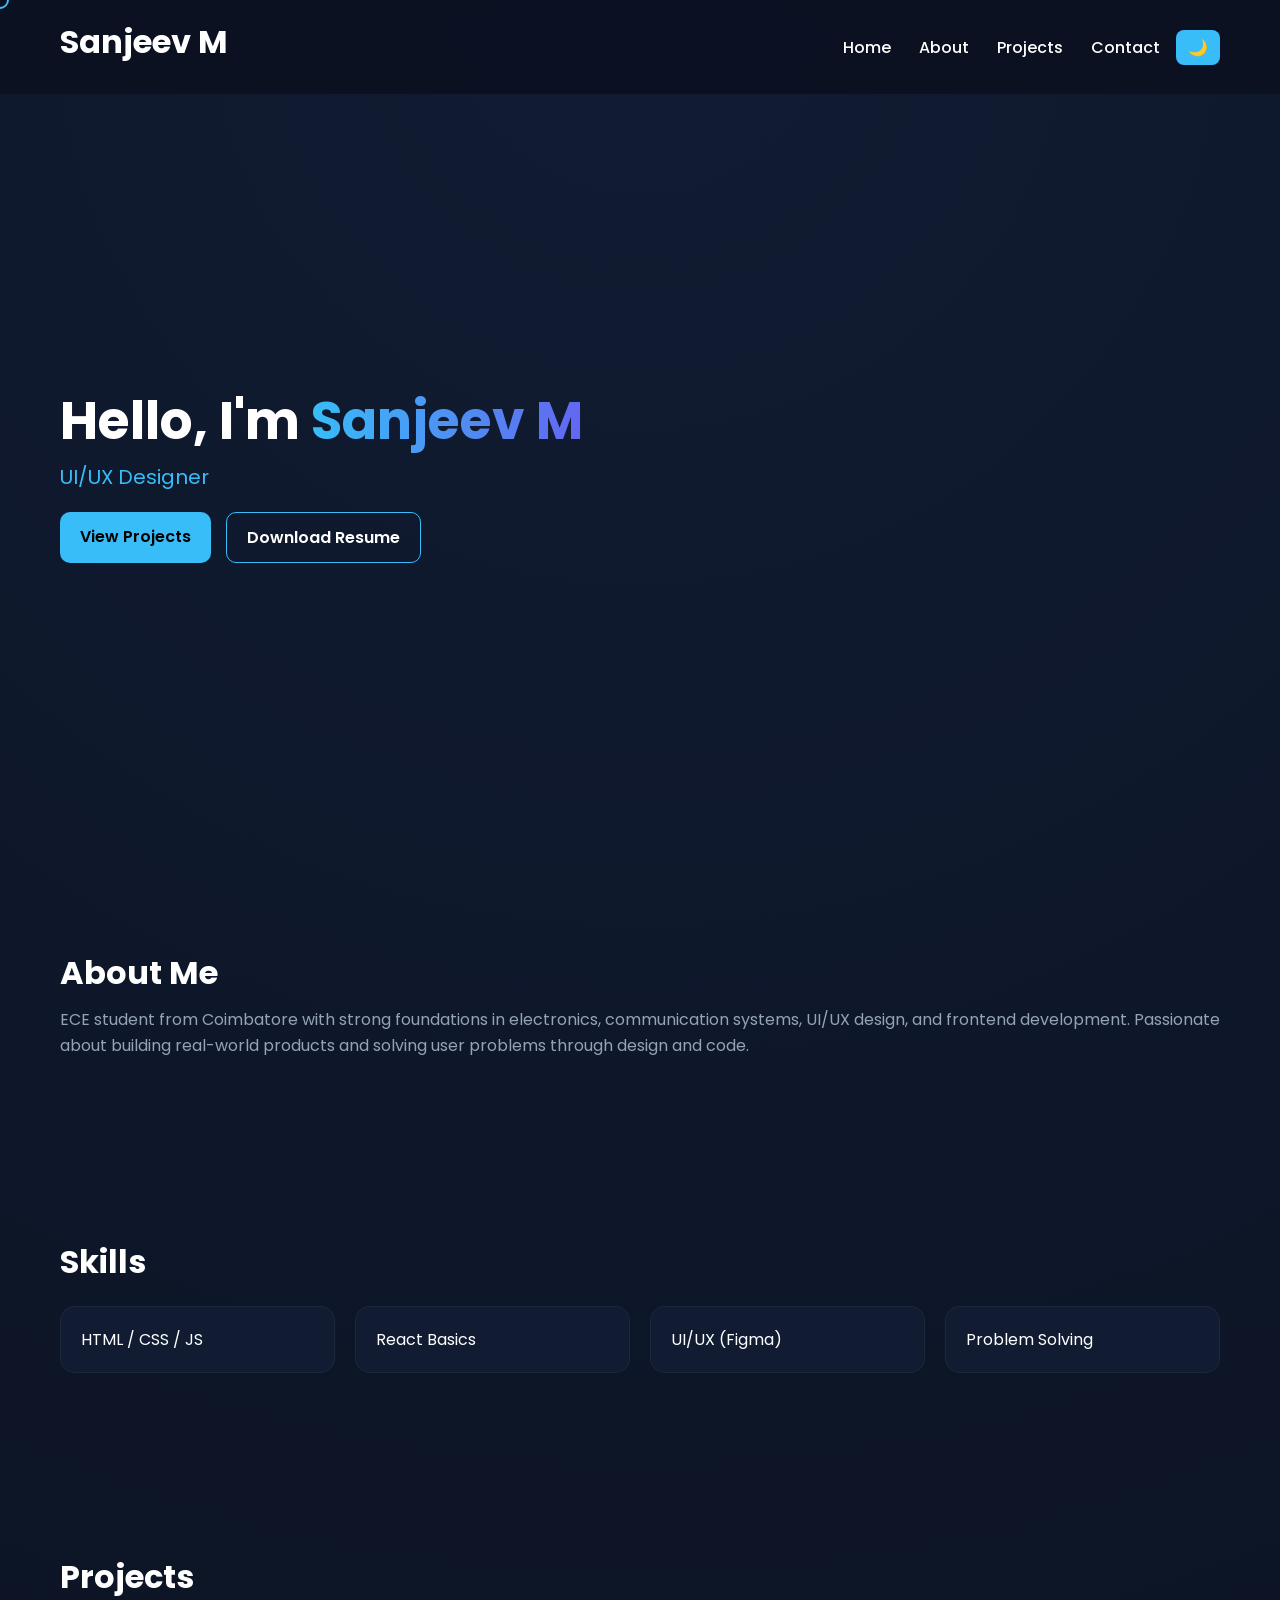
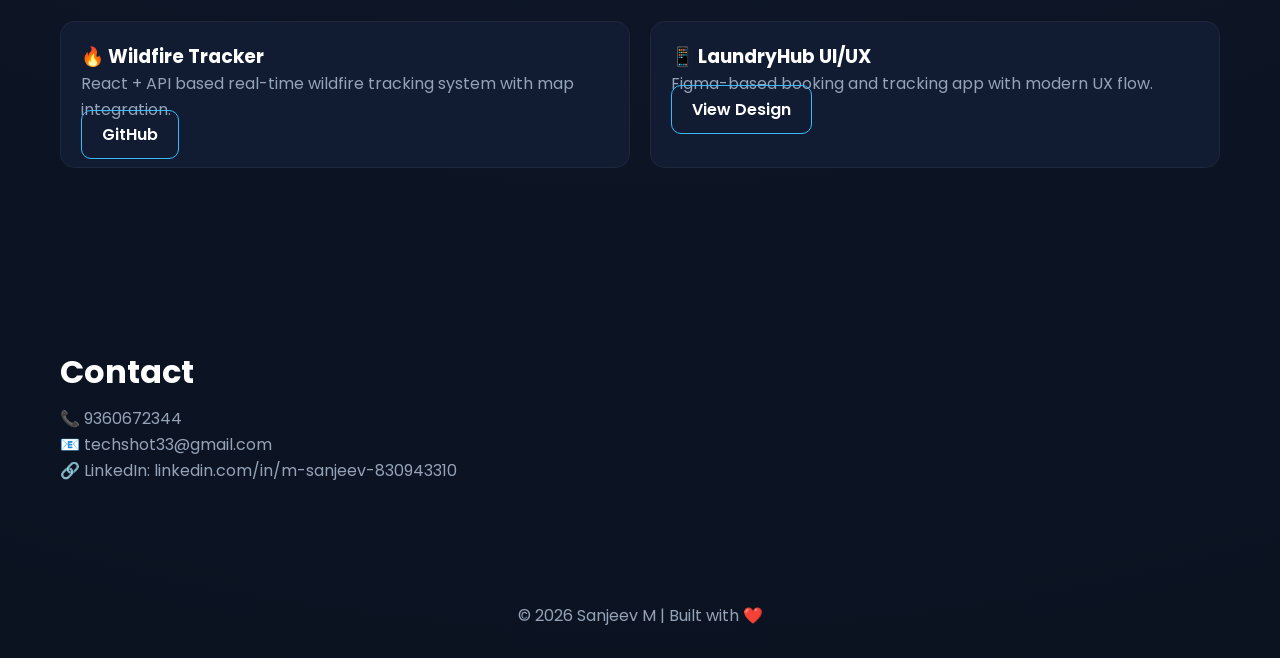
==== index.html @ 5b8e16fe "Update index.html" ====
<!DOCTYPE html>
<html lang="en">
<head>
  <meta charset="UTF-8" />
  <meta name="viewport" content="width=device-width, initial-scale=1.0" />
  <title>Sanjeev M | Portfolio</title>

  <!-- AOS -->
  <link href="https://unpkg.com/aos@2.3.4/dist/aos.css" rel="stylesheet" />
  <link href="https://fonts.googleapis.com/css2?family=Poppins:wght@300;400;600;700&display=swap" rel="stylesheet" />

  <style>
    :root{
      --bg:#0b1220;
      --card:#111c33;
      --text:#ffffff;
      --muted:#94a3b8;
      --accent:#38bdf8;
      --accent2:#6366f1;
    }

    body.light{
      --bg:#f1f5f9;
      --card:#ffffff;
      --text:#0f172a;
      --muted:#475569;
    }

    *{margin:0;padding:0;box-sizing:border-box;font-family:Poppins,sans-serif;}

    body{
      background: radial-gradient(circle at top, #111c33, var(--bg));
      color:var(--text);
      overflow-x:hidden;
      cursor:none;
    }

    /* Cursor */
    .cursor{
      width:18px;
      height:18px;
      border:2px solid var(--accent);
      border-radius:50%;
      position:fixed;
      transform:translate(-50%,-50%);
      pointer-events:none;
      z-index:9999;
      transition:0.08s;
    }

    header{
      display:flex;
      justify-content:space-between;
      align-items:center;
      padding:18px 60px;
      position:sticky;
      top:0;
      background:rgba(10,15,30,0.8);
      backdrop-filter:blur(10px);
      z-index:1000;
    }

    nav a{
      margin:0 12px;
      color:var(--text);
      text-decoration:none;
      font-weight:500;
      position:relative;
    }

    nav a::after{
      content:'';
      position:absolute;
      left:0;bottom:-5px;
      width:0%;height:2px;
      background:var(--accent);
      transition:0.3s;
    }

    nav a:hover::after{width:100%;}

    .toggle{
      padding:6px 12px;
      background:var(--accent);
      border-radius:8px;
      cursor:pointer;
      color:black;
      font-weight:600;
    }

    section{padding:90px 60px;}

    /* HERO */
    .hero{
      min-height:85vh;
      display:flex;
      align-items:center;
      justify-content:space-between;
    }

    .hero h1{
      font-size:52px;
      line-height:1.2;
    }

    .hero span{
      background:linear-gradient(90deg,var(--accent),var(--accent2));
      -webkit-background-clip:text;
      -webkit-text-fill-color:transparent;
    }

    .typing{
      margin-top:10px;
      color:var(--accent);
      font-size:20px;
      height:30px;
    }

    .btn-group{
      margin-top:20px;
      display:flex;
      gap:15px;
      flex-wrap:wrap;
    }

    .btn{
      padding:12px 20px;
      border-radius:10px;
      text-decoration:none;
      font-weight:600;
      transition:0.3s;
    }

    .btn-primary{
      background:var(--accent);
      color:#000;
    }

    .btn-outline{
      border:1px solid var(--accent);
      color:var(--text);
    }

    .btn:hover{transform:scale(1.05);}

    /* CARDS */
    .grid{
      display:grid;
      grid-template-columns:repeat(auto-fit,minmax(250px,1fr));
      gap:20px;
      margin-top:20px;
    }

    .card{
      background:var(--card);
      padding:20px;
      border-radius:15px;
      transition:0.3s;
      border:1px solid rgba(255,255,255,0.05);
    }

    .card:hover{
      transform:translateY(-10px);
      border-color:var(--accent);
    }

    h2{font-size:32px;margin-bottom:10px;}
    p{color:var(--muted);line-height:1.6;}

    footer{
      text-align:center;
      padding:30px;
      color:var(--muted);
    }
  </style>
</head>

<body>

<div class="cursor"></div>

<header>
  <h2>Sanjeev M</h2>
  <nav>
    <a href="#home">Home</a>
    <a href="#about">About</a>
    <a href="#projects">Projects</a>
    <a href="#contact">Contact</a>
    <span class="toggle" onclick="toggleMode()">🌙</span>
  </nav>
</header>

<!-- HERO -->
<section id="home" class="hero" data-aos="fade-up">
  <div>
    <h1>Hello, I'm <span>Sanjeev M</span></h1>
    <div class="typing"></div>

    <div class="btn-group">
      <a href="#projects" class="btn btn-primary">View Projects</a>
      <a href="resume.pdf" class="btn btn-outline" download>Download Resume</a>
    </div>
  </div>
</section>

<!-- ABOUT -->
<section id="about" data-aos="fade-up">
  <h2>About Me</h2>
  <p>
    ECE student from Coimbatore with strong foundations in electronics, communication systems,
    UI/UX design, and frontend development. Passionate about building real-world products and
    solving user problems through design and code.
  </p>
</section>

<!-- SKILLS -->
<section data-aos="fade-up">
  <h2>Skills</h2>
  <div class="grid">
    <div class="card">HTML / CSS / JS</div>
    <div class="card">React Basics</div>
    <div class="card">UI/UX (Figma)</div>
    <div class="card">Problem Solving</div>
  </div>
</section>

<!-- PROJECTS -->
<section id="projects" data-aos="fade-up">
  <h2>Projects</h2>
  <div class="grid">

    <div class="card">
      <h3>🔥 Wildfire Tracker</h3>
      <p>React + API based real-time wildfire tracking system with map integration.</p>
      <a href="#" class="btn btn-outline">GitHub</a>
    </div>

    <div class="card">
      <h3>📱 LaundryHub UI/UX</h3>
      <p>Figma-based booking and tracking app with modern UX flow.</p>
      <a href="#" class="btn btn-outline">View Design</a>
    </div>

  </div>
</section>

<!-- CONTACT -->
<section id="contact" data-aos="fade-up">
  <h2>Contact</h2>
  <p>📞 9360672344</p>
  <p>📧 techshot33@gmail.com</p>
  <p>🔗 LinkedIn: linkedin.com/in/m-sanjeev-830943310</p>
</section>

<footer>
  © 2026 Sanjeev M | Built with ❤️
</footer>

<!-- SCRIPTS -->
<script src="https://unpkg.com/aos@2.3.4/dist/aos.js"></script>
<script>
AOS.init({duration:1000,once:true});

// Cursor
const cursor=document.querySelector('.cursor');
document.addEventListener('mousemove',e=>{
  cursor.style.left=e.clientX+'px';
  cursor.style.top=e.clientY+'px';
});

// Typing effect
const roles=["UI/UX Designer","Frontend Developer","ECE Student"];
let i=0,j=0,isDeleting=false;
const typingEl=document.querySelector('.typing');

function type(){
  let text=roles[i];
  typingEl.textContent=text.substring(0,j);

  if(!isDeleting){
    j++;
    if(j>text.length){isDeleting=true;setTimeout(type,1000);return;}
  }else{
    j--;
    if(j===0){isDeleting=false;i=(i+1)%roles.length;}
  }
  setTimeout(type,isDeleting?60:100);
}
type();

// Dark mode
function toggleMode(){document.body.classList.toggle('light');}
</script>

</body>
</html>
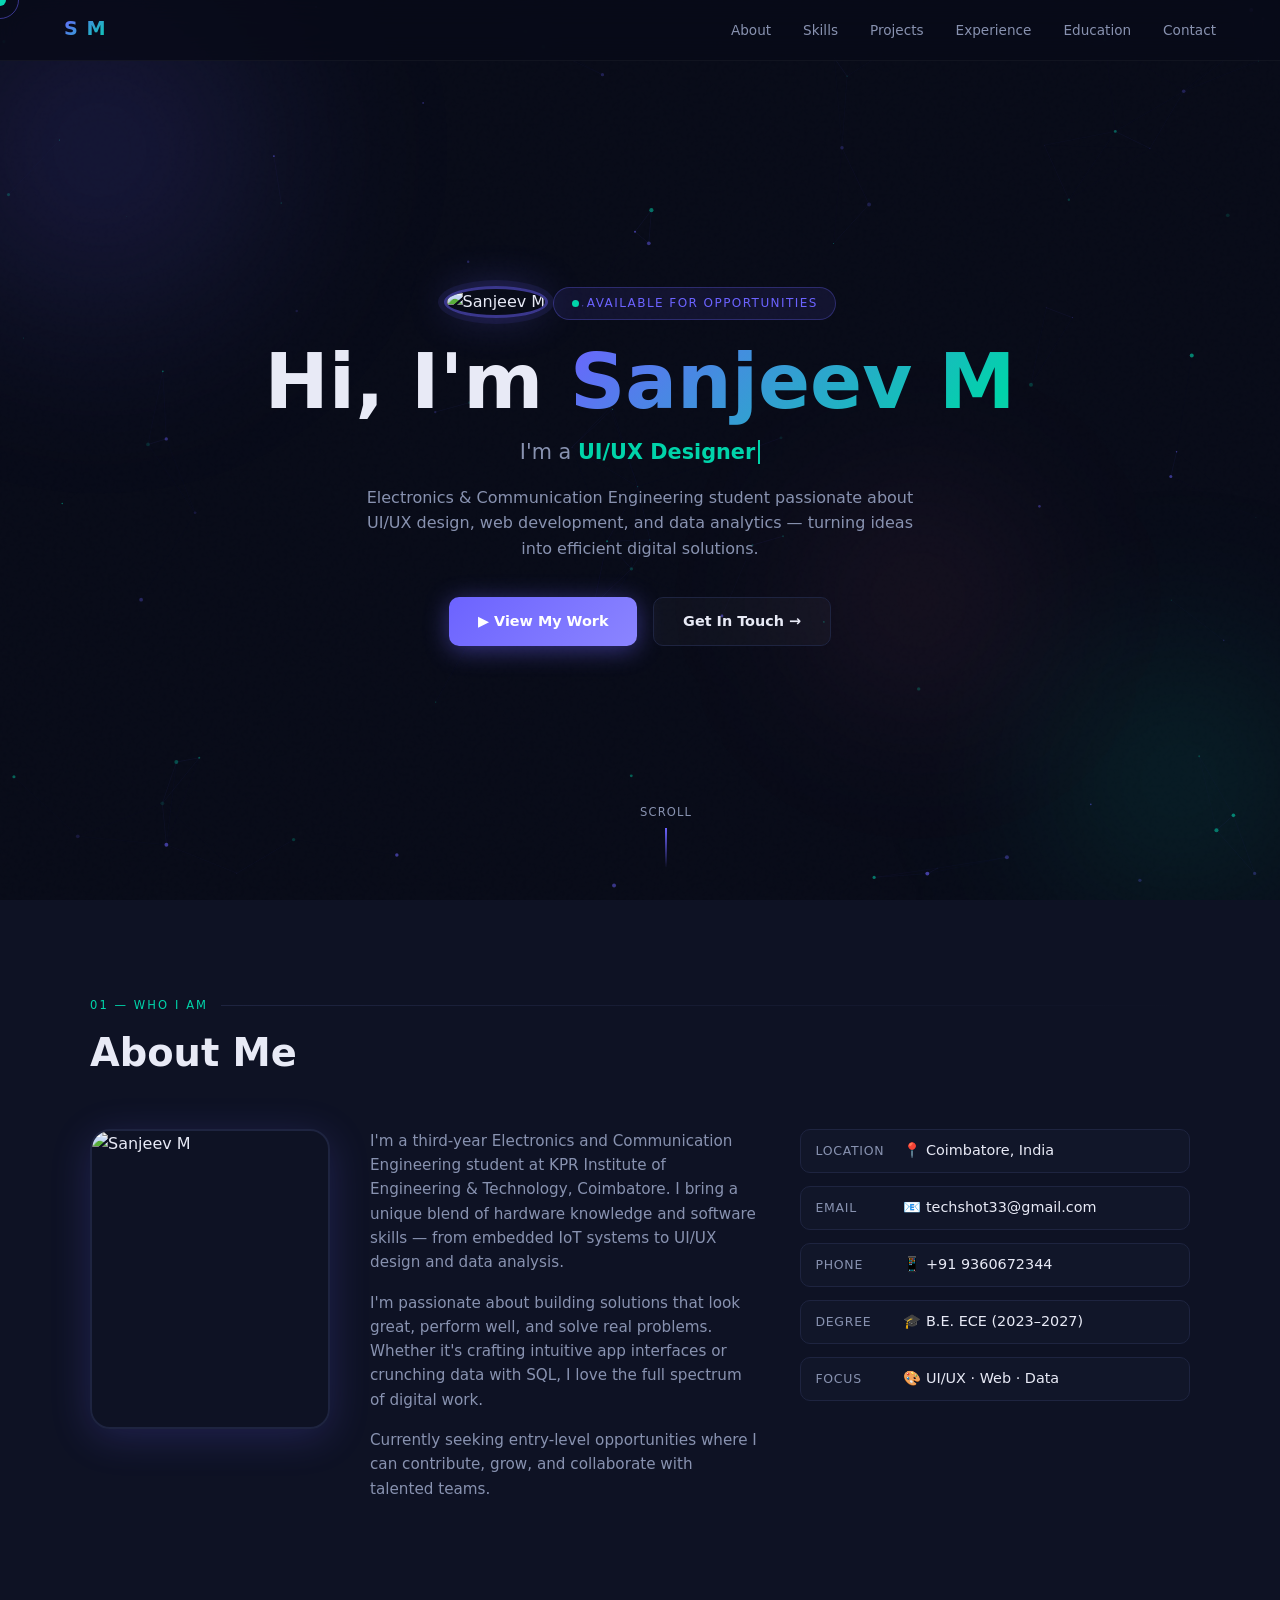
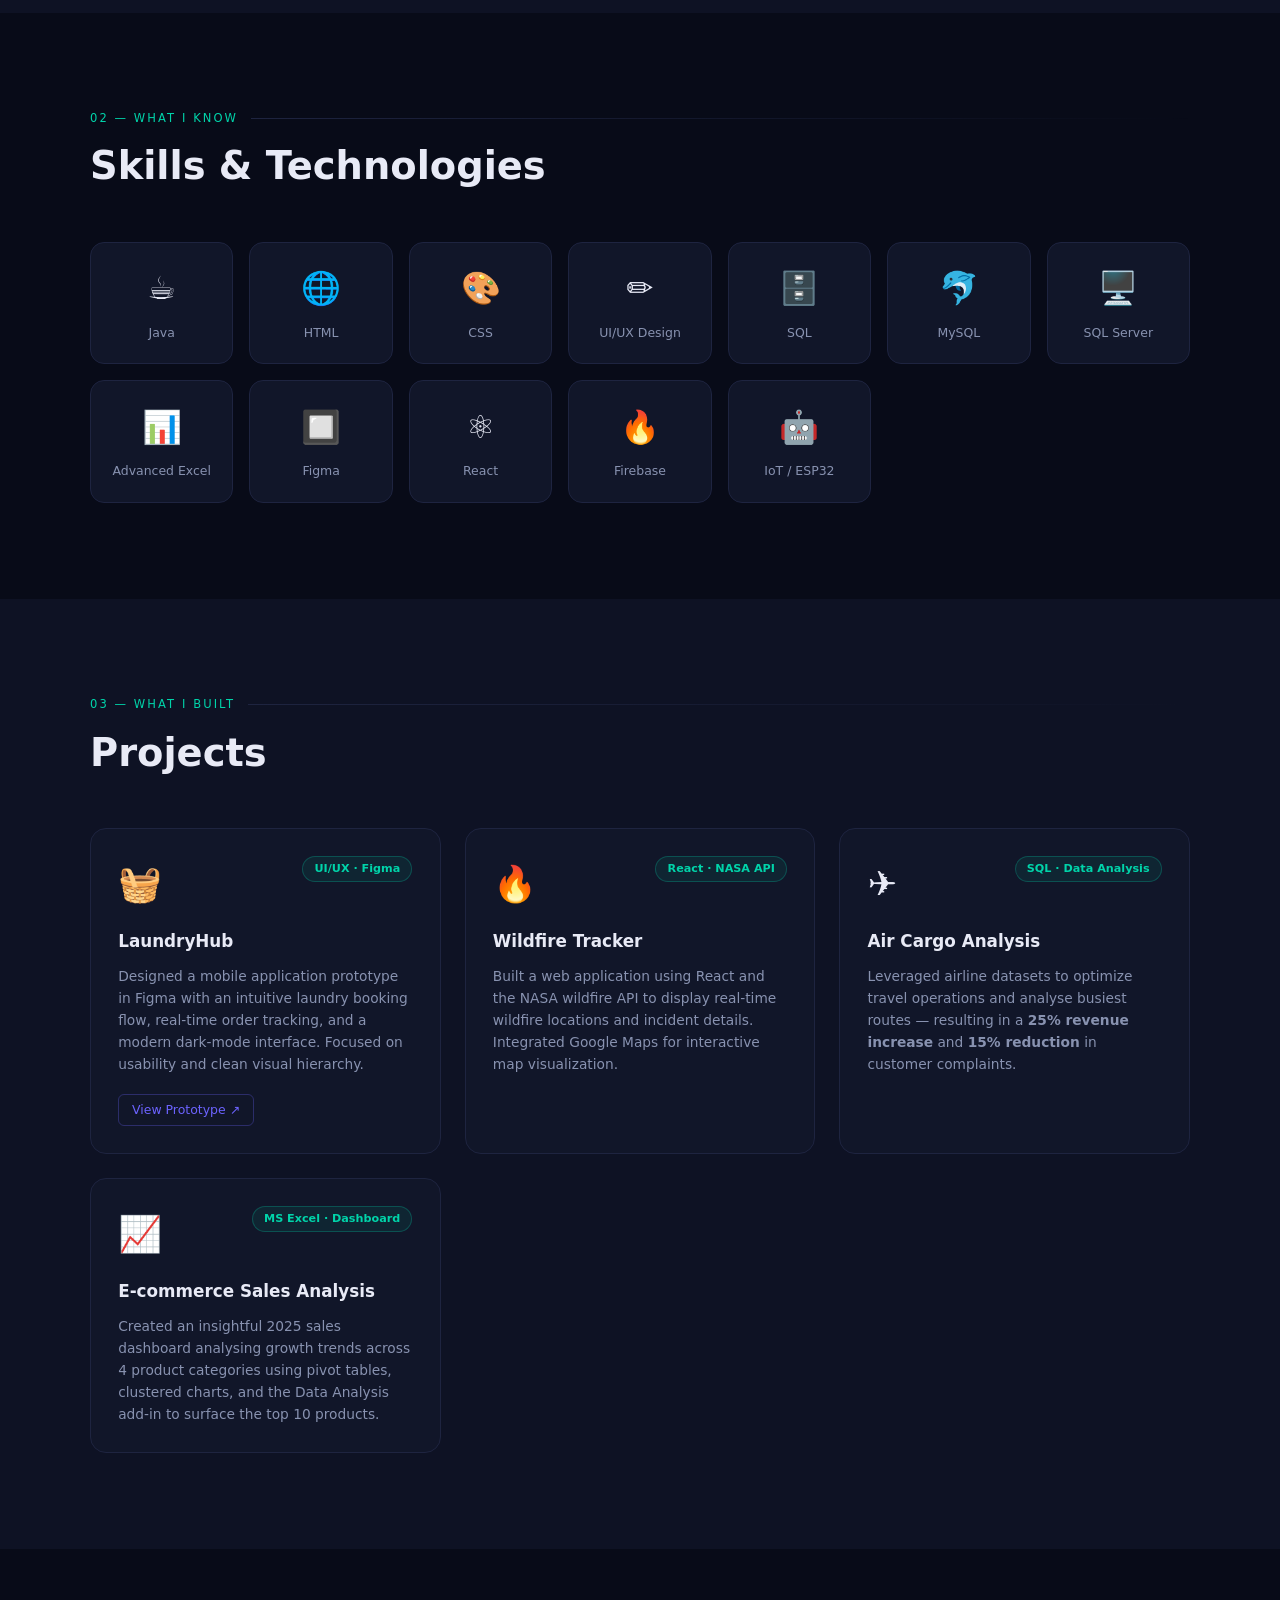
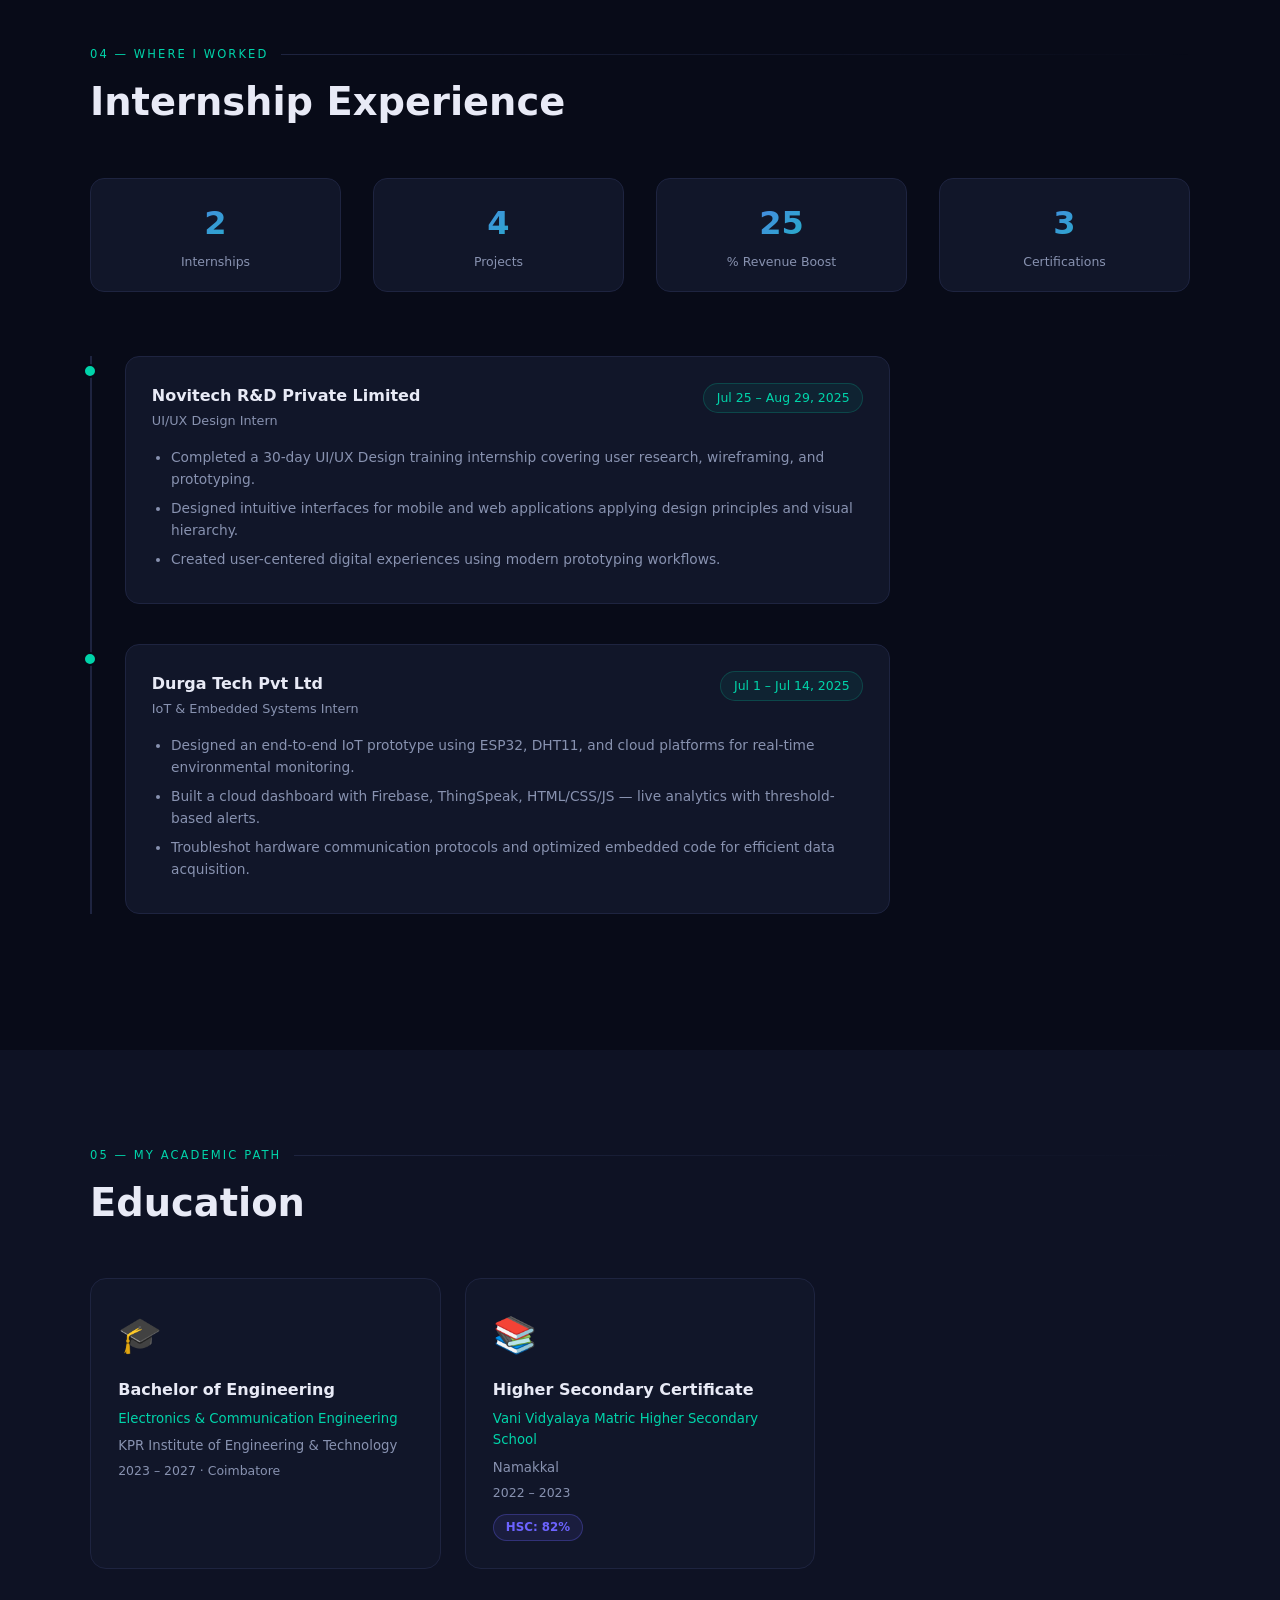
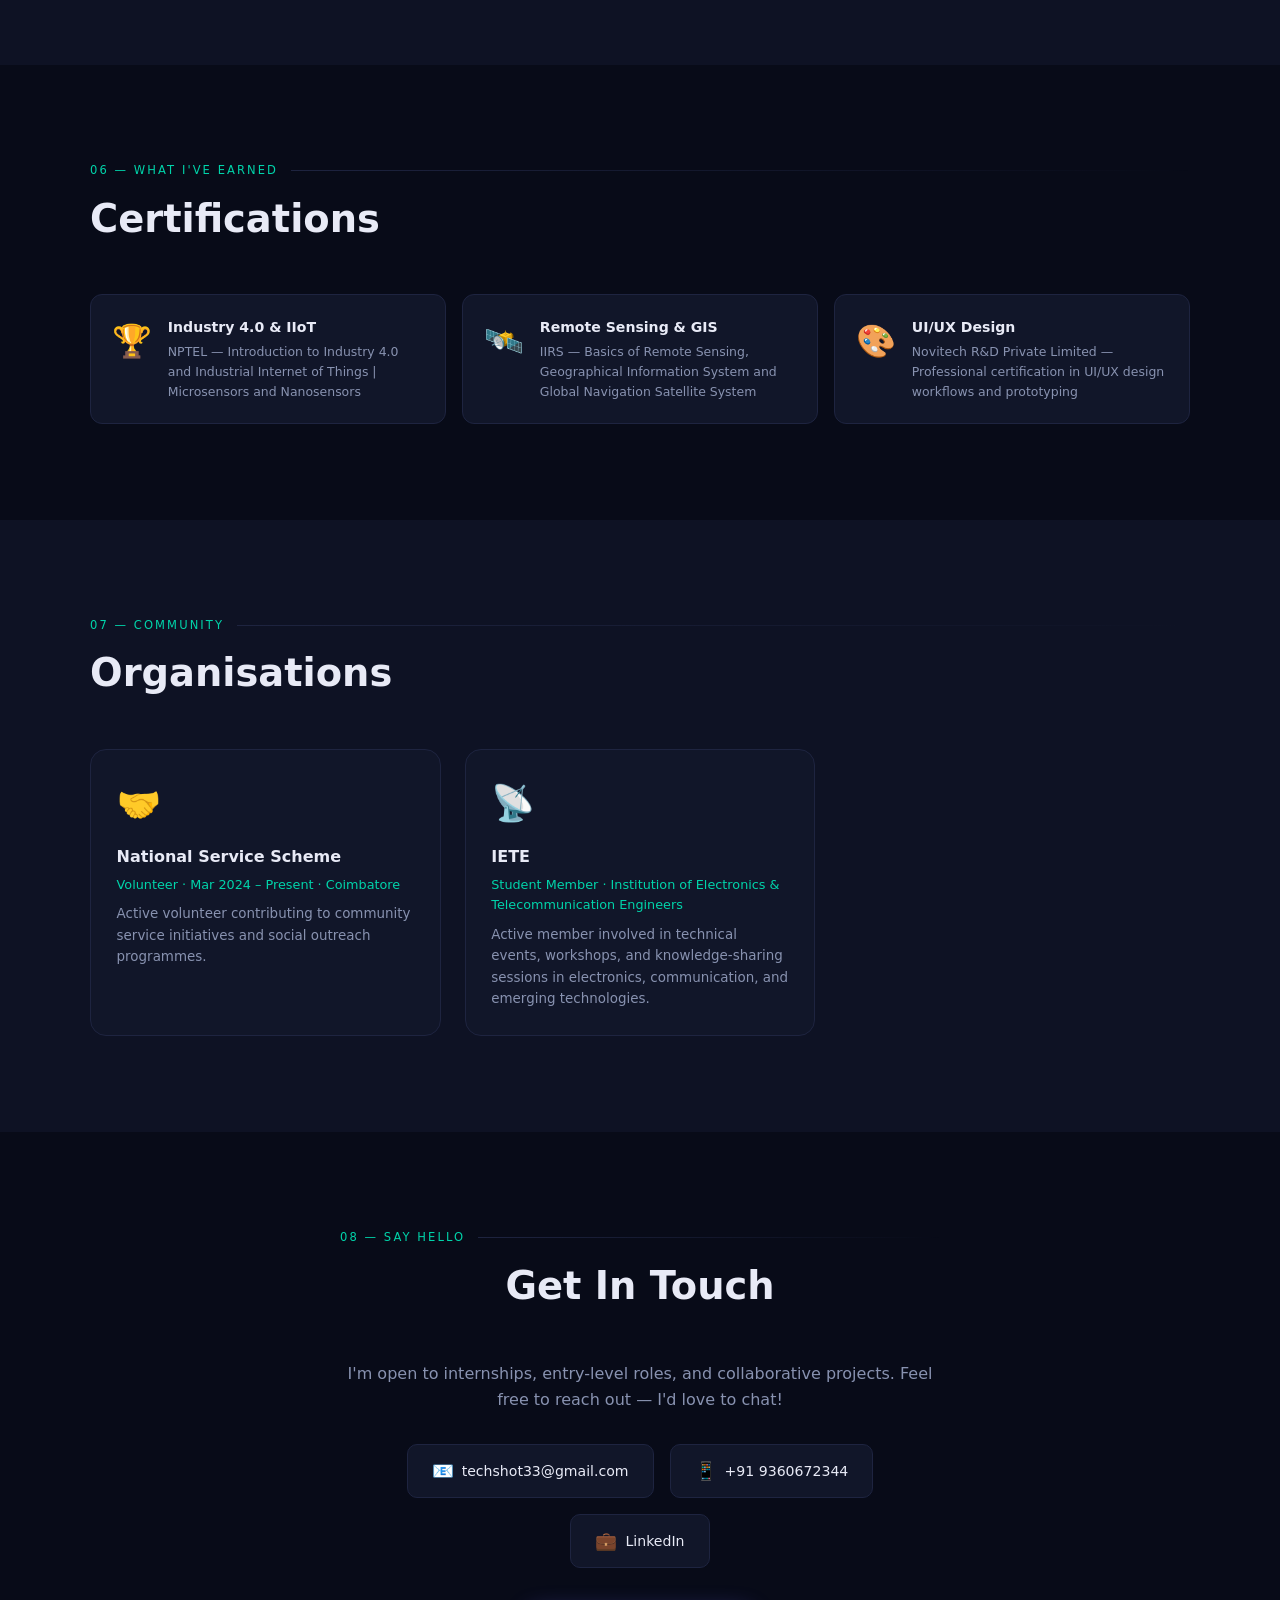
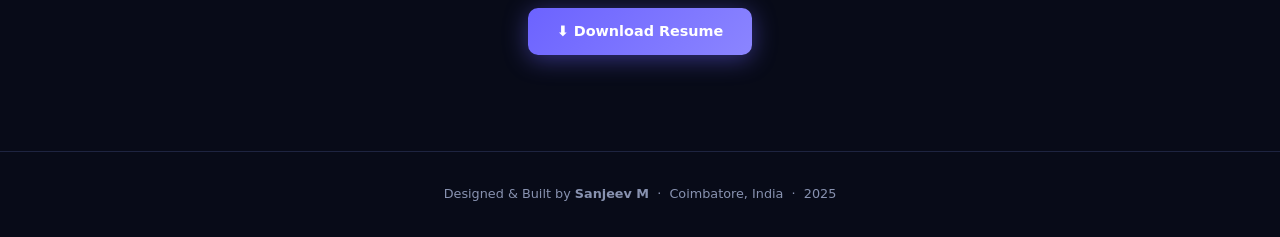
==== commit 3e61484b: "Add files via upload" ====
--- a/index.html
+++ b/index.html
@@ -1,296 +1,595 @@
 <!DOCTYPE html>
 <html lang="en">
 <head>
-  <meta charset="UTF-8" />
-  <meta name="viewport" content="width=device-width, initial-scale=1.0" />
-  <title>Sanjeev M | Portfolio</title>
-
-  <!-- AOS -->
-  <link href="https://unpkg.com/aos@2.3.4/dist/aos.css" rel="stylesheet" />
-  <link href="https://fonts.googleapis.com/css2?family=Poppins:wght@300;400;600;700&display=swap" rel="stylesheet" />
-
-  <style>
-    :root{
-      --bg:#0b1220;
-      --card:#111c33;
-      --text:#ffffff;
-      --muted:#94a3b8;
-      --accent:#38bdf8;
-      --accent2:#6366f1;
+<meta charset="UTF-8"/>
+<meta name="viewport" content="width=device-width,initial-scale=1.0"/>
+<title>Sanjeev M — Portfolio</title>
+<style>
+:root{
+  --bg:#080b18;--surface:#0e1224;--card:#111629;
+  --accent:#6c63ff;--accent2:#00d4aa;--accent3:#ff6b9d;
+  --text:#e8eaf6;--muted:#8892b0;--border:#1e2440;
+}
+*{margin:0;padding:0;box-sizing:border-box;}
+html{scroll-behavior:smooth;}
+body{font-family:'Segoe UI',system-ui,sans-serif;background:var(--bg);color:var(--text);line-height:1.6;overflow-x:hidden;cursor:none;}
+
+/* ── CUSTOM CURSOR ── */
+#cursor{position:fixed;width:12px;height:12px;background:var(--accent2);border-radius:50%;pointer-events:none;z-index:9999;transform:translate(-50%,-50%);transition:transform .1s,width .3s,height .3s,background .3s;mix-blend-mode:screen;}
+#cursor-ring{position:fixed;width:38px;height:38px;border:1.5px solid rgba(108,99,255,.5);border-radius:50%;pointer-events:none;z-index:9998;transform:translate(-50%,-50%);transition:transform .08s,width .3s,height .3s,opacity .3s;}
+body:hover #cursor{opacity:1;}
+
+/* ── NOISE OVERLAY ── */
+body::before{content:'';position:fixed;inset:0;background-image:url("data:image/svg+xml,%3Csvg viewBox='0 0 256 256' xmlns='http://www.w3.org/2000/svg'%3E%3Cfilter id='n'%3E%3CfeTurbulence type='fractalNoise' baseFrequency='.9' numOctaves='4' stitchTiles='stitch'/%3E%3C/filter%3E%3Crect width='100%25' height='100%25' filter='url(%23n)' opacity='.04'/%3E%3C/svg%3E");pointer-events:none;z-index:0;opacity:.4;}
+
+/* ── NAV ── */
+nav{position:fixed;top:0;left:0;right:0;z-index:200;display:flex;align-items:center;justify-content:space-between;padding:.9rem 5%;background:rgba(8,11,24,.8);backdrop-filter:blur(16px);border-bottom:1px solid rgba(255,255,255,.04);}
+nav .logo{font-size:1.2rem;font-weight:800;background:linear-gradient(135deg,var(--accent),var(--accent2));-webkit-background-clip:text;-webkit-text-fill-color:transparent;letter-spacing:.05em;}
+nav ul{list-style:none;display:flex;gap:2rem;}
+nav ul li{position:relative;}
+nav ul a{color:var(--muted);text-decoration:none;font-size:.85rem;transition:color .25s;padding:.2rem 0;}
+nav ul a::after{content:'';position:absolute;bottom:-2px;left:0;width:0;height:1.5px;background:linear-gradient(90deg,var(--accent),var(--accent2));transition:width .3s ease;border-radius:2px;}
+nav ul a:hover{color:var(--text);}
+nav ul a:hover::after{width:100%;}
+
+/* ── HERO ── */
+#hero{position:relative;min-height:100vh;display:flex;align-items:center;justify-content:center;text-align:center;padding:6rem 5% 4rem;overflow:hidden;}
+#particles-canvas{position:absolute;inset:0;z-index:0;}
+.hero-blob{position:absolute;border-radius:50%;filter:blur(80px);animation:blobFloat 8s ease-in-out infinite;pointer-events:none;}
+.blob1{width:500px;height:500px;background:radial-gradient(circle,rgba(108,99,255,.2),transparent 70%);top:-100px;left:-150px;animation-delay:0s;}
+.blob2{width:400px;height:400px;background:radial-gradient(circle,rgba(0,212,170,.15),transparent 70%);bottom:-80px;right:-100px;animation-delay:-4s;}
+.blob3{width:300px;height:300px;background:radial-gradient(circle,rgba(255,107,157,.12),transparent 70%);top:50%;left:60%;animation-delay:-2s;}
+@keyframes blobFloat{0%,100%{transform:translate(0,0) scale(1);}33%{transform:translate(30px,-20px) scale(1.05);}66%{transform:translate(-20px,15px) scale(.95);}  }
+.hero-content{position:relative;z-index:1;}
+.hero-tag{display:inline-flex;align-items:center;gap:.5rem;background:rgba(108,99,255,.1);border:1px solid rgba(108,99,255,.3);color:var(--accent);padding:.35rem 1.1rem;border-radius:20px;font-size:.75rem;letter-spacing:.12em;text-transform:uppercase;margin-bottom:1.4rem;animation:fadeDown .8s ease both;}
+.hero-tag .dot{width:7px;height:7px;border-radius:50%;background:var(--accent2);animation:pulse 2s infinite;}
+@keyframes pulse{0%,100%{opacity:1;transform:scale(1);}50%{opacity:.5;transform:scale(1.4);}}
+#hero h1{font-size:clamp(2.6rem,6vw,5rem);font-weight:900;line-height:1.05;margin-bottom:.8rem;animation:fadeUp .9s .2s ease both;}
+.grad-text{background:linear-gradient(135deg,var(--accent),var(--accent2) 50%,var(--accent3));-webkit-background-clip:text;-webkit-text-fill-color:transparent;background-size:200%;animation:shimmer 4s linear infinite;}
+@keyframes shimmer{0%{background-position:0% 50%;}100%{background-position:200% 50%;}}
+.typewriter-wrap{font-size:clamp(1rem,2vw,1.3rem);color:var(--muted);margin-bottom:1rem;animation:fadeUp .9s .35s ease both;min-height:2rem;}
+#typewriter{border-right:2px solid var(--accent2);padding-right:3px;color:var(--accent2);font-weight:600;}
+#hero p{max-width:580px;margin:0 auto 2.2rem;color:var(--muted);font-size:1rem;animation:fadeUp .9s .5s ease both;}
+.hero-btns{display:flex;gap:1rem;justify-content:center;flex-wrap:wrap;animation:fadeUp .9s .65s ease both;}
+.btn{padding:.75rem 1.8rem;border-radius:10px;font-weight:600;font-size:.9rem;cursor:none;text-decoration:none;transition:transform .2s,box-shadow .2s;display:inline-flex;align-items:center;gap:.5rem;}
+.btn:hover{transform:translateY(-3px);}
+.btn-primary{background:linear-gradient(135deg,var(--accent),#8b85ff);color:#fff;box-shadow:0 4px 24px rgba(108,99,255,.45);}
+.btn-primary:hover{box-shadow:0 8px 32px rgba(108,99,255,.6);}
+.btn-outline{border:1px solid var(--border);color:var(--text);background:rgba(255,255,255,.03);}
+.btn-outline:hover{border-color:var(--accent2);color:var(--accent2);}
+.scroll-hint{position:absolute;bottom:2rem;left:50%;transform:translateX(-50%);display:flex;flex-direction:column;align-items:center;gap:.4rem;color:var(--muted);font-size:.72rem;letter-spacing:.1em;animation:fadeUp 1s 1.2s ease both;}
+.scroll-line{width:1.5px;height:40px;background:linear-gradient(to bottom,var(--accent),transparent);animation:scrollDrop 1.5s ease-in-out infinite;}
+@keyframes scrollDrop{0%{transform:scaleY(0);transform-origin:top;}50%{transform:scaleY(1);transform-origin:top;}51%{transform:scaleY(1);transform-origin:bottom;}100%{transform:scaleY(0);transform-origin:bottom;}}
+
+/* ── FADE ANIMS ── */
+@keyframes fadeUp{from{opacity:0;transform:translateY(30px);}to{opacity:1;transform:none;}}
+@keyframes fadeDown{from{opacity:0;transform:translateY(-20px);}to{opacity:1;transform:none;}}
+
+/* ── SECTIONS ── */
+section{padding:6rem 5%;position:relative;}
+.section-label{display:flex;align-items:center;gap:.8rem;color:var(--accent2);font-size:.72rem;letter-spacing:.18em;text-transform:uppercase;margin-bottom:.5rem;}
+.section-label::after{content:'';flex:1;height:1px;background:linear-gradient(90deg,var(--border),transparent);}
+h2.section-title{font-size:clamp(1.7rem,3vw,2.4rem);font-weight:800;margin-bottom:2.8rem;}
+
+/* ── STAGGER REVEAL ── */
+.stagger-parent>*{opacity:0;transform:translateY(28px);transition:opacity .55s ease,transform .55s ease;}
+.stagger-parent.in-view>*{opacity:1;transform:none;}
+.stagger-parent.in-view>*:nth-child(1){transition-delay:.05s;}
+.stagger-parent.in-view>*:nth-child(2){transition-delay:.13s;}
+.stagger-parent.in-view>*:nth-child(3){transition-delay:.21s;}
+.stagger-parent.in-view>*:nth-child(4){transition-delay:.29s;}
+.stagger-parent.in-view>*:nth-child(5){transition-delay:.37s;}
+.stagger-parent.in-view>*:nth-child(6){transition-delay:.45s;}
+.stagger-parent.in-view>*:nth-child(7){transition-delay:.53s;}
+.stagger-parent.in-view>*:nth-child(8){transition-delay:.61s;}
+.stagger-parent.in-view>*:nth-child(9){transition-delay:.69s;}
+.stagger-parent.in-view>*:nth-child(10){transition-delay:.77s;}
+.stagger-parent.in-view>*:nth-child(11){transition-delay:.85s;}
+.stagger-parent.in-view>*:nth-child(12){transition-delay:.93s;}
+.reveal{opacity:0;transform:translateY(30px);transition:opacity .6s ease,transform .6s ease;}
+.reveal.in-view{opacity:1;transform:none;}
+
+/* ── PROFILE IMAGE ── */
+.hero-avatar{width:130px;height:130px;border-radius:50%;object-fit:cover;object-position:center 8%;border:3px solid rgba(108,99,255,.5);box-shadow:0 0 0 6px rgba(108,99,255,.1),0 0 40px rgba(108,99,255,.25);margin-bottom:1.4rem;animation:fadeDown .8s ease both,avatarPulse 4s 2s ease-in-out infinite;}
+@keyframes avatarPulse{0%,100%{box-shadow:0 0 0 6px rgba(108,99,255,.1),0 0 40px rgba(108,99,255,.25);}50%{box-shadow:0 0 0 10px rgba(108,99,255,.06),0 0 60px rgba(108,99,255,.4);}}
+.about-photo{display:flex;align-items:center;justify-content:center;}
+.about-photo img{width:240px;height:300px;border-radius:20px;object-fit:cover;object-position:center 10%;border:2px solid var(--border);box-shadow:0 8px 40px rgba(108,99,255,.2);transition:transform .4s,box-shadow .4s;}
+.about-photo img:hover{transform:scale(1.03) rotate(1deg);box-shadow:0 16px 56px rgba(108,99,255,.35);}
+
+/* ── ABOUT ── */
+#about{background:var(--surface);}
+.about-grid{display:grid;grid-template-columns:auto 1fr 1fr;gap:2.5rem;align-items:start;max-width:1100px;margin:0 auto;}
+.about-text p{color:var(--muted);margin-bottom:1rem;font-size:.95rem;}
+.about-info{display:flex;flex-direction:column;gap:.8rem;}
+.info-row{display:flex;gap:1rem;align-items:center;padding:.6rem .9rem;border-radius:10px;border:1px solid var(--border);background:var(--card);transition:border-color .25s,transform .25s;}
+.info-row:hover{border-color:var(--accent2);transform:translateX(6px);}
+.info-row .label{color:var(--muted);font-size:.78rem;min-width:72px;text-transform:uppercase;letter-spacing:.06em;}
+.info-row .value{color:var(--text);font-size:.9rem;}
+
+/* ── SKILLS ── */
+.skills-grid{display:grid;grid-template-columns:repeat(auto-fill,minmax(130px,1fr));gap:1rem;max-width:1100px;margin:0 auto;}
+.skill-card{background:var(--card);border:1px solid var(--border);border-radius:14px;padding:1.3rem 1rem;text-align:center;position:relative;overflow:hidden;transition:transform .3s,border-color .3s,box-shadow .3s;}
+.skill-card::before{content:'';position:absolute;inset:0;background:linear-gradient(135deg,rgba(108,99,255,.08),rgba(0,212,170,.06));opacity:0;transition:opacity .3s;}
+.skill-card:hover{border-color:var(--accent);transform:translateY(-6px) scale(1.04);box-shadow:0 12px 30px rgba(108,99,255,.18);}
+.skill-card:hover::before{opacity:1;}
+.skill-icon{font-size:2rem;margin-bottom:.5rem;display:block;}
+.skill-name{font-size:.78rem;color:var(--muted);font-weight:500;}
+
+/* ── PROJECTS ── */
+#projects{background:var(--surface);}
+.projects-grid{display:grid;grid-template-columns:repeat(auto-fill,minmax(290px,1fr));gap:1.5rem;max-width:1100px;margin:0 auto;}
+.project-card{background:var(--card);border:1px solid var(--border);border-radius:16px;padding:1.7rem;display:flex;flex-direction:column;position:relative;overflow:hidden;transform-style:preserve-3d;transition:border-color .3s,box-shadow .3s;}
+.project-card::after{content:'';position:absolute;inset:0;background:linear-gradient(135deg,rgba(108,99,255,.06),transparent 60%);opacity:0;transition:opacity .3s;pointer-events:none;}
+.project-card:hover{border-color:rgba(108,99,255,.6);box-shadow:0 16px 48px rgba(108,99,255,.18);}
+.project-card:hover::after{opacity:1;}
+.project-glow{position:absolute;width:180px;height:180px;border-radius:50%;background:radial-gradient(circle,rgba(108,99,255,.25),transparent 70%);pointer-events:none;transform:translate(-50%,-50%);opacity:0;transition:opacity .3s;z-index:0;}
+.project-card:hover .project-glow{opacity:1;}
+.project-header{display:flex;justify-content:space-between;align-items:flex-start;margin-bottom:1rem;position:relative;z-index:1;}
+.project-icon{font-size:2.2rem;}
+.project-tag{background:rgba(0,212,170,.08);border:1px solid rgba(0,212,170,.25);color:var(--accent2);padding:.2rem .7rem;border-radius:20px;font-size:.7rem;font-weight:600;}
+.project-card h3{font-size:1.05rem;margin-bottom:.6rem;position:relative;z-index:1;}
+.project-card p{color:var(--muted);font-size:.86rem;flex:1;position:relative;z-index:1;}
+.project-links{margin-top:1.2rem;display:flex;gap:.6rem;position:relative;z-index:1;}
+.project-links a{font-size:.78rem;color:var(--accent);text-decoration:none;border:1px solid rgba(108,99,255,.3);padding:.3rem .8rem;border-radius:6px;transition:background .2s,color .2s;}
+.project-links a:hover{background:rgba(108,99,255,.15);color:#fff;}
+
+/* ── EXPERIENCE ── */
+.timeline{position:relative;padding-left:2.2rem;max-width:800px;}
+.timeline-track{position:absolute;left:0;top:0;bottom:0;width:2px;background:var(--border);overflow:hidden;}
+.timeline-fill{position:absolute;top:0;left:0;width:100%;background:linear-gradient(to bottom,var(--accent),var(--accent2));height:0%;transition:height .8s ease;}
+.timeline-item{position:relative;margin-bottom:2.5rem;}
+.timeline-dot{position:absolute;left:-2.65rem;top:.5rem;width:14px;height:14px;border-radius:50%;background:var(--accent2);border:2.5px solid var(--bg);box-shadow:0 0 0 0 rgba(0,212,170,.5);transition:box-shadow .3s;}
+.timeline-item:hover .timeline-dot{box-shadow:0 0 0 6px rgba(0,212,170,.15);}
+.exp-card{background:var(--card);border:1px solid var(--border);border-radius:14px;padding:1.6rem;transition:border-color .3s,transform .3s,box-shadow .3s;}
+.exp-card:hover{border-color:rgba(0,212,170,.4);transform:translateX(6px);box-shadow:-4px 0 20px rgba(0,212,170,.08);}
+.exp-header{display:flex;justify-content:space-between;flex-wrap:wrap;gap:.5rem;margin-bottom:.9rem;}
+.exp-company{font-weight:700;font-size:1rem;}
+.exp-role{color:var(--muted);font-size:.8rem;margin-top:.15rem;}
+.exp-date{color:var(--accent2);font-size:.78rem;background:rgba(0,212,170,.07);border:1px solid rgba(0,212,170,.2);padding:.25rem .8rem;border-radius:20px;white-space:nowrap;align-self:flex-start;}
+.exp-card ul{padding-left:1.2rem;}
+.exp-card ul li{color:var(--muted);font-size:.86rem;margin-bottom:.45rem;}
+
+/* ── EDUCATION ── */
+#education{background:var(--surface);}
+.edu-grid{display:grid;grid-template-columns:repeat(auto-fill,minmax(280px,1fr));gap:1.5rem;max-width:1100px;margin:0 auto;}
+.edu-card{background:var(--card);border:1px solid var(--border);border-radius:16px;padding:1.7rem;transition:border-color .3s,transform .3s,box-shadow .3s;position:relative;overflow:hidden;}
+.edu-card::before{content:'';position:absolute;top:0;left:0;right:0;height:2px;background:linear-gradient(90deg,var(--accent),var(--accent2));transform:scaleX(0);transform-origin:left;transition:transform .4s ease;}
+.edu-card:hover::before{transform:scaleX(1);}
+.edu-card:hover{border-color:rgba(108,99,255,.35);transform:translateY(-5px);box-shadow:0 12px 32px rgba(108,99,255,.12);}
+.edu-icon{font-size:2.2rem;margin-bottom:.9rem;}
+.edu-card h3{font-size:1rem;margin-bottom:.3rem;}
+.edu-card .school{color:var(--accent2);font-size:.83rem;margin-bottom:.4rem;}
+.edu-card .year{color:var(--muted);font-size:.78rem;}
+.edu-badge{display:inline-block;margin-top:.7rem;background:rgba(108,99,255,.1);border:1px solid rgba(108,99,255,.3);color:var(--accent);padding:.2rem .75rem;border-radius:20px;font-size:.74rem;font-weight:600;}
+
+/* ── CERTIFICATIONS ── */
+.certs-grid{display:grid;grid-template-columns:repeat(auto-fill,minmax(280px,1fr));gap:1rem;max-width:1100px;margin:0 auto;}
+.cert-card{background:var(--card);border:1px solid var(--border);border-radius:12px;padding:1.3rem;display:flex;gap:1rem;align-items:flex-start;transition:border-color .3s,transform .3s;}
+.cert-card:hover{border-color:var(--accent2);transform:translateY(-4px);}
+.cert-badge-icon{font-size:2rem;flex-shrink:0;}
+.cert-card h4{font-size:.88rem;margin-bottom:.25rem;}
+.cert-card p{color:var(--muted);font-size:.78rem;}
+
+/* ── ORGANISATIONS ── */
+#organisations{background:var(--surface);}
+.org-grid{display:grid;grid-template-columns:repeat(auto-fill,minmax(280px,1fr));gap:1.5rem;max-width:1100px;margin:0 auto;}
+.org-card{background:var(--card);border:1px solid var(--border);border-radius:16px;padding:1.6rem;transition:border-color .3s,transform .3s;position:relative;overflow:hidden;}
+.org-card:hover{border-color:rgba(108,99,255,.4);transform:translateY(-4px);}
+.org-icon{font-size:2.2rem;margin-bottom:.8rem;}
+.org-card h3{font-size:1rem;margin-bottom:.3rem;}
+.org-card .role{color:var(--accent2);font-size:.8rem;margin-bottom:.5rem;}
+.org-card p{color:var(--muted);font-size:.84rem;}
+
+/* ── STATS ── */
+.stats-row{display:flex;gap:2rem;flex-wrap:wrap;max-width:1100px;margin:0 auto 4rem;}
+.stat-box{flex:1;min-width:130px;background:var(--card);border:1px solid var(--border);border-radius:14px;padding:1.2rem;text-align:center;}
+.stat-box .stat-num{font-size:2rem;font-weight:900;background:linear-gradient(135deg,var(--accent),var(--accent2));-webkit-background-clip:text;-webkit-text-fill-color:transparent;}
+.stat-box .stat-label{color:var(--muted);font-size:.78rem;margin-top:.2rem;}
+
+/* ── CONTACT ── */
+#contact{text-align:center;}
+.contact-inner{max-width:600px;margin:0 auto;}
+#contact p{color:var(--muted);margin-bottom:2rem;}
+.contact-links{display:flex;gap:1rem;justify-content:center;flex-wrap:wrap;margin-bottom:2.5rem;}
+.contact-link{display:flex;align-items:center;gap:.5rem;padding:.75rem 1.5rem;border:1px solid var(--border);border-radius:10px;color:var(--text);text-decoration:none;font-size:.88rem;transition:border-color .25s,color .25s,transform .25s,box-shadow .25s;background:var(--card);}
+.contact-link:hover{border-color:var(--accent2);color:var(--accent2);transform:translateY(-3px);box-shadow:0 6px 20px rgba(0,212,170,.12);}
+.contact-link .icon{font-size:1.1rem;}
+
+/* ── FOOTER ── */
+footer{text-align:center;padding:2rem 5%;border-top:1px solid var(--border);color:var(--muted);font-size:.8rem;}
+
+/* ── RESPONSIVE ── */
+@media(max-width:768px){nav ul{display:none;}.about-grid{grid-template-columns:1fr;}.about-photo{justify-content:center;}.about-photo img{width:180px;height:180px;}#cursor,#cursor-ring{display:none;}body{cursor:auto;}.btn{cursor:pointer;}}
+</style>
+</head>
+<body>
+
+<div id="cursor"></div>
+<div id="cursor-ring"></div>
+
+<!-- NAV -->
+<nav>
+  <div class="logo">S M</div>
+  <ul>
+    <li><a href="#about">About</a></li>
+    <li><a href="#skills">Skills</a></li>
+    <li><a href="#projects">Projects</a></li>
+    <li><a href="#experience">Experience</a></li>
+    <li><a href="#education">Education</a></li>
+    <li><a href="#contact">Contact</a></li>
+  </ul>
+</nav>
+
+<!-- HERO -->
+<section id="hero">
+  <canvas id="particles-canvas"></canvas>
+  <div class="hero-blob blob1"></div>
+  <div class="hero-blob blob2"></div>
+  <div class="hero-blob blob3"></div>
+  <div class="hero-content">
+    <img src="WhatsApp Image 2026-04-26 at 7.15.21 PM.jpeg" alt="Sanjeev M" class="hero-avatar"/>
+    <div class="hero-tag"><span class="dot"></span> Available for opportunities</div>
+    <h1>Hi, I'm <span class="grad-text">Sanjeev M</span></h1>
+    <div class="typewriter-wrap">I'm a <span id="typewriter"></span></div>
+    <p>Electronics &amp; Communication Engineering student passionate about UI/UX design, web development, and data analytics — turning ideas into efficient digital solutions.</p>
+    <div class="hero-btns">
+      <a href="#projects" class="btn btn-primary">&#9654; View My Work</a>
+      <a href="#contact" class="btn btn-outline">Get In Touch &rarr;</a>
+    </div>
+  </div>
+  <div class="scroll-hint"><span>SCROLL</span><div class="scroll-line"></div></div>
+</section>
+
+<!-- ABOUT -->
+<section id="about">
+  <div style="max-width:1100px;margin:0 auto;">
+    <div class="section-label">01 &mdash; Who I Am</div>
+    <h2 class="section-title">About Me</h2>
+    <div class="about-grid reveal">
+      <div class="about-photo">
+        <img src="WhatsApp Image 2026-04-26 at 7.15.21 PM.jpeg" alt="Sanjeev M"/>
+      </div>
+      <div class="about-text">
+        <p>I'm a third-year Electronics and Communication Engineering student at KPR Institute of Engineering &amp; Technology, Coimbatore. I bring a unique blend of hardware knowledge and software skills — from embedded IoT systems to UI/UX design and data analysis.</p>
+        <p>I'm passionate about building solutions that look great, perform well, and solve real problems. Whether it's crafting intuitive app interfaces or crunching data with SQL, I love the full spectrum of digital work.</p>
+        <p>Currently seeking entry-level opportunities where I can contribute, grow, and collaborate with talented teams.</p>
+      </div>
+      <div class="about-info stagger-parent">
+        <div class="info-row"><span class="label">Location</span><span class="value">📍 Coimbatore, India</span></div>
+        <div class="info-row"><span class="label">Email</span><span class="value">📧 techshot33@gmail.com</span></div>
+        <div class="info-row"><span class="label">Phone</span><span class="value">📱 +91 9360672344</span></div>
+        <div class="info-row"><span class="label">Degree</span><span class="value">🎓 B.E. ECE (2023–2027)</span></div>
+        <div class="info-row"><span class="label">Focus</span><span class="value">🎨 UI/UX · Web · Data</span></div>
+      </div>
+    </div>
+  </div>
+</section>
+
+<!-- SKILLS -->
+<section id="skills" style="padding:6rem 5%;">
+  <div style="max-width:1100px;margin:0 auto;">
+    <div class="section-label">02 &mdash; What I Know</div>
+    <h2 class="section-title">Skills &amp; Technologies</h2>
+    <div class="skills-grid stagger-parent">
+      <div class="skill-card"><span class="skill-icon">☕</span><div class="skill-name">Java</div></div>
+      <div class="skill-card"><span class="skill-icon">🌐</span><div class="skill-name">HTML</div></div>
+      <div class="skill-card"><span class="skill-icon">🎨</span><div class="skill-name">CSS</div></div>
+      <div class="skill-card"><span class="skill-icon">✏️</span><div class="skill-name">UI/UX Design</div></div>
+      <div class="skill-card"><span class="skill-icon">🗄️</span><div class="skill-name">SQL</div></div>
+      <div class="skill-card"><span class="skill-icon">🐬</span><div class="skill-name">MySQL</div></div>
+      <div class="skill-card"><span class="skill-icon">🖥️</span><div class="skill-name">SQL Server</div></div>
+      <div class="skill-card"><span class="skill-icon">📊</span><div class="skill-name">Advanced Excel</div></div>
+      <div class="skill-card"><span class="skill-icon">🔲</span><div class="skill-name">Figma</div></div>
+      <div class="skill-card"><span class="skill-icon">⚛️</span><div class="skill-name">React</div></div>
+      <div class="skill-card"><span class="skill-icon">🔥</span><div class="skill-name">Firebase</div></div>
+      <div class="skill-card"><span class="skill-icon">🤖</span><div class="skill-name">IoT / ESP32</div></div>
+    </div>
+  </div>
+</section>
+
+<!-- PROJECTS -->
+<section id="projects">
+  <div style="max-width:1100px;margin:0 auto;">
+    <div class="section-label">03 &mdash; What I Built</div>
+    <h2 class="section-title">Projects</h2>
+    <div class="projects-grid stagger-parent">
+
+      <div class="project-card" data-tilt>
+        <div class="project-glow"></div>
+        <div class="project-header">
+          <div class="project-icon">🧺</div>
+          <span class="project-tag">UI/UX · Figma</span>
+        </div>
+        <h3>LaundryHub</h3>
+        <p>Designed a mobile application prototype in Figma with an intuitive laundry booking flow, real-time order tracking, and a modern dark-mode interface. Focused on usability and clean visual hierarchy.</p>
+        <div class="project-links"><a href="#" onclick="return false;">View Prototype ↗</a></div>
+      </div>
+
+      <div class="project-card" data-tilt>
+        <div class="project-glow"></div>
+        <div class="project-header">
+          <div class="project-icon">🔥</div>
+          <span class="project-tag">React · NASA API</span>
+        </div>
+        <h3>Wildfire Tracker</h3>
+        <p>Built a web application using React and the NASA wildfire API to display real-time wildfire locations and incident details. Integrated Google Maps for interactive map visualization.</p>
+      </div>
+
+      <div class="project-card" data-tilt>
+        <div class="project-glow"></div>
+        <div class="project-header">
+          <div class="project-icon">✈️</div>
+          <span class="project-tag">SQL · Data Analysis</span>
+        </div>
+        <h3>Air Cargo Analysis</h3>
+        <p>Leveraged airline datasets to optimize travel operations and analyse busiest routes — resulting in a <strong>25% revenue increase</strong> and <strong>15% reduction</strong> in customer complaints.</p>
+      </div>
+
+      <div class="project-card" data-tilt>
+        <div class="project-glow"></div>
+        <div class="project-header">
+          <div class="project-icon">📈</div>
+          <span class="project-tag">MS Excel · Dashboard</span>
+        </div>
+        <h3>E-commerce Sales Analysis</h3>
+        <p>Created an insightful 2025 sales dashboard analysing growth trends across 4 product categories using pivot tables, clustered charts, and the Data Analysis add-in to surface the top 10 products.</p>
+      </div>
+
+    </div>
+  </div>
+</section>
+
+<!-- EXPERIENCE -->
+<section id="experience">
+  <div style="max-width:1100px;margin:0 auto;">
+    <div class="section-label">04 &mdash; Where I Worked</div>
+    <h2 class="section-title">Internship Experience</h2>
+    <div class="stats-row stagger-parent">
+      <div class="stat-box"><div class="stat-num" data-count="2">0</div><div class="stat-label">Internships</div></div>
+      <div class="stat-box"><div class="stat-num" data-count="4">0</div><div class="stat-label">Projects</div></div>
+      <div class="stat-box"><div class="stat-num" data-count="25">0</div><div class="stat-label">% Revenue Boost</div></div>
+      <div class="stat-box"><div class="stat-num" data-count="3">0</div><div class="stat-label">Certifications</div></div>
+    </div>
+    <div class="timeline reveal">
+      <div class="timeline-track"><div class="timeline-fill" id="timeline-fill"></div></div>
+
+      <div class="timeline-item">
+        <div class="timeline-dot"></div>
+        <div class="exp-card">
+          <div class="exp-header">
+            <div><div class="exp-company">Novitech R&amp;D Private Limited</div><div class="exp-role">UI/UX Design Intern</div></div>
+            <span class="exp-date">Jul 25 – Aug 29, 2025</span>
+          </div>
+          <ul>
+            <li>Completed a 30-day UI/UX Design training internship covering user research, wireframing, and prototyping.</li>
+            <li>Designed intuitive interfaces for mobile and web applications applying design principles and visual hierarchy.</li>
+            <li>Created user-centered digital experiences using modern prototyping workflows.</li>
+          </ul>
+        </div>
+      </div>
+
+      <div class="timeline-item">
+        <div class="timeline-dot"></div>
+        <div class="exp-card">
+          <div class="exp-header">
+            <div><div class="exp-company">Durga Tech Pvt Ltd</div><div class="exp-role">IoT &amp; Embedded Systems Intern</div></div>
+            <span class="exp-date">Jul 1 – Jul 14, 2025</span>
+          </div>
+          <ul>
+            <li>Designed an end-to-end IoT prototype using ESP32, DHT11, and cloud platforms for real-time environmental monitoring.</li>
+            <li>Built a cloud dashboard with Firebase, ThingSpeak, HTML/CSS/JS — live analytics with threshold-based alerts.</li>
+            <li>Troubleshot hardware communication protocols and optimized embedded code for efficient data acquisition.</li>
+          </ul>
+        </div>
+      </div>
+    </div>
+  </div>
+</section>
+
+<!-- EDUCATION -->
+<section id="education">
+  <div style="max-width:1100px;margin:0 auto;">
+    <div class="section-label">05 &mdash; My Academic Path</div>
+    <h2 class="section-title">Education</h2>
+    <div class="edu-grid stagger-parent">
+      <div class="edu-card">
+        <div class="edu-icon">🎓</div>
+        <h3>Bachelor of Engineering</h3>
+        <div class="school">Electronics &amp; Communication Engineering</div>
+        <div style="color:var(--muted);font-size:.83rem;margin-bottom:.3rem;">KPR Institute of Engineering &amp; Technology</div>
+        <div class="year">2023 – 2027 · Coimbatore</div>
+      </div>
+      <div class="edu-card">
+        <div class="edu-icon">📚</div>
+        <h3>Higher Secondary Certificate</h3>
+        <div class="school">Vani Vidyalaya Matric Higher Secondary School</div>
+        <div style="color:var(--muted);font-size:.83rem;margin-bottom:.3rem;">Namakkal</div>
+        <div class="year">2022 – 2023</div>
+        <span class="edu-badge">HSC: 82%</span>
+      </div>
+    </div>
+  </div>
+</section>
+
+<!-- CERTIFICATIONS -->
+<section id="certifications" style="padding:6rem 5%;">
+  <div style="max-width:1100px;margin:0 auto;">
+    <div class="section-label">06 &mdash; What I've Earned</div>
+    <h2 class="section-title">Certifications</h2>
+    <div class="certs-grid stagger-parent">
+      <div class="cert-card">
+        <div class="cert-badge-icon">🏆</div>
+        <div><h4>Industry 4.0 &amp; IIoT</h4><p>NPTEL — Introduction to Industry 4.0 and Industrial Internet of Things | Microsensors and Nanosensors</p></div>
+      </div>
+      <div class="cert-card">
+        <div class="cert-badge-icon">🛰️</div>
+        <div><h4>Remote Sensing &amp; GIS</h4><p>IIRS — Basics of Remote Sensing, Geographical Information System and Global Navigation Satellite System</p></div>
+      </div>
+      <div class="cert-card">
+        <div class="cert-badge-icon">🎨</div>
+        <div><h4>UI/UX Design</h4><p>Novitech R&amp;D Private Limited — Professional certification in UI/UX design workflows and prototyping</p></div>
+      </div>
+    </div>
+  </div>
+</section>
+
+<!-- ORGANISATIONS -->
+<section id="organisations">
+  <div style="max-width:1100px;margin:0 auto;">
+    <div class="section-label">07 &mdash; Community</div>
+    <h2 class="section-title">Organisations</h2>
+    <div class="org-grid stagger-parent">
+      <div class="org-card">
+        <div class="org-icon">🤝</div>
+        <h3>National Service Scheme</h3>
+        <div class="role">Volunteer · Mar 2024 – Present · Coimbatore</div>
+        <p>Active volunteer contributing to community service initiatives and social outreach programmes.</p>
+      </div>
+      <div class="org-card">
+        <div class="org-icon">📡</div>
+        <h3>IETE</h3>
+        <div class="role">Student Member · Institution of Electronics &amp; Telecommunication Engineers</div>
+        <p>Active member involved in technical events, workshops, and knowledge-sharing sessions in electronics, communication, and emerging technologies.</p>
+      </div>
+    </div>
+  </div>
+</section>
+
+<!-- CONTACT -->
+<section id="contact">
+  <div class="contact-inner reveal">
+    <div class="section-label" style="justify-content:center;">08 &mdash; Say Hello</div>
+    <h2 class="section-title">Get In Touch</h2>
+    <p>I'm open to internships, entry-level roles, and collaborative projects. Feel free to reach out — I'd love to chat!</p>
+    <div class="contact-links">
+      <a href="mailto:techshot33@gmail.com" class="contact-link"><span class="icon">📧</span> techshot33@gmail.com</a>
+      <a href="tel:+919360672344" class="contact-link"><span class="icon">📱</span> +91 9360672344</a>
+      <a href="https://linkedin.com" target="_blank" class="contact-link"><span class="icon">💼</span> LinkedIn</a>
+    </div>
+    <a href="perfect resume.pdf" download class="btn btn-primary">⬇ Download Resume</a>
+  </div>
+</section>
+
+<footer>
+  <p>Designed &amp; Built by <strong>Sanjeev M</strong> &nbsp;·&nbsp; Coimbatore, India &nbsp;·&nbsp; 2025</p>
+</footer>
+
+<script>
+/* ── CUSTOM CURSOR ── */
+const cur = document.getElementById('cursor');
+const ring = document.getElementById('cursor-ring');
+let mx=0,my=0,rx=0,ry=0;
+document.addEventListener('mousemove',e=>{mx=e.clientX;my=e.clientY;cur.style.left=mx+'px';cur.style.top=my+'px';});
+(function animRing(){rx+=(mx-rx)*.12;ry+=(my-ry)*.12;ring.style.left=rx+'px';ring.style.top=ry+'px';requestAnimationFrame(animRing);})();
+document.querySelectorAll('a,button,.skill-card,.project-card,.exp-card,.edu-card,.cert-card,.org-card,.info-row').forEach(el=>{
+  el.addEventListener('mouseenter',()=>{cur.style.width='20px';cur.style.height='20px';cur.style.background='var(--accent)';ring.style.width='54px';ring.style.height='54px';ring.style.opacity='.4';});
+  el.addEventListener('mouseleave',()=>{cur.style.width='12px';cur.style.height='12px';cur.style.background='var(--accent2)';ring.style.width='38px';ring.style.height='38px';ring.style.opacity='1';});
+});
+
+/* ── PARTICLES ── */
+const canvas=document.getElementById('particles-canvas');
+const ctx=canvas.getContext('2d');
+let W,H,particles=[];
+function resize(){W=canvas.width=window.innerWidth;H=canvas.height=window.innerHeight;}
+resize();window.addEventListener('resize',()=>{resize();init();});
+function Particle(){
+  this.x=Math.random()*W;this.y=Math.random()*H;
+  this.r=Math.random()*1.8+.3;
+  this.vx=(Math.random()-.5)*.35;this.vy=(Math.random()-.5)*.35;
+  this.alpha=Math.random()*.5+.1;
+  this.color=Math.random()>.5?'108,99,255':'0,212,170';
+}
+Particle.prototype.update=function(){
+  this.x+=this.vx;this.y+=this.vy;
+  if(this.x<0)this.x=W;if(this.x>W)this.x=0;
+  if(this.y<0)this.y=H;if(this.y>H)this.y=0;
+};
+function init(){particles=[];const n=Math.min(120,Math.floor(W*H/12000));for(let i=0;i<n;i++)particles.push(new Particle());}
+init();
+function draw(){
+  ctx.clearRect(0,0,W,H);
+  particles.forEach(p=>{
+    p.update();
+    ctx.beginPath();ctx.arc(p.x,p.y,p.r,0,Math.PI*2);
+    ctx.fillStyle=`rgba(${p.color},${p.alpha})`;ctx.fill();
+  });
+  // connect nearby
+  for(let i=0;i<particles.length;i++){
+    for(let j=i+1;j<particles.length;j++){
+      const dx=particles[i].x-particles[j].x,dy=particles[i].y-particles[j].y;
+      const d=Math.sqrt(dx*dx+dy*dy);
+      if(d<120){
+        ctx.beginPath();ctx.moveTo(particles[i].x,particles[i].y);ctx.lineTo(particles[j].x,particles[j].y);
+        ctx.strokeStyle=`rgba(108,99,255,${(1-d/120)*.15})`;ctx.lineWidth=.5;ctx.stroke();
+      }
     }
-
-    body.light{
-      --bg:#f1f5f9;
-      --card:#ffffff;
-      --text:#0f172a;
-      --muted:#475569;
+  }
+  requestAnimationFrame(draw);
+}
+draw();
+
+/* ── TYPEWRITER ── */
+const roles=['UI/UX Designer','Web Developer','Data Analyst','ECE Student','Problem Solver'];
+let ri=0,ci=0,deleting=false,tw=document.getElementById('typewriter');
+function type(){
+  const word=roles[ri];
+  tw.textContent=deleting?word.slice(0,ci--):word.slice(0,ci++);
+  if(!deleting&&ci>word.length){setTimeout(()=>{deleting=true;},1400);setTimeout(type,100);return;}
+  if(deleting&&ci<0){deleting=false;ri=(ri+1)%roles.length;ci=0;setTimeout(type,400);return;}
+  setTimeout(type,deleting?55:95);
+}
+setTimeout(type,1000);
+
+/* ── INTERSECTION OBSERVER ── */
+const io=new IntersectionObserver(entries=>{
+  entries.forEach(e=>{
+    if(e.isIntersecting){e.target.classList.add('in-view');io.unobserve(e.target);}
+  });
+},{threshold:.1});
+document.querySelectorAll('.stagger-parent,.reveal').forEach(el=>io.observe(el));
+
+/* ── COUNTER ANIMATION ── */
+const cio=new IntersectionObserver(entries=>{
+  entries.forEach(e=>{
+    if(e.isIntersecting){
+      e.target.querySelectorAll('[data-count]').forEach(el=>{
+        const target=+el.dataset.count;let cur=0;
+        const step=Math.ceil(target/40);
+        const t=setInterval(()=>{cur=Math.min(cur+step,target);el.textContent=cur+(el.dataset.suffix||'');if(cur>=target)clearInterval(t);},40);
+      });
+      cio.unobserve(e.target);
     }
-
-    *{margin:0;padding:0;box-sizing:border-box;font-family:Poppins,sans-serif;}
-
-    body{
-      background: radial-gradient(circle at top, #111c33, var(--bg));
-      color:var(--text);
-      overflow-x:hidden;
-      cursor:none;
-    }
-
-    /* Cursor */
-    .cursor{
-      width:18px;
-      height:18px;
-      border:2px solid var(--accent);
-      border-radius:50%;
-      position:fixed;
-      transform:translate(-50%,-50%);
-      pointer-events:none;
-      z-index:9999;
-      transition:0.08s;
-    }
-
-    header{
-      display:flex;
-      justify-content:space-between;
-      align-items:center;
-      padding:18px 60px;
-      position:sticky;
-      top:0;
-      background:rgba(10,15,30,0.8);
-      backdrop-filter:blur(10px);
-      z-index:1000;
-    }
-
-    nav a{
-      margin:0 12px;
-      color:var(--text);
-      text-decoration:none;
-      font-weight:500;
-      position:relative;
-    }
-
-    nav a::after{
-      content:'';
-      position:absolute;
-      left:0;bottom:-5px;
-      width:0%;height:2px;
-      background:var(--accent);
-      transition:0.3s;
-    }
-
-    nav a:hover::after{width:100%;}
-
-    .toggle{
-      padding:6px 12px;
-      background:var(--accent);
-      border-radius:8px;
-      cursor:pointer;
-      color:black;
-      font-weight:600;
-    }
-
-    section{padding:90px 60px;}
-
-    /* HERO */
-    .hero{
-      min-height:85vh;
-      display:flex;
-      align-items:center;
-      justify-content:space-between;
-    }
-
-    .hero h1{
-      font-size:52px;
-      line-height:1.2;
-    }
-
-    .hero span{
-      background:linear-gradient(90deg,var(--accent),var(--accent2));
-      -webkit-background-clip:text;
-      -webkit-text-fill-color:transparent;
-    }
-
-    .typing{
-      margin-top:10px;
-      color:var(--accent);
-      font-size:20px;
-      height:30px;
-    }
-
-    .btn-group{
-      margin-top:20px;
-      display:flex;
-      gap:15px;
-      flex-wrap:wrap;
-    }
-
-    .btn{
-      padding:12px 20px;
-      border-radius:10px;
-      text-decoration:none;
-      font-weight:600;
-      transition:0.3s;
-    }
-
-    .btn-primary{
-      background:var(--accent);
-      color:#000;
-    }
-
-    .btn-outline{
-      border:1px solid var(--accent);
-      color:var(--text);
-    }
-
-    .btn:hover{transform:scale(1.05);}
-
-    /* CARDS */
-    .grid{
-      display:grid;
-      grid-template-columns:repeat(auto-fit,minmax(250px,1fr));
-      gap:20px;
-      margin-top:20px;
-    }
-
-    .card{
-      background:var(--card);
-      padding:20px;
-      border-radius:15px;
-      transition:0.3s;
-      border:1px solid rgba(255,255,255,0.05);
-    }
-
-    .card:hover{
-      transform:translateY(-10px);
-      border-color:var(--accent);
-    }
-
-    h2{font-size:32px;margin-bottom:10px;}
-    p{color:var(--muted);line-height:1.6;}
-
-    footer{
-      text-align:center;
-      padding:30px;
-      color:var(--muted);
-    }
-  </style>
-</head>
-
-<body>
-
-<div class="cursor"></div>
-
-<header>
-  <h2>Sanjeev M</h2>
-  <nav>
-    <a href="#home">Home</a>
-    <a href="#about">About</a>
-    <a href="#projects">Projects</a>
-    <a href="#contact">Contact</a>
-    <span class="toggle" onclick="toggleMode()">🌙</span>
-  </nav>
-</header>
-
-<!-- HERO -->
-<section id="home" class="hero" data-aos="fade-up">
-  <div>
-    <h1>Hello, I'm <span>Sanjeev M</span></h1>
-    <div class="typing"></div>
-
-    <div class="btn-group">
-      <a href="#projects" class="btn btn-primary">View Projects</a>
-      <a href="resume.pdf" class="btn btn-outline" download>Download Resume</a>
-    </div>
-  </div>
-</section>
-
-<!-- ABOUT -->
-<section id="about" data-aos="fade-up">
-  <h2>About Me</h2>
-  <p>
-    ECE student from Coimbatore with strong foundations in electronics, communication systems,
-    UI/UX design, and frontend development. Passionate about building real-world products and
-    solving user problems through design and code.
-  </p>
-</section>
-
-<!-- SKILLS -->
-<section data-aos="fade-up">
-  <h2>Skills</h2>
-  <div class="grid">
-    <div class="card">HTML / CSS / JS</div>
-    <div class="card">React Basics</div>
-    <div class="card">UI/UX (Figma)</div>
-    <div class="card">Problem Solving</div>
-  </div>
-</section>
-
-<!-- PROJECTS -->
-<section id="projects" data-aos="fade-up">
-  <h2>Projects</h2>
-  <div class="grid">
-
-    <div class="card">
-      <h3>🔥 Wildfire Tracker</h3>
-      <p>React + API based real-time wildfire tracking system with map integration.</p>
-      <a href="#" class="btn btn-outline">GitHub</a>
-    </div>
-
-    <div class="card">
-      <h3>📱 LaundryHub UI/UX</h3>
-      <p>Figma-based booking and tracking app with modern UX flow.</p>
-      <a href="#" class="btn btn-outline">View Design</a>
-    </div>
-
-  </div>
-</section>
-
-<!-- CONTACT -->
-<section id="contact" data-aos="fade-up">
-  <h2>Contact</h2>
-  <p>📞 9360672344</p>
-  <p>📧 techshot33@gmail.com</p>
-  <p>🔗 LinkedIn: linkedin.com/in/m-sanjeev-830943310</p>
-</section>
-
-<footer>
-  © 2026 Sanjeev M | Built with ❤️
-</footer>
-
-<!-- SCRIPTS -->
-<script src="https://unpkg.com/aos@2.3.4/dist/aos.js"></script>
-<script>
-AOS.init({duration:1000,once:true});
-
-// Cursor
-const cursor=document.querySelector('.cursor');
-document.addEventListener('mousemove',e=>{
-  cursor.style.left=e.clientX+'px';
-  cursor.style.top=e.clientY+'px';
+  });
+},{threshold:.4});
+document.querySelectorAll('.stats-row').forEach(el=>cio.observe(el));
+
+/* ── TIMELINE FILL ON SCROLL ── */
+const fill=document.getElementById('timeline-fill');
+const tl=document.querySelector('.timeline');
+if(tl&&fill){
+  window.addEventListener('scroll',()=>{
+    const r=tl.getBoundingClientRect();
+    const pct=Math.max(0,Math.min(1,(-r.top+window.innerHeight*.7)/(r.height)));
+    fill.style.height=(pct*100)+'%';
+  });
+}
+
+/* ── PROJECT 3D TILT ── */
+document.querySelectorAll('[data-tilt]').forEach(card=>{
+  const glow=card.querySelector('.project-glow');
+  card.addEventListener('mousemove',e=>{
+    const r=card.getBoundingClientRect();
+    const x=(e.clientX-r.left)/r.width-.5;
+    const y=(e.clientY-r.top)/r.height-.5;
+    card.style.transform=`perspective(600px) rotateY(${x*12}deg) rotateX(${-y*10}deg) translateZ(8px)`;
+    if(glow){glow.style.left=(e.clientX-r.left)+'px';glow.style.top=(e.clientY-r.top)+'px';}
+  });
+  card.addEventListener('mouseleave',()=>{
+    card.style.transform='perspective(600px) rotateY(0) rotateX(0) translateZ(0)';
+    card.style.transition='transform .5s ease,border-color .3s,box-shadow .3s';
+  });
+  card.addEventListener('mouseenter',()=>{card.style.transition='border-color .3s,box-shadow .3s';});
 });
-
-// Typing effect
-const roles=["UI/UX Designer","Frontend Developer","ECE Student"];
-let i=0,j=0,isDeleting=false;
-const typingEl=document.querySelector('.typing');
-
-function type(){
-  let text=roles[i];
-  typingEl.textContent=text.substring(0,j);
-
-  if(!isDeleting){
-    j++;
-    if(j>text.length){isDeleting=true;setTimeout(type,1000);return;}
-  }else{
-    j--;
-    if(j===0){isDeleting=false;i=(i+1)%roles.length;}
-  }
-  setTimeout(type,isDeleting?60:100);
-}
-type();
-
-// Dark mode
-function toggleMode(){document.body.classList.toggle('light');}
 </script>
-
 </body>
 </html>
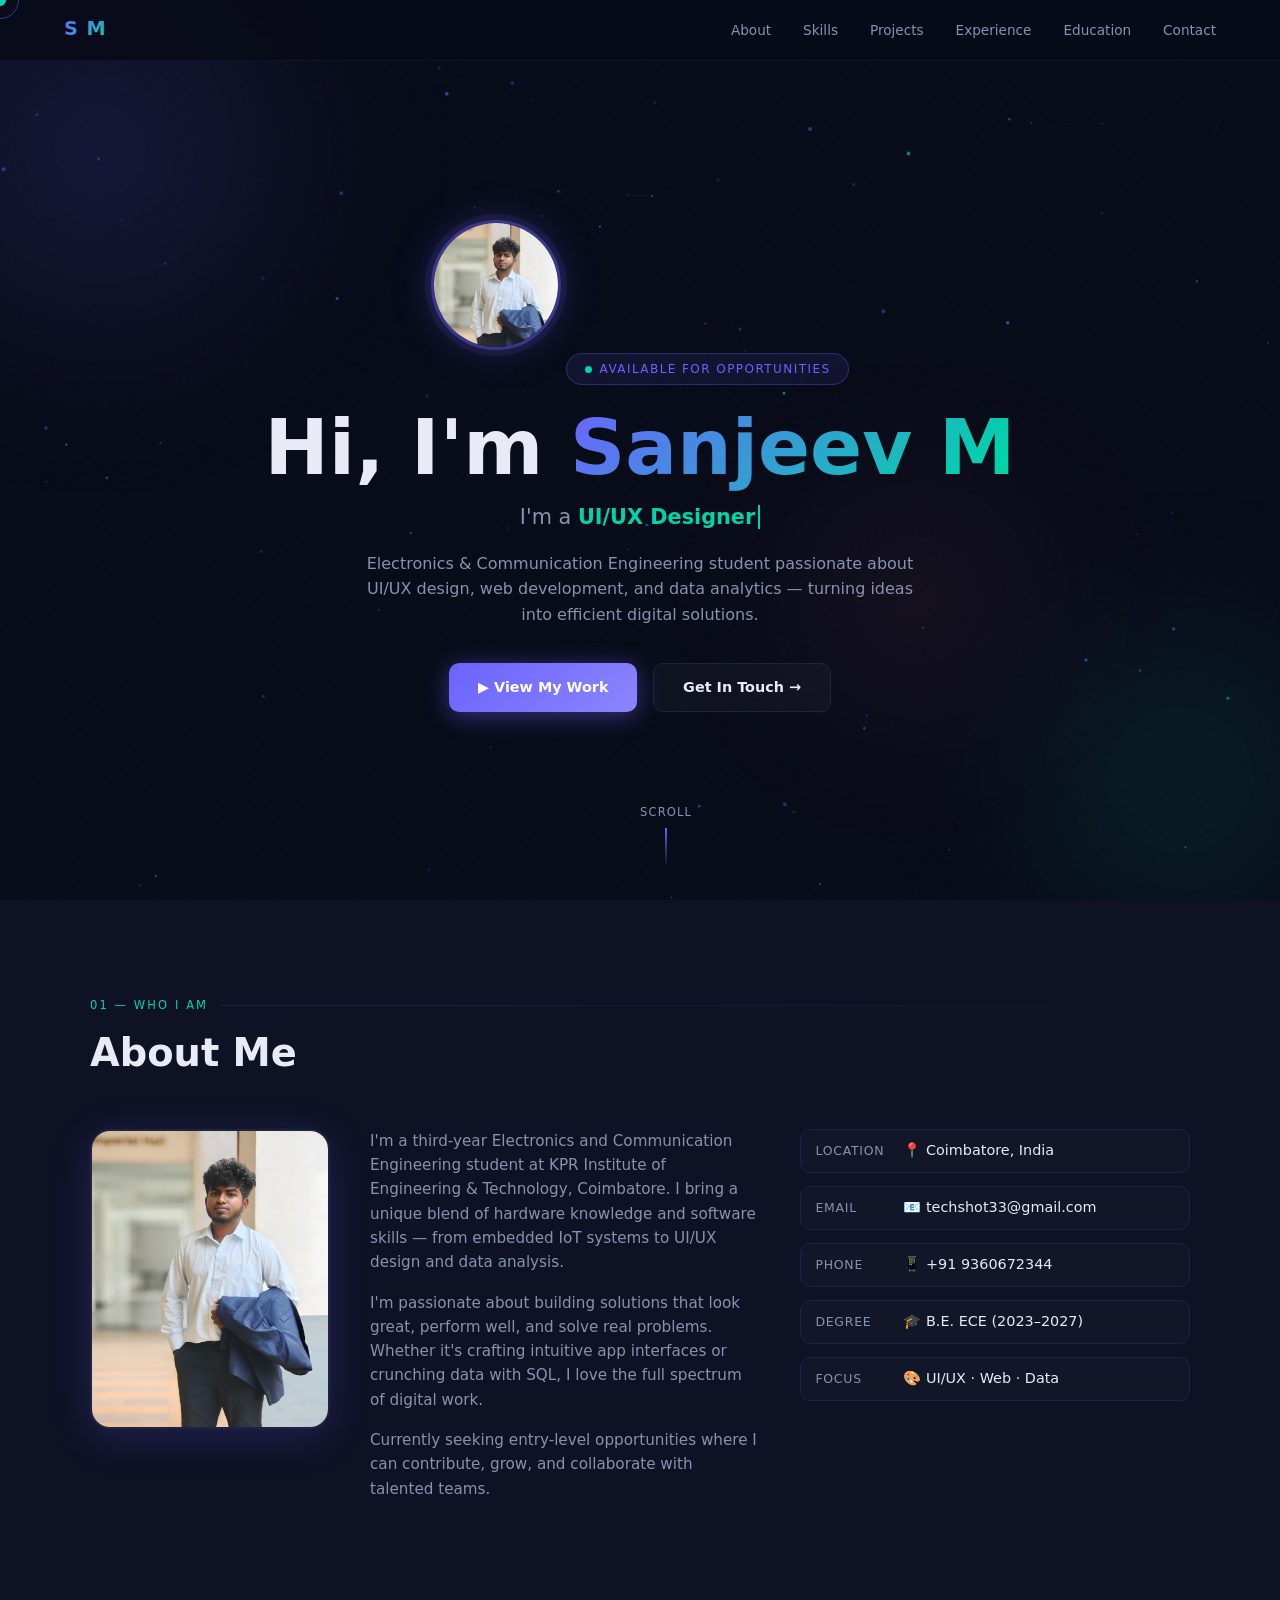
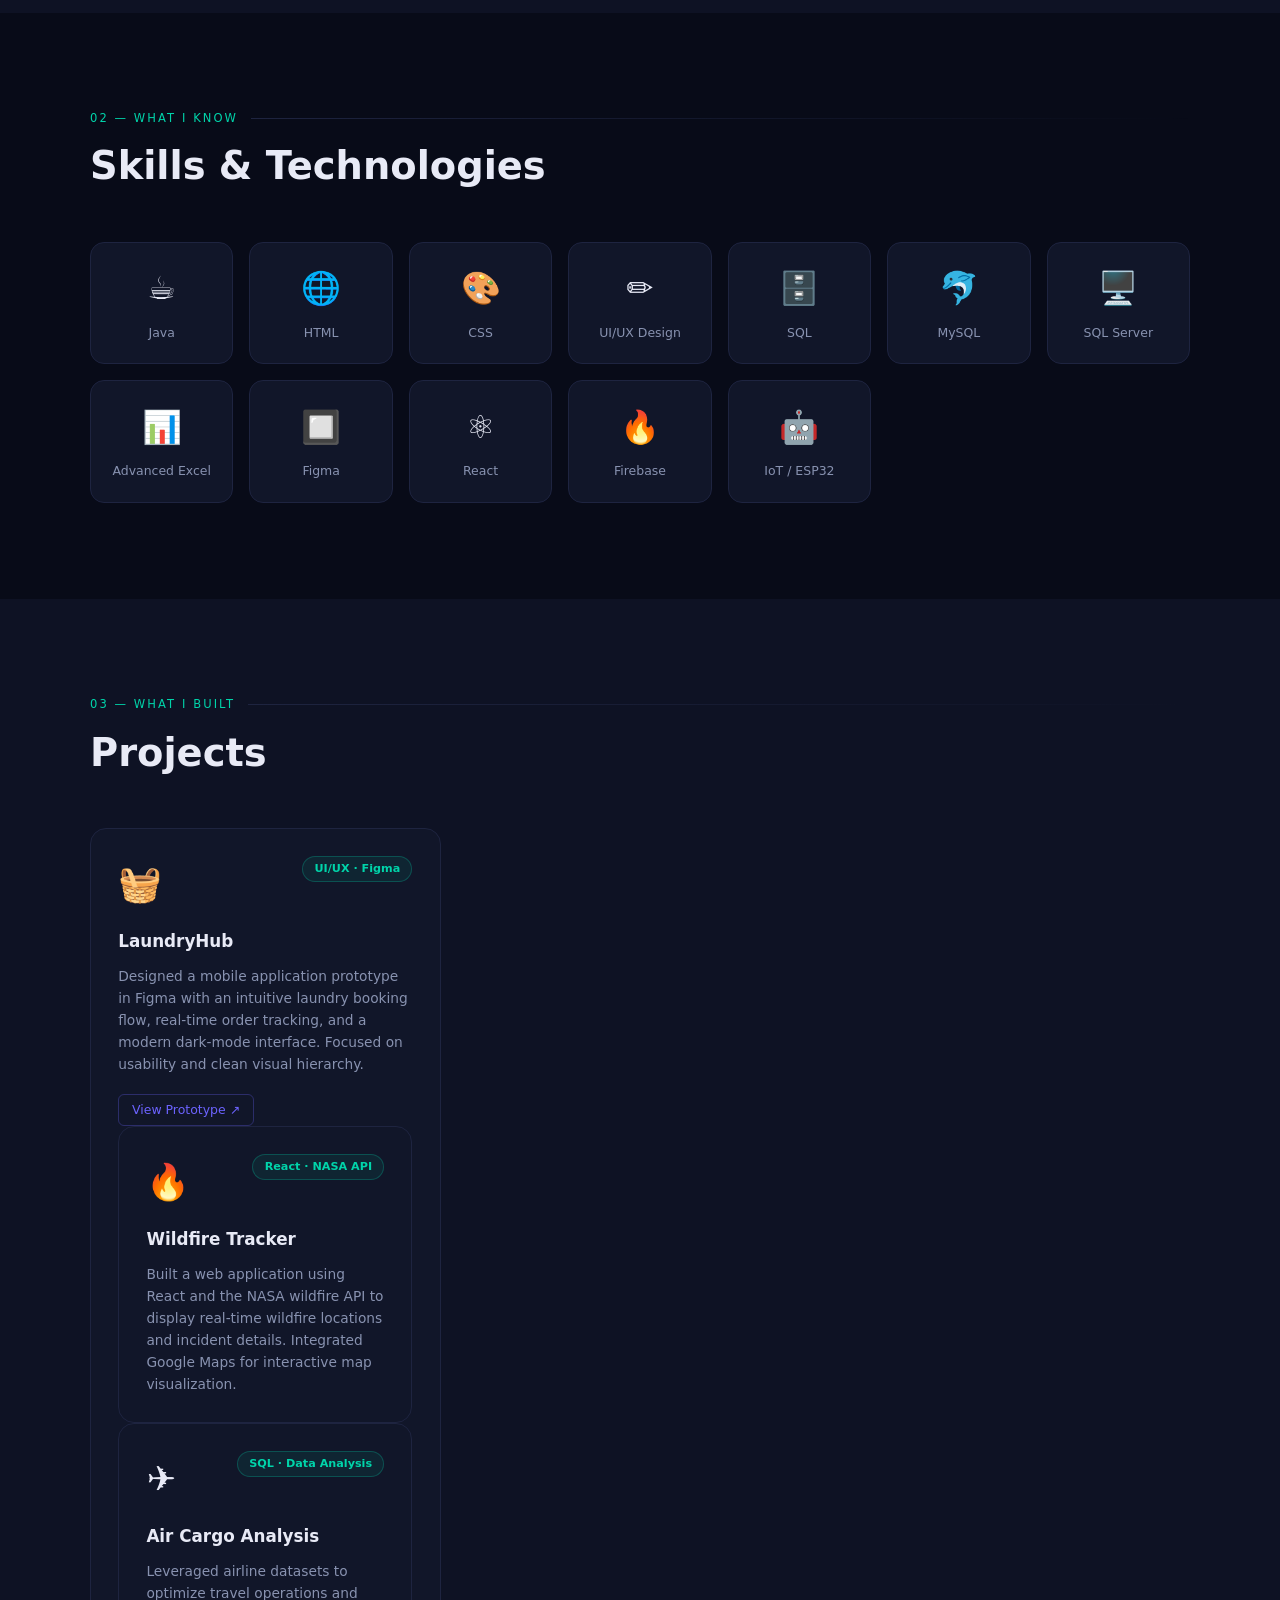
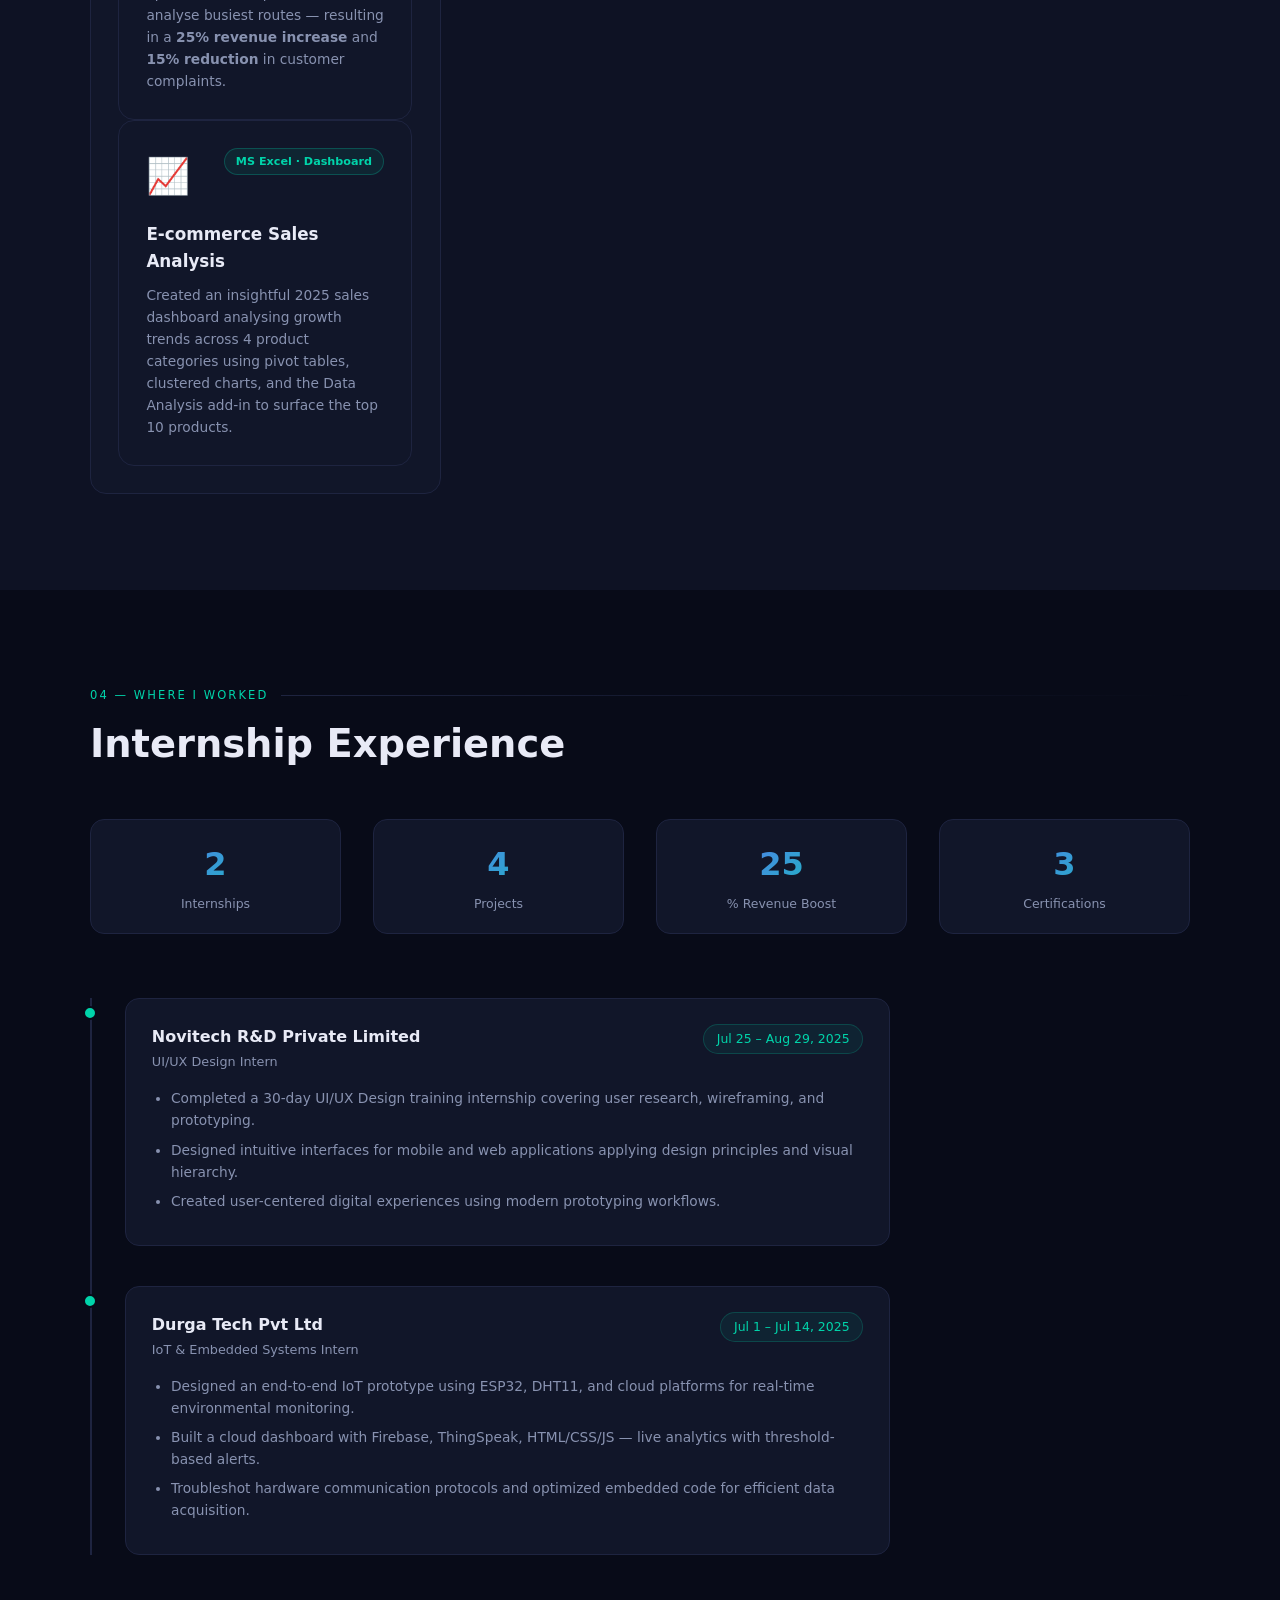
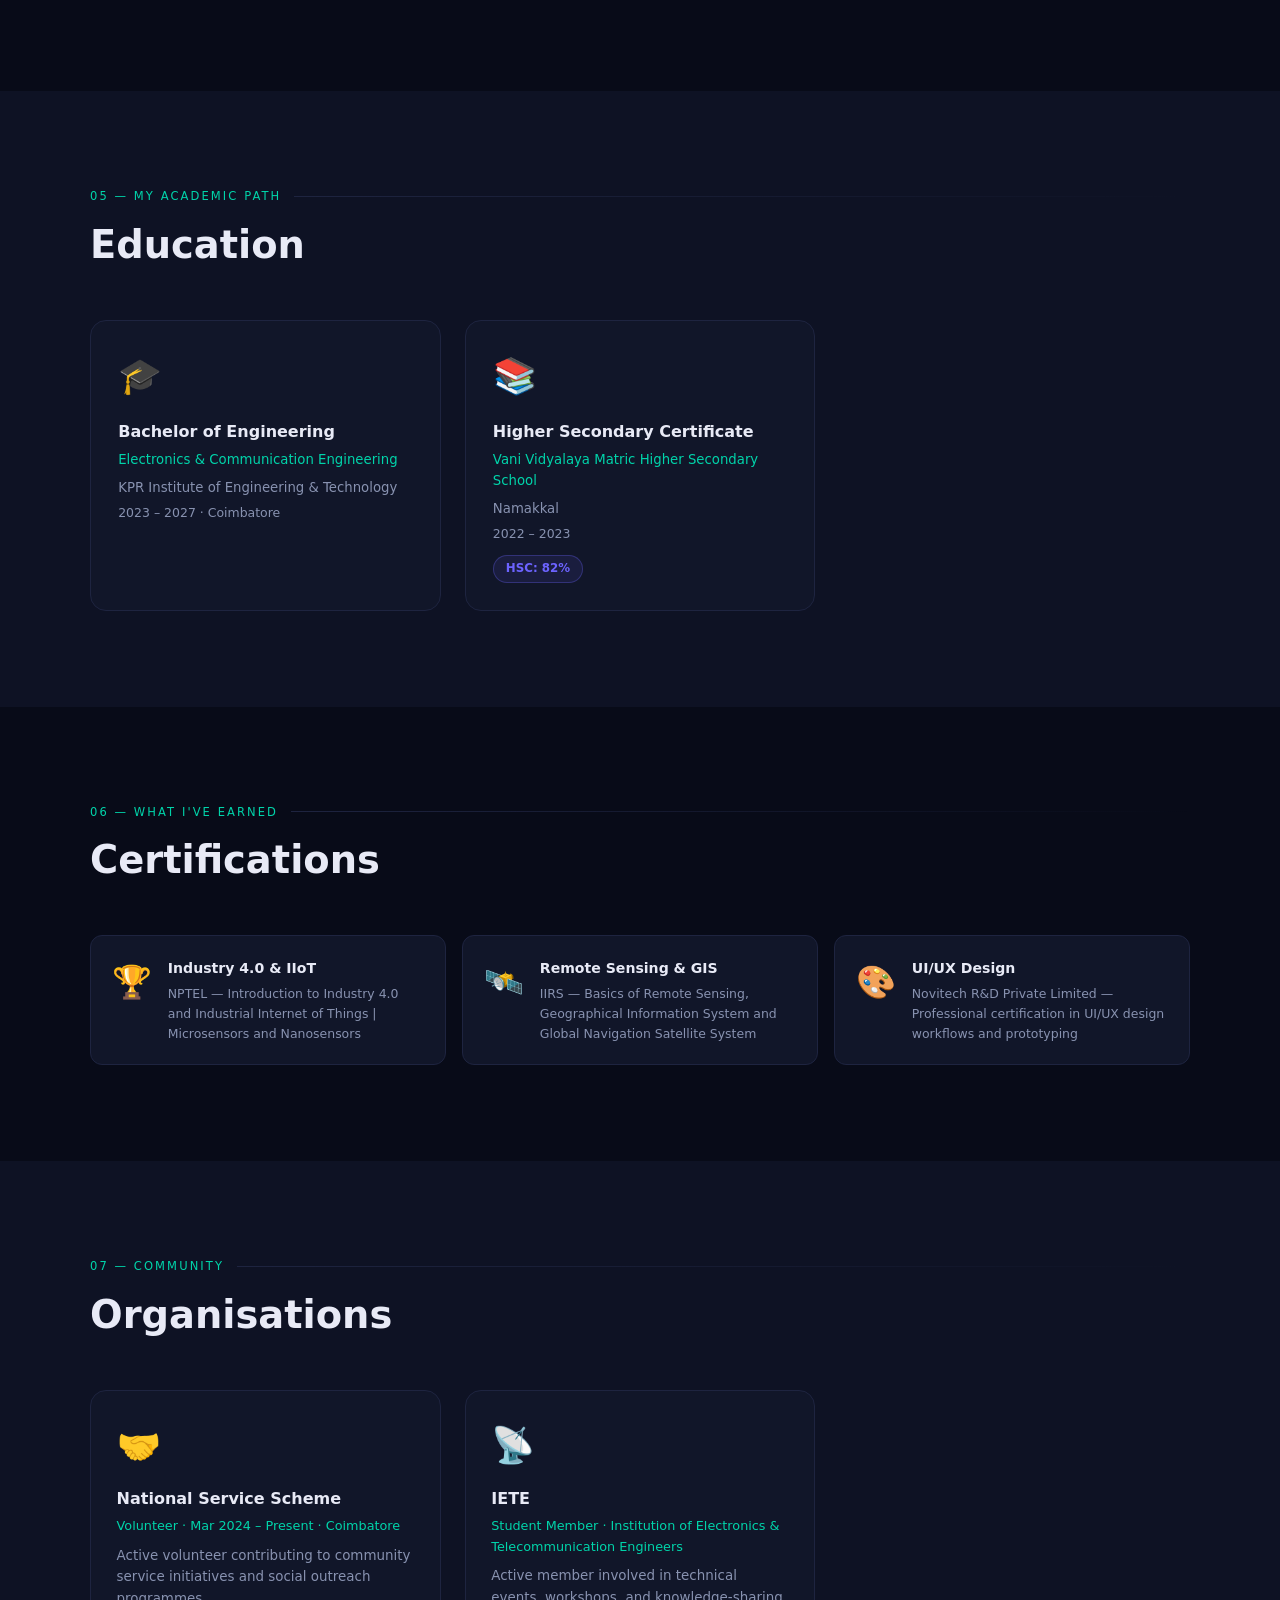
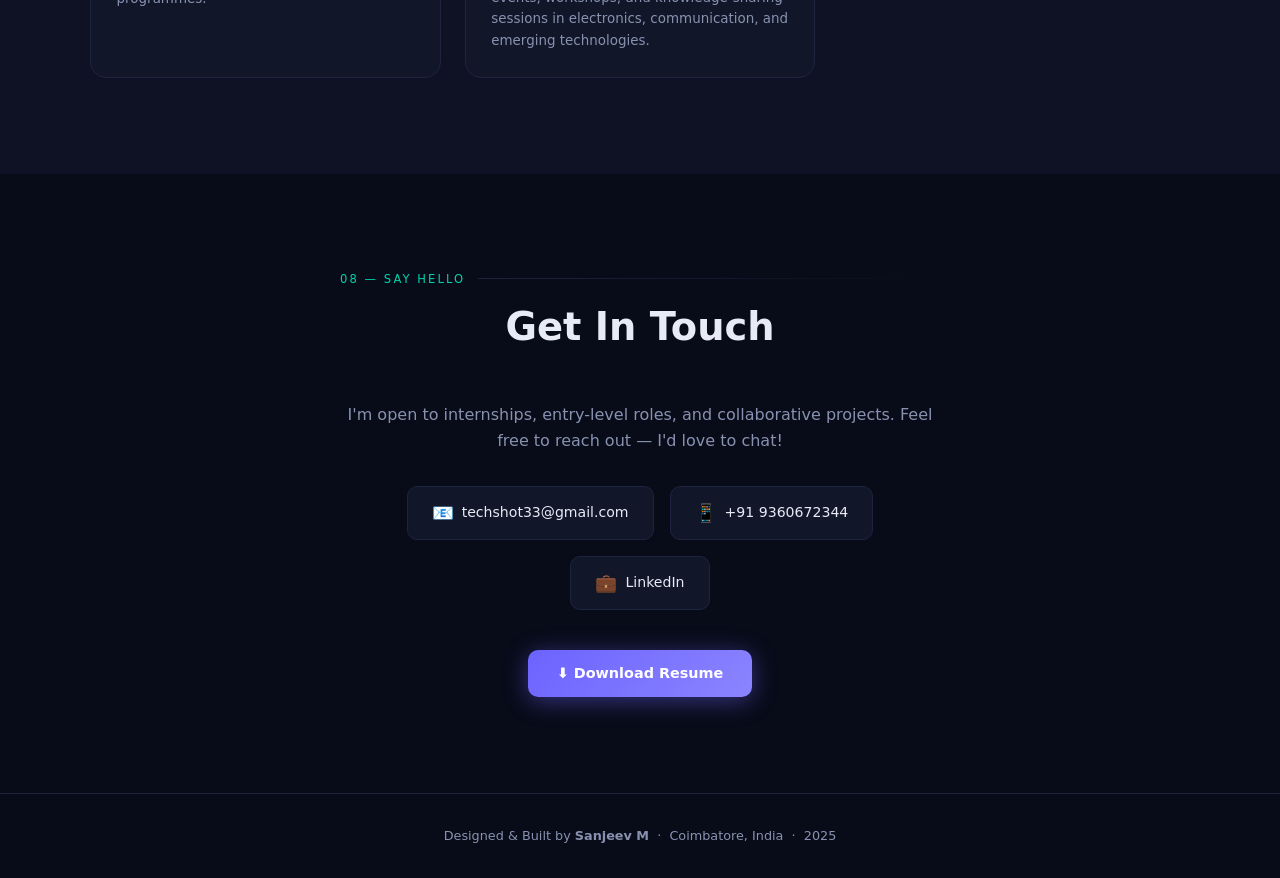
==== commit b7c6d1c8: "Update index.html" ====
--- a/index.html
+++ b/index.html
@@ -301,9 +301,16 @@
           <span class="project-tag">UI/UX · Figma</span>
         </div>
         <h3>LaundryHub</h3>
-        <p>Designed a mobile application prototype in Figma with an intuitive laundry booking flow, real-time order tracking, and a modern dark-mode interface. Focused on usability and clean visual hierarchy.</p>
-        <div class="project-links"><a href="#" onclick="return false;">View Prototype ↗</a></div>
-      </div>
+<p>
+Designed a mobile application prototype in Figma with an intuitive laundry booking flow, real-time order tracking, and a modern dark-mode interface. Focused on usability and clean visual hierarchy.
+</p>
+
+<div class="project-links">
+  <a href="https://www.figma.com/proto/gCxrwAwH9lnuukPD5rLSIJ/Laundryhub"
+     target="_blank">
+     View Prototype ↗
+  </a>
+</div>
 
       <div class="project-card" data-tilt>
         <div class="project-glow"></div>
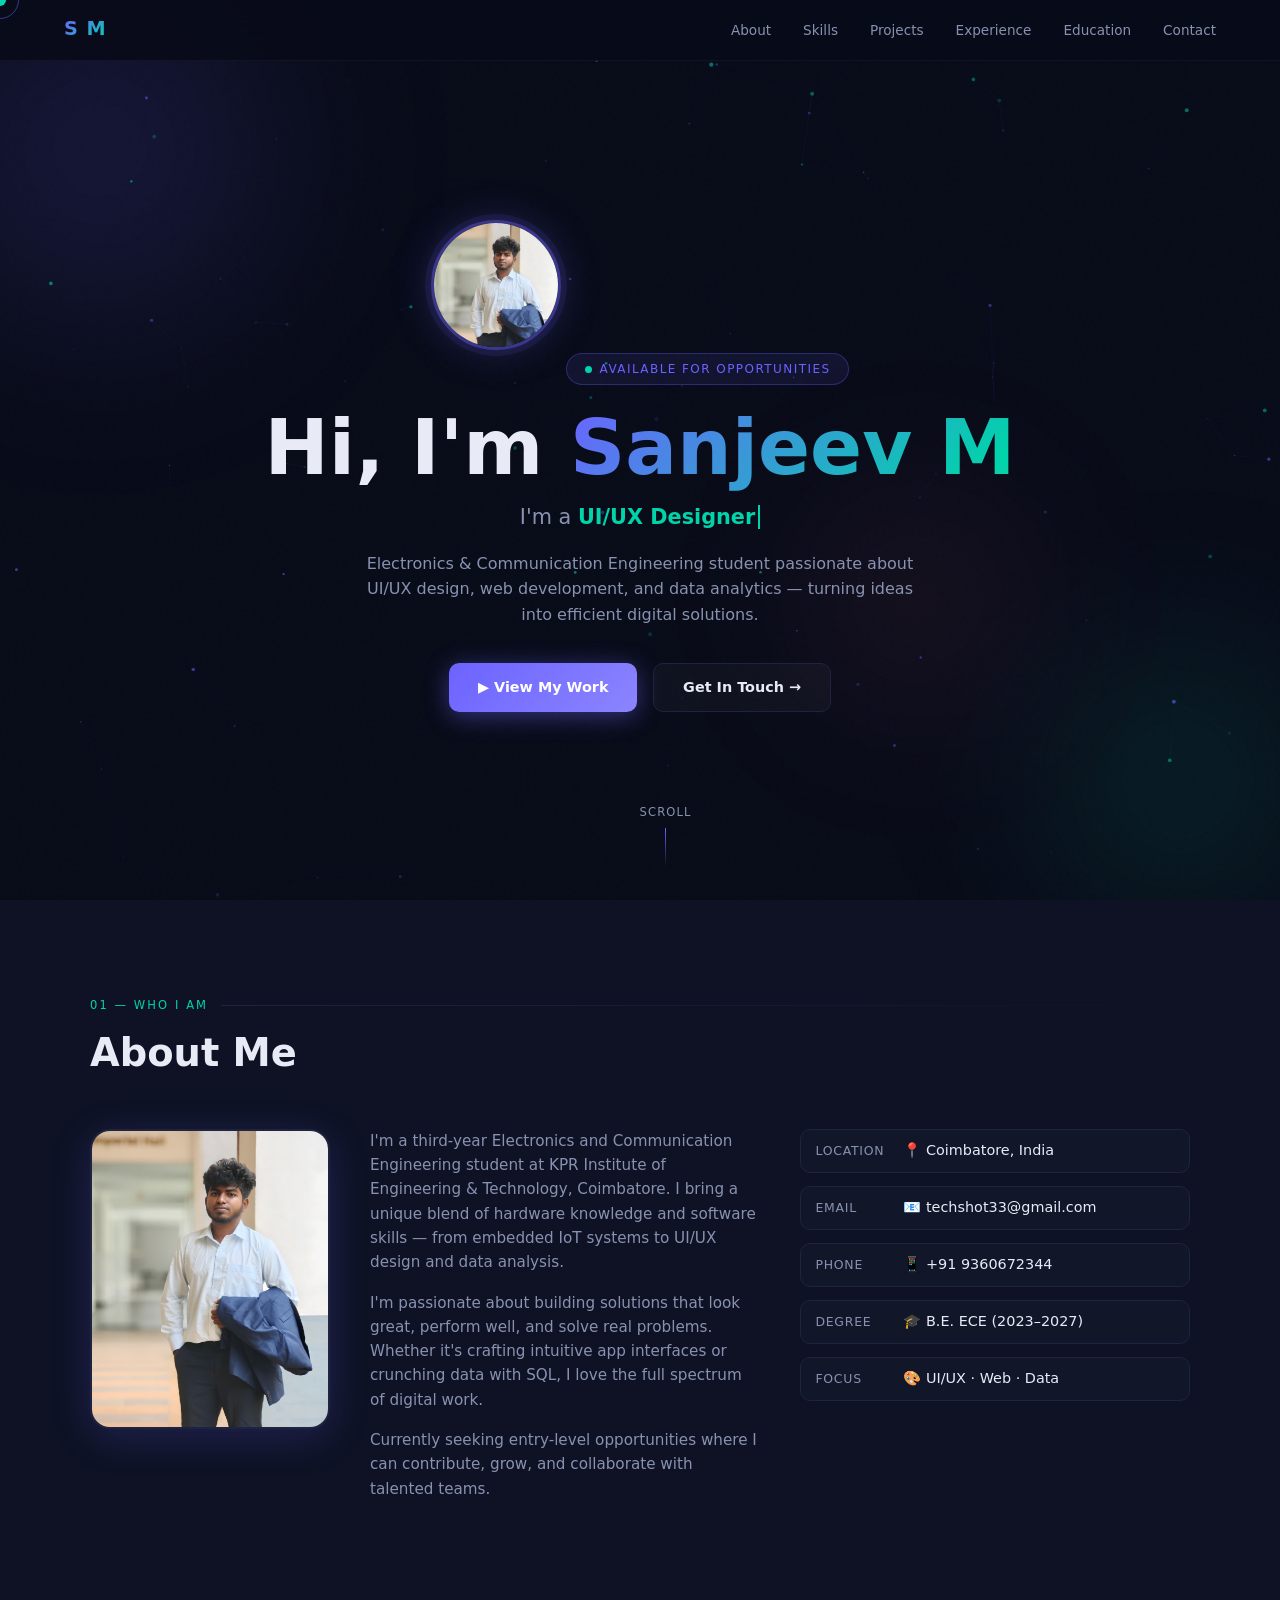
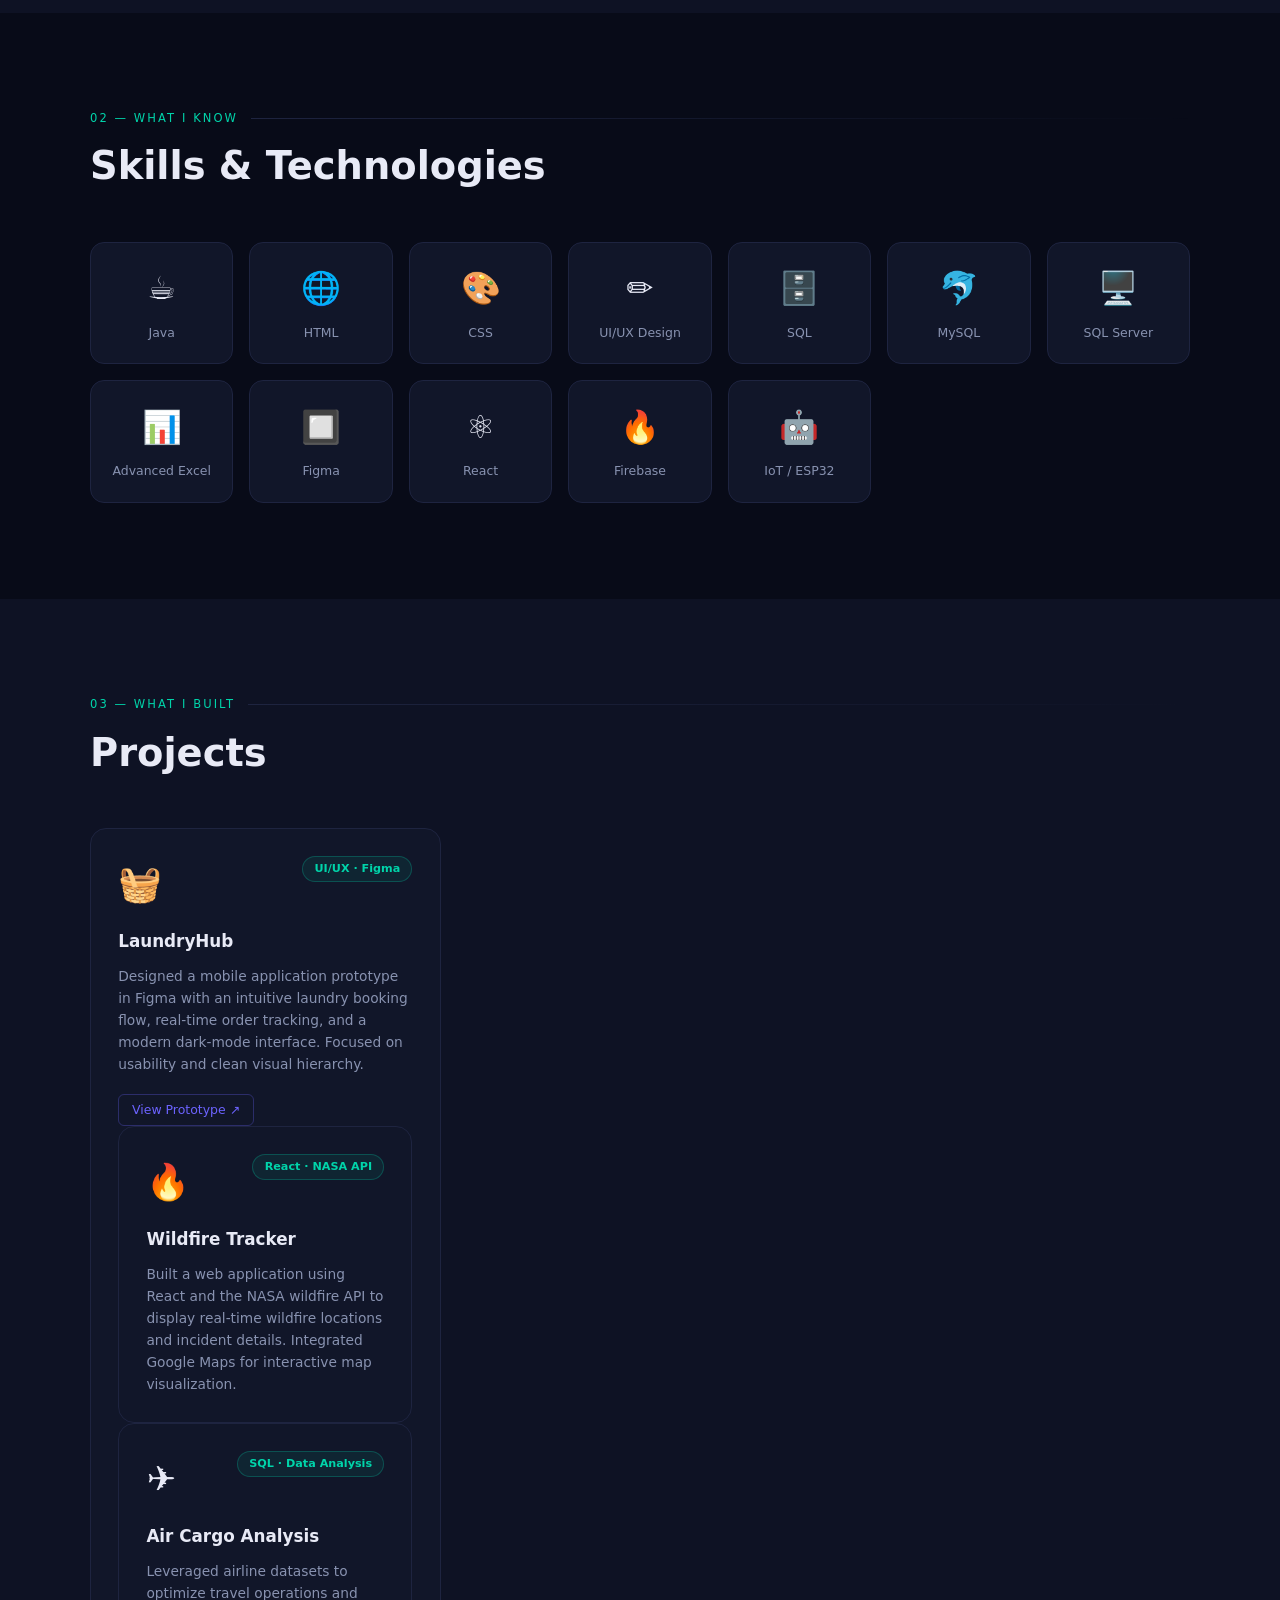
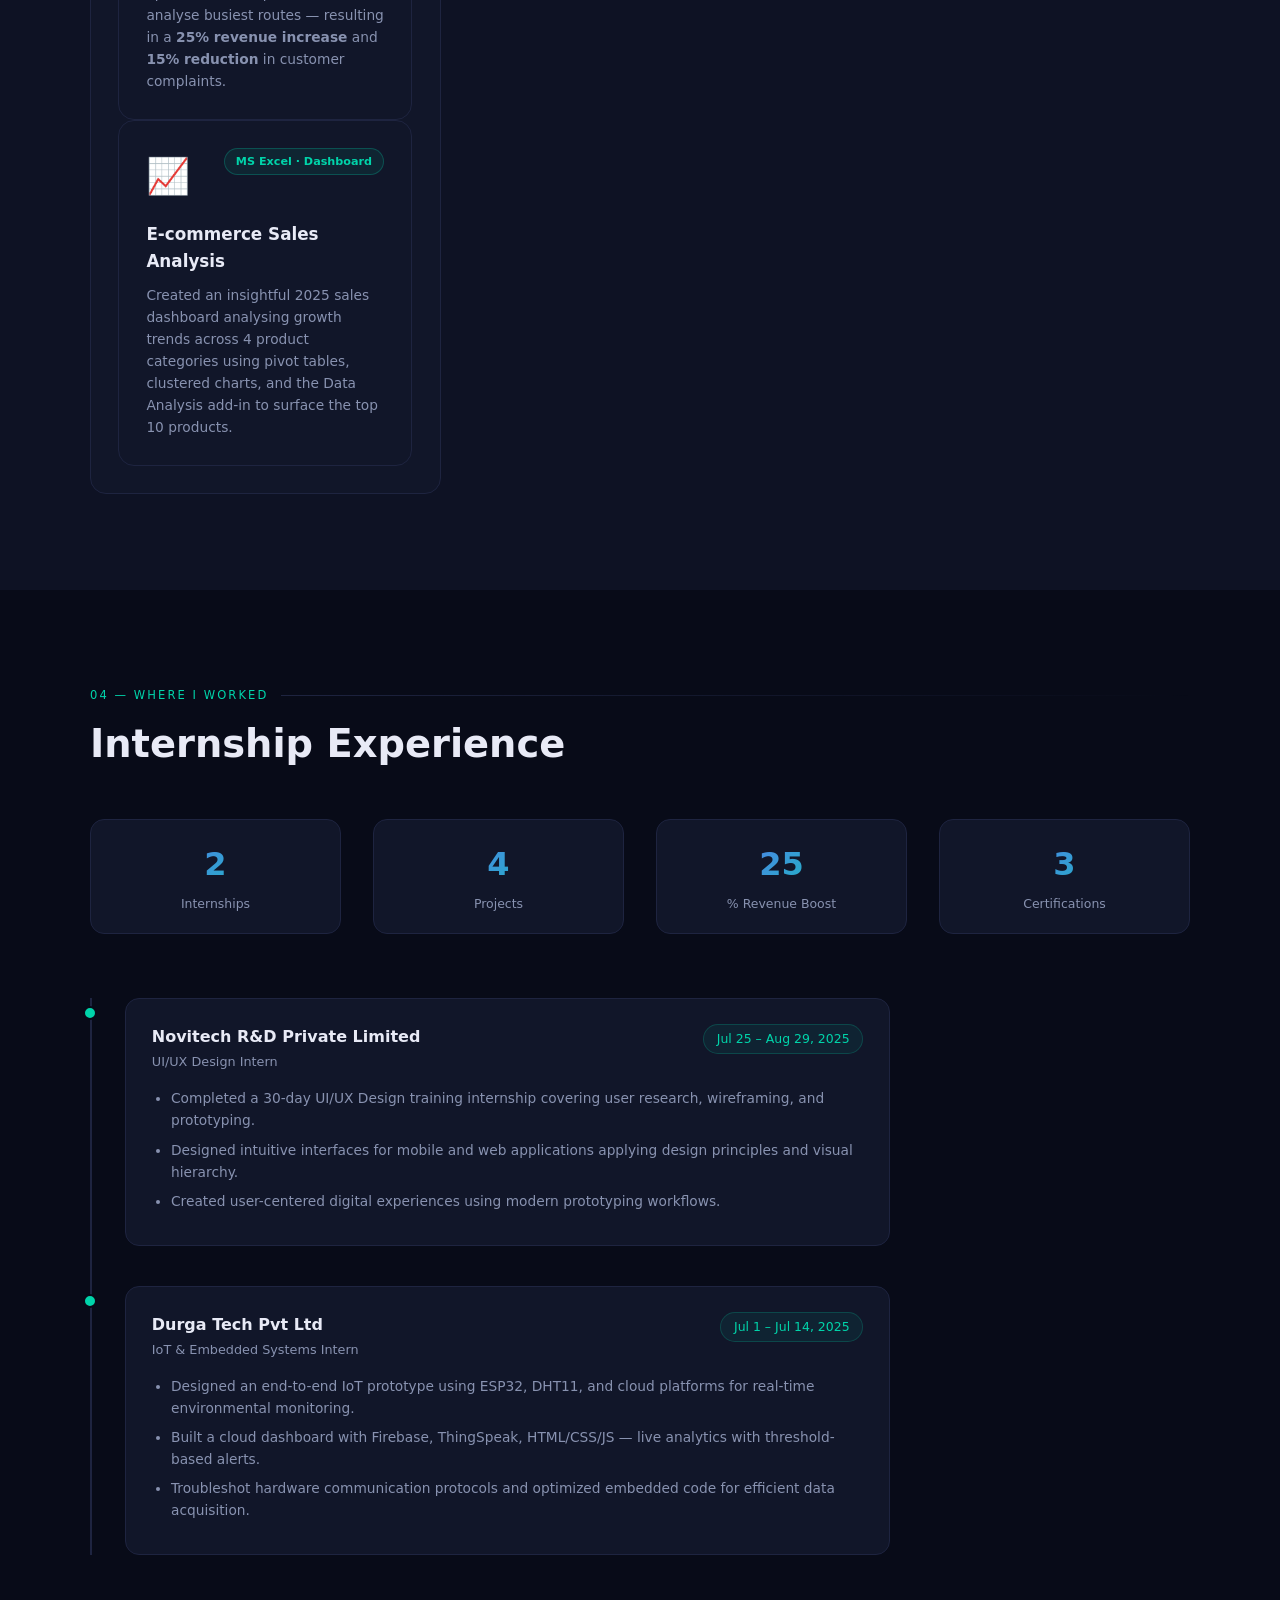
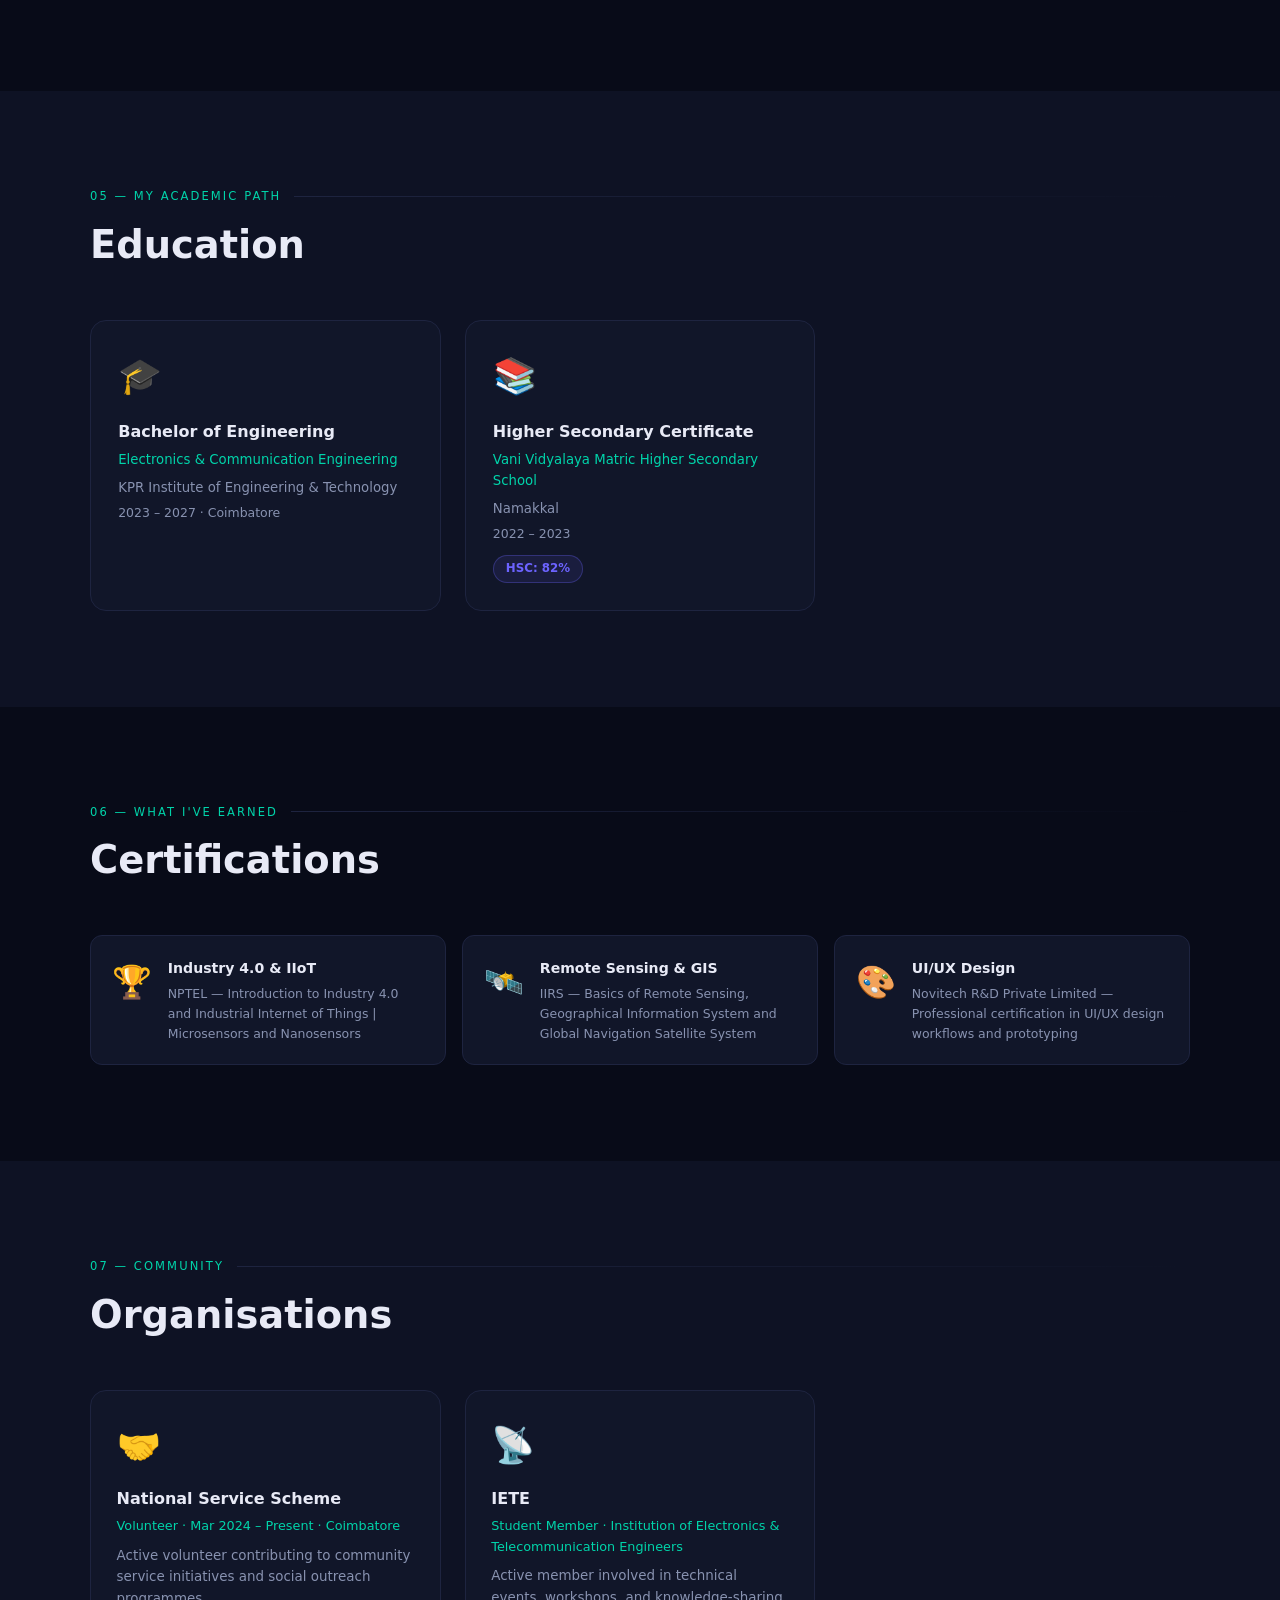
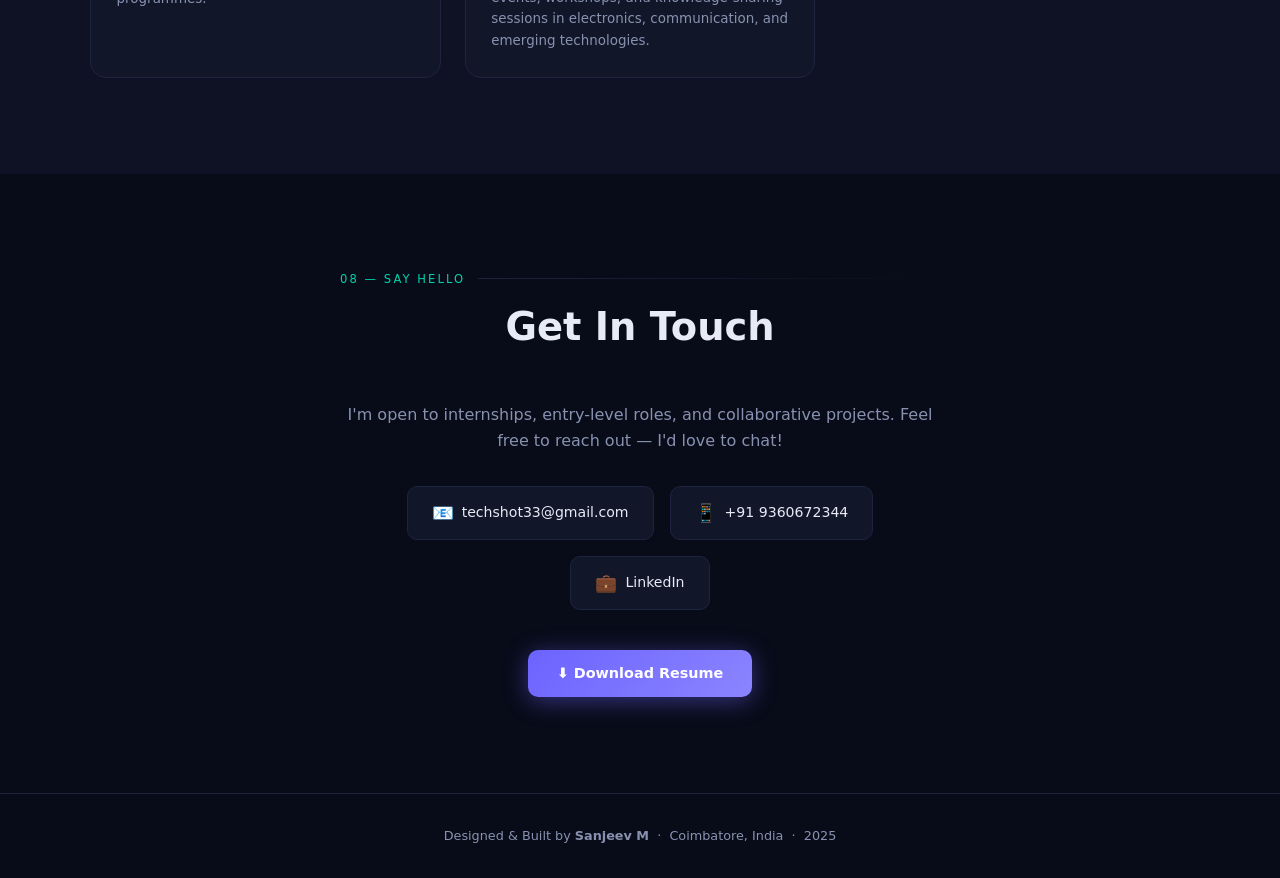
==== commit 7b3295c5: "Update index.html" ====
--- a/index.html
+++ b/index.html
@@ -473,7 +473,7 @@
       <a href="tel:+919360672344" class="contact-link"><span class="icon">📱</span> +91 9360672344</a>
       <a href="https://linkedin.com" target="_blank" class="contact-link"><span class="icon">💼</span> LinkedIn</a>
     </div>
-    <a href="perfect resume.pdf" download class="btn btn-primary">⬇ Download Resume</a>
+    <a href="claud1.pdf" download class="btn btn-primary">⬇ Download Resume</a>
   </div>
 </section>
 
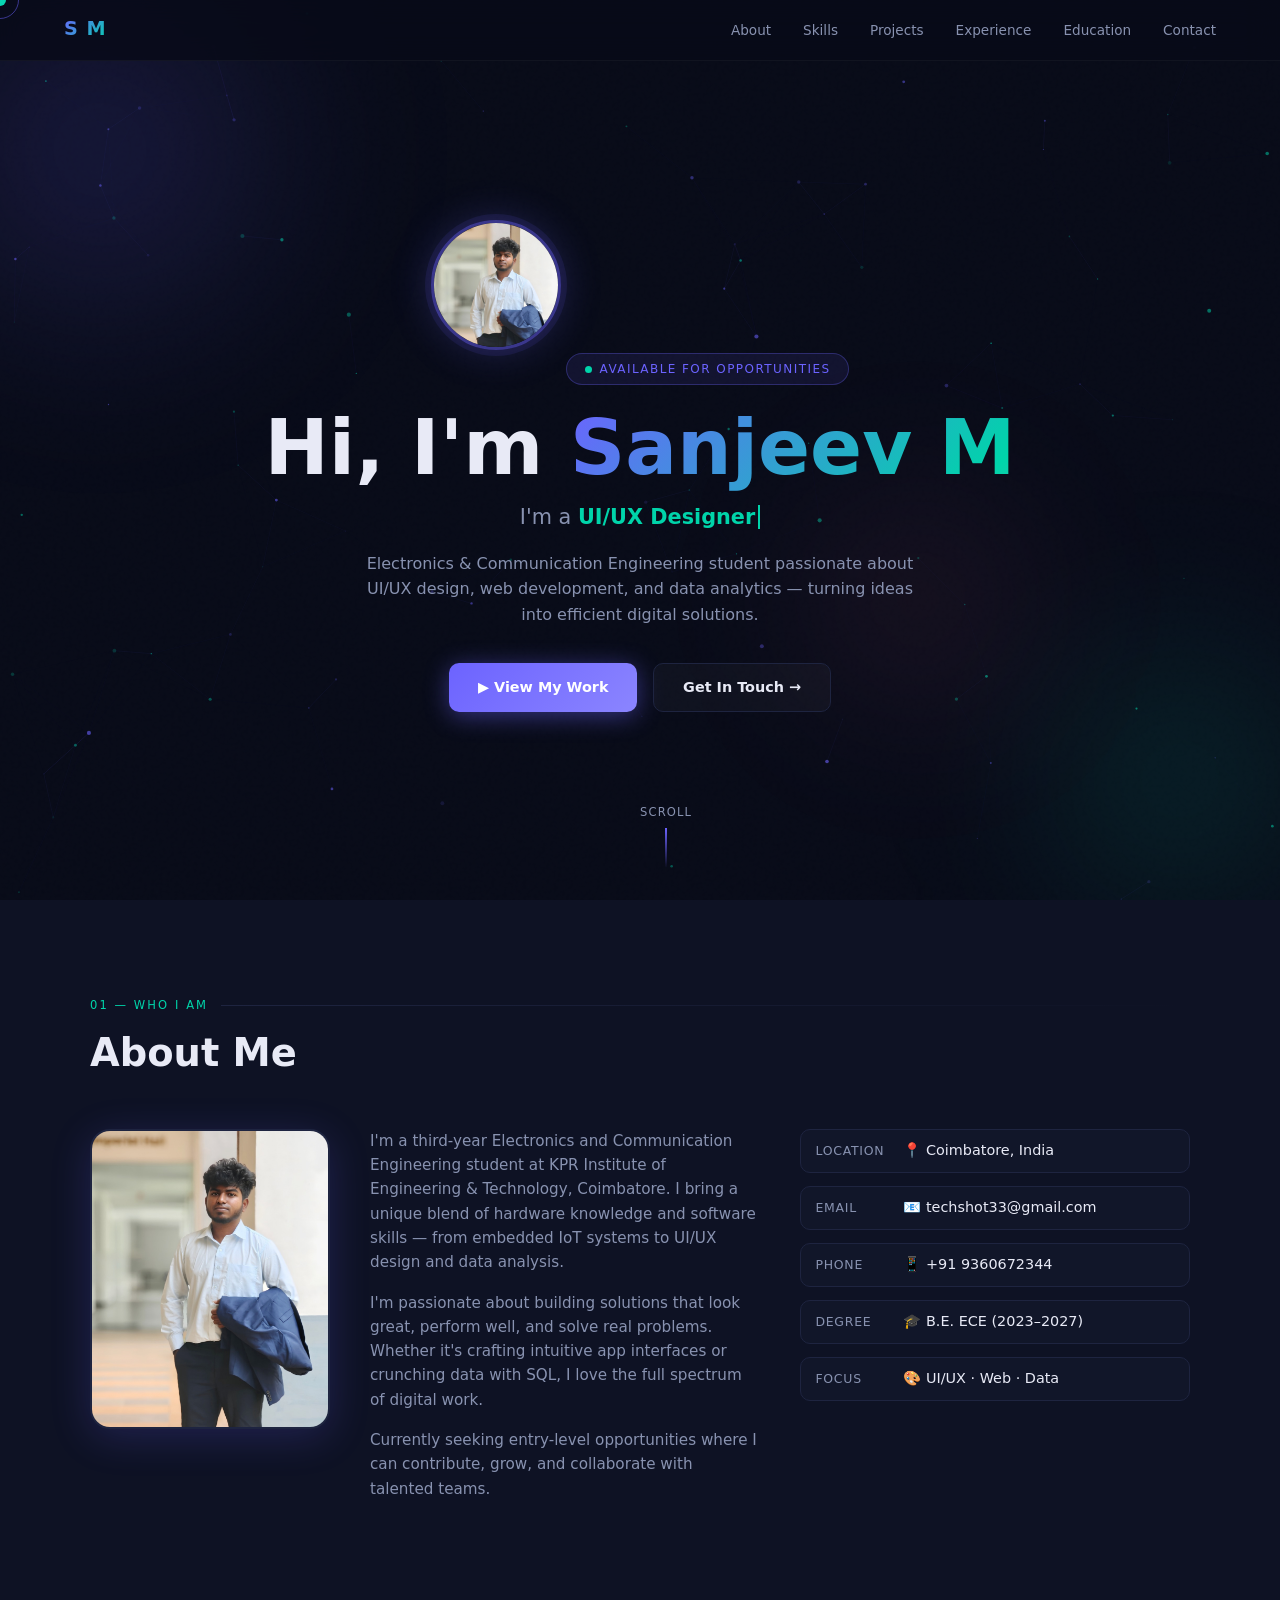
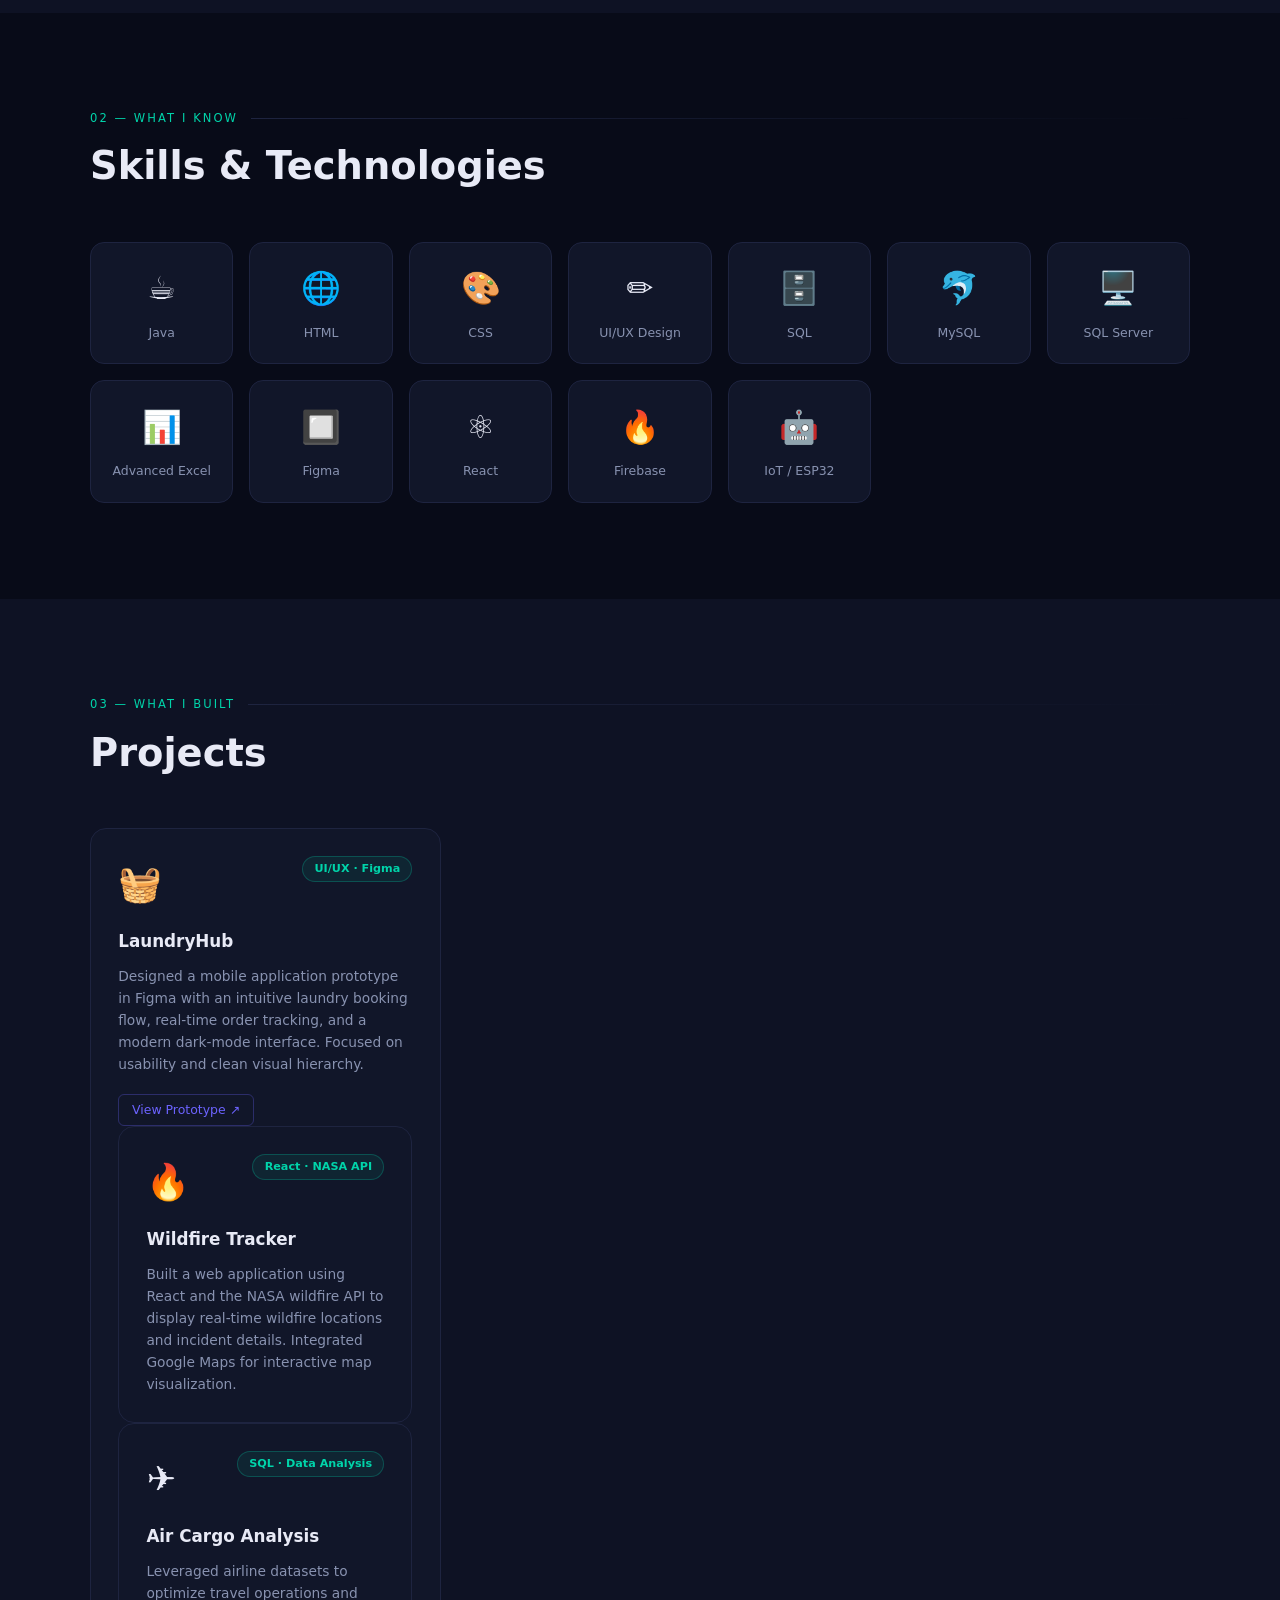
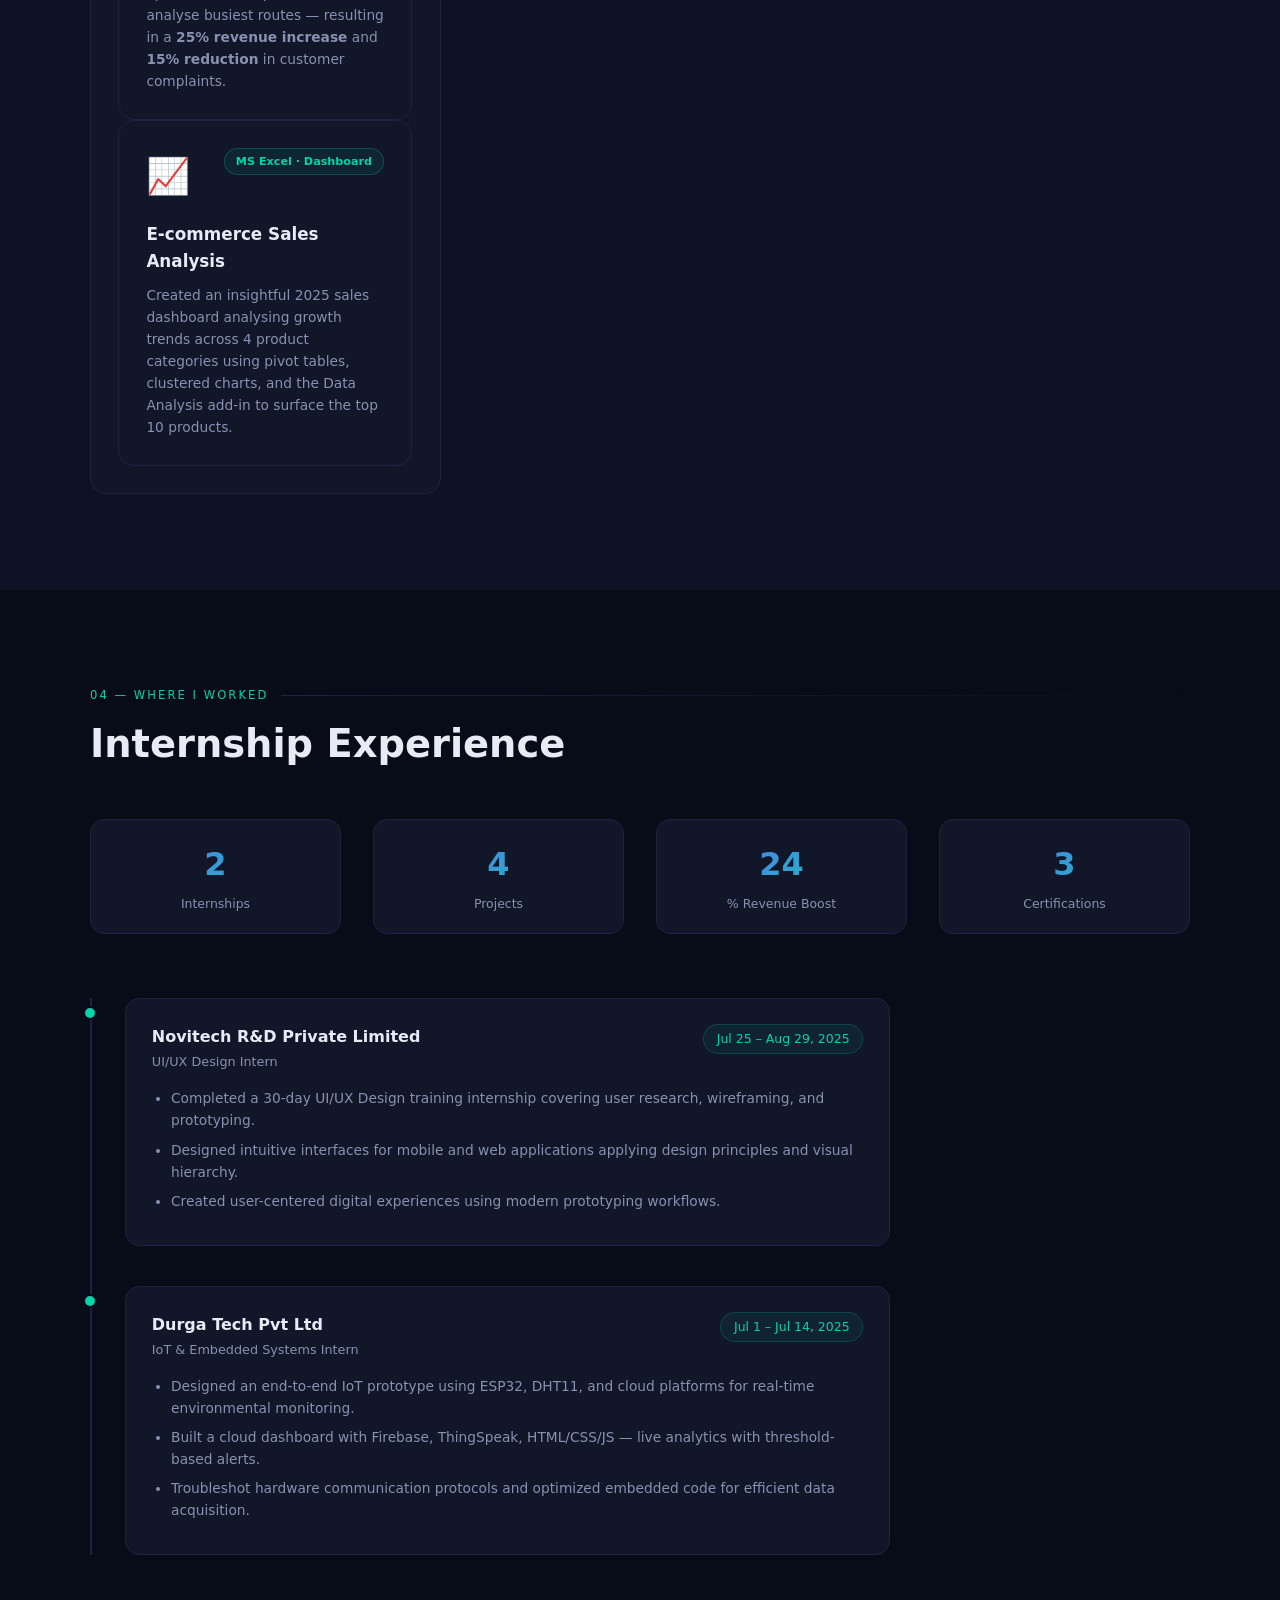
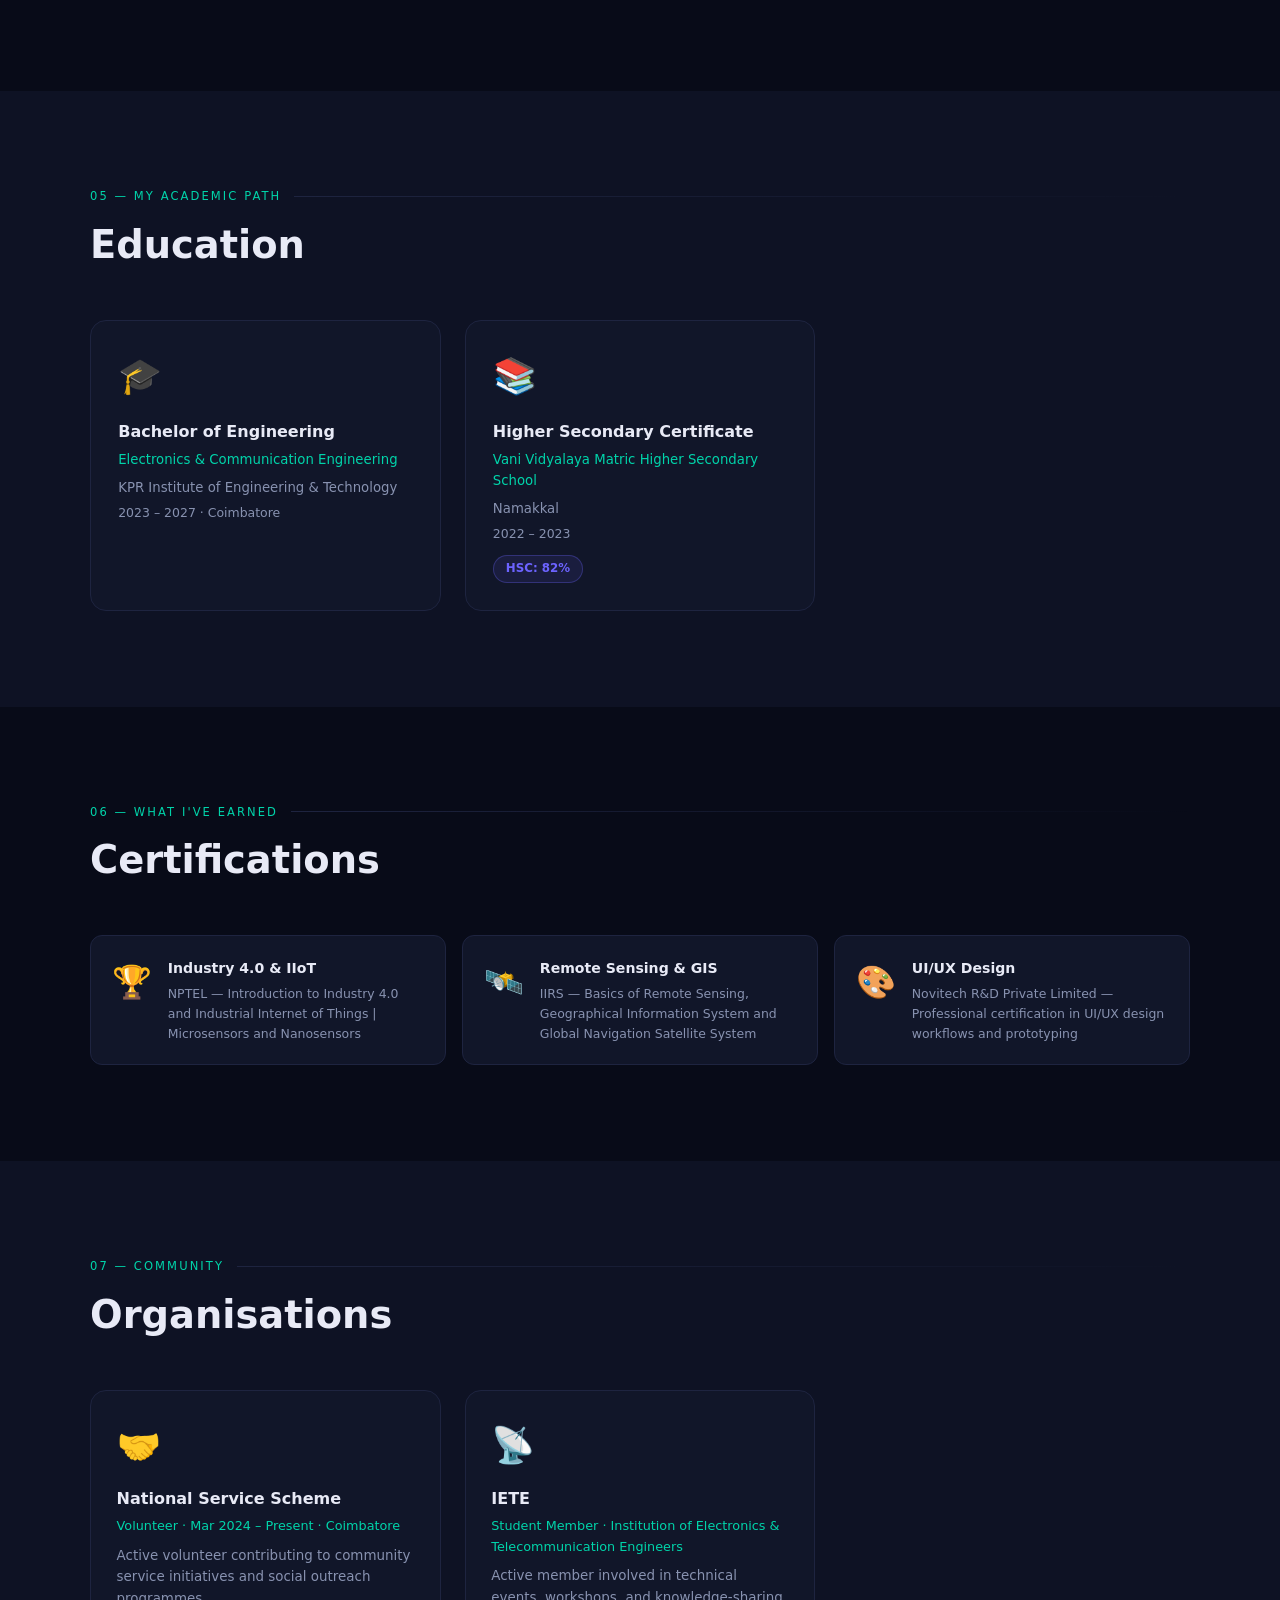
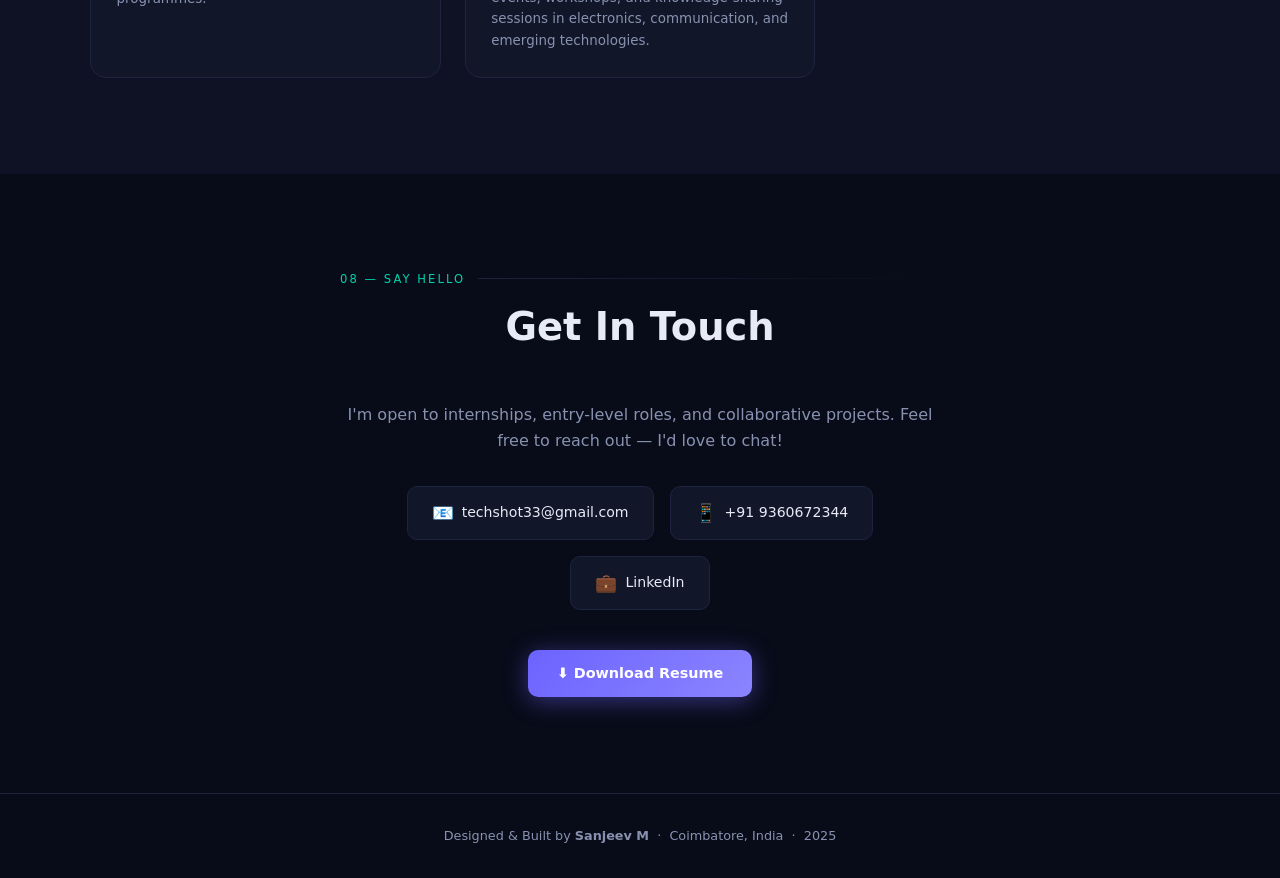
==== commit 141e230d: "Update index.html" ====
--- a/index.html
+++ b/index.html
@@ -473,7 +473,7 @@
       <a href="tel:+919360672344" class="contact-link"><span class="icon">📱</span> +91 9360672344</a>
       <a href="https://linkedin.com" target="_blank" class="contact-link"><span class="icon">💼</span> LinkedIn</a>
     </div>
-    <a href="claud1.pdf" download class="btn btn-primary">⬇ Download Resume</a>
+    <a href="perfect resume.pdf" download class="btn btn-primary">⬇ Download Resume</a>
   </div>
 </section>
 
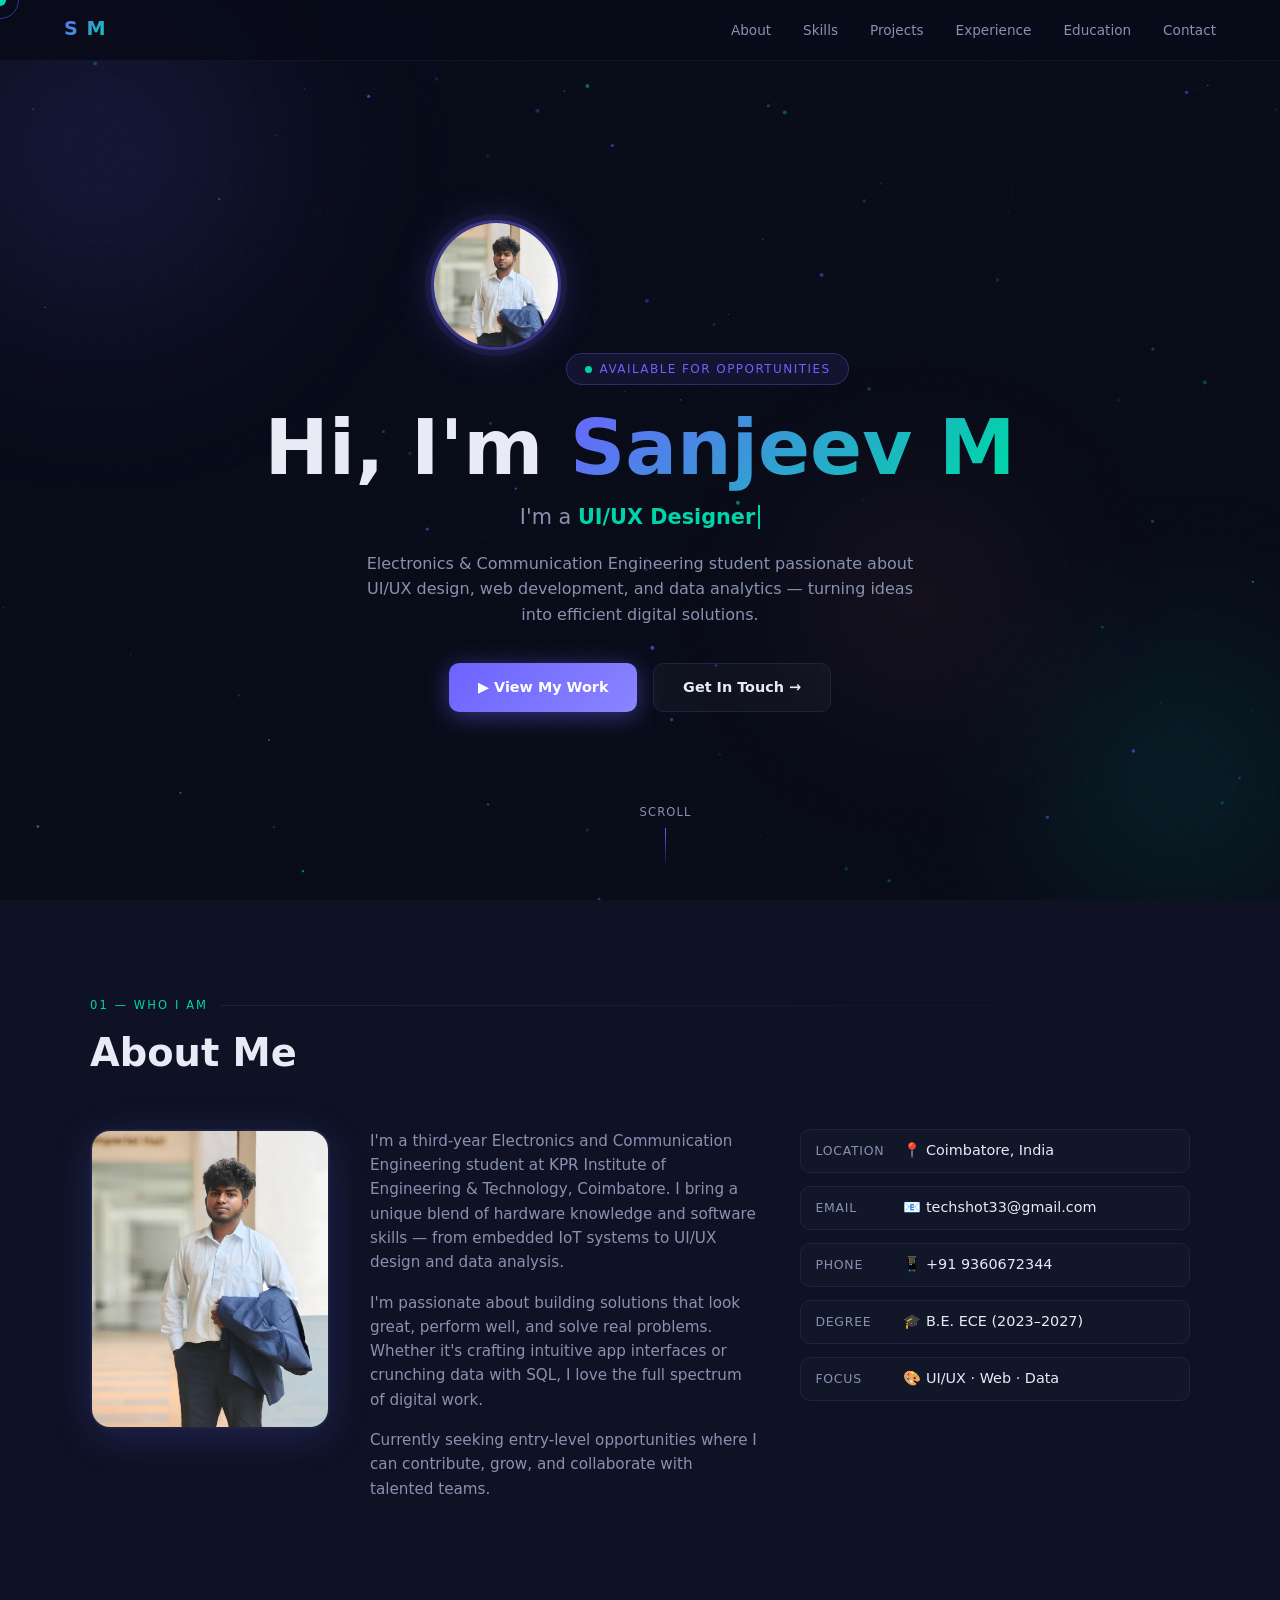
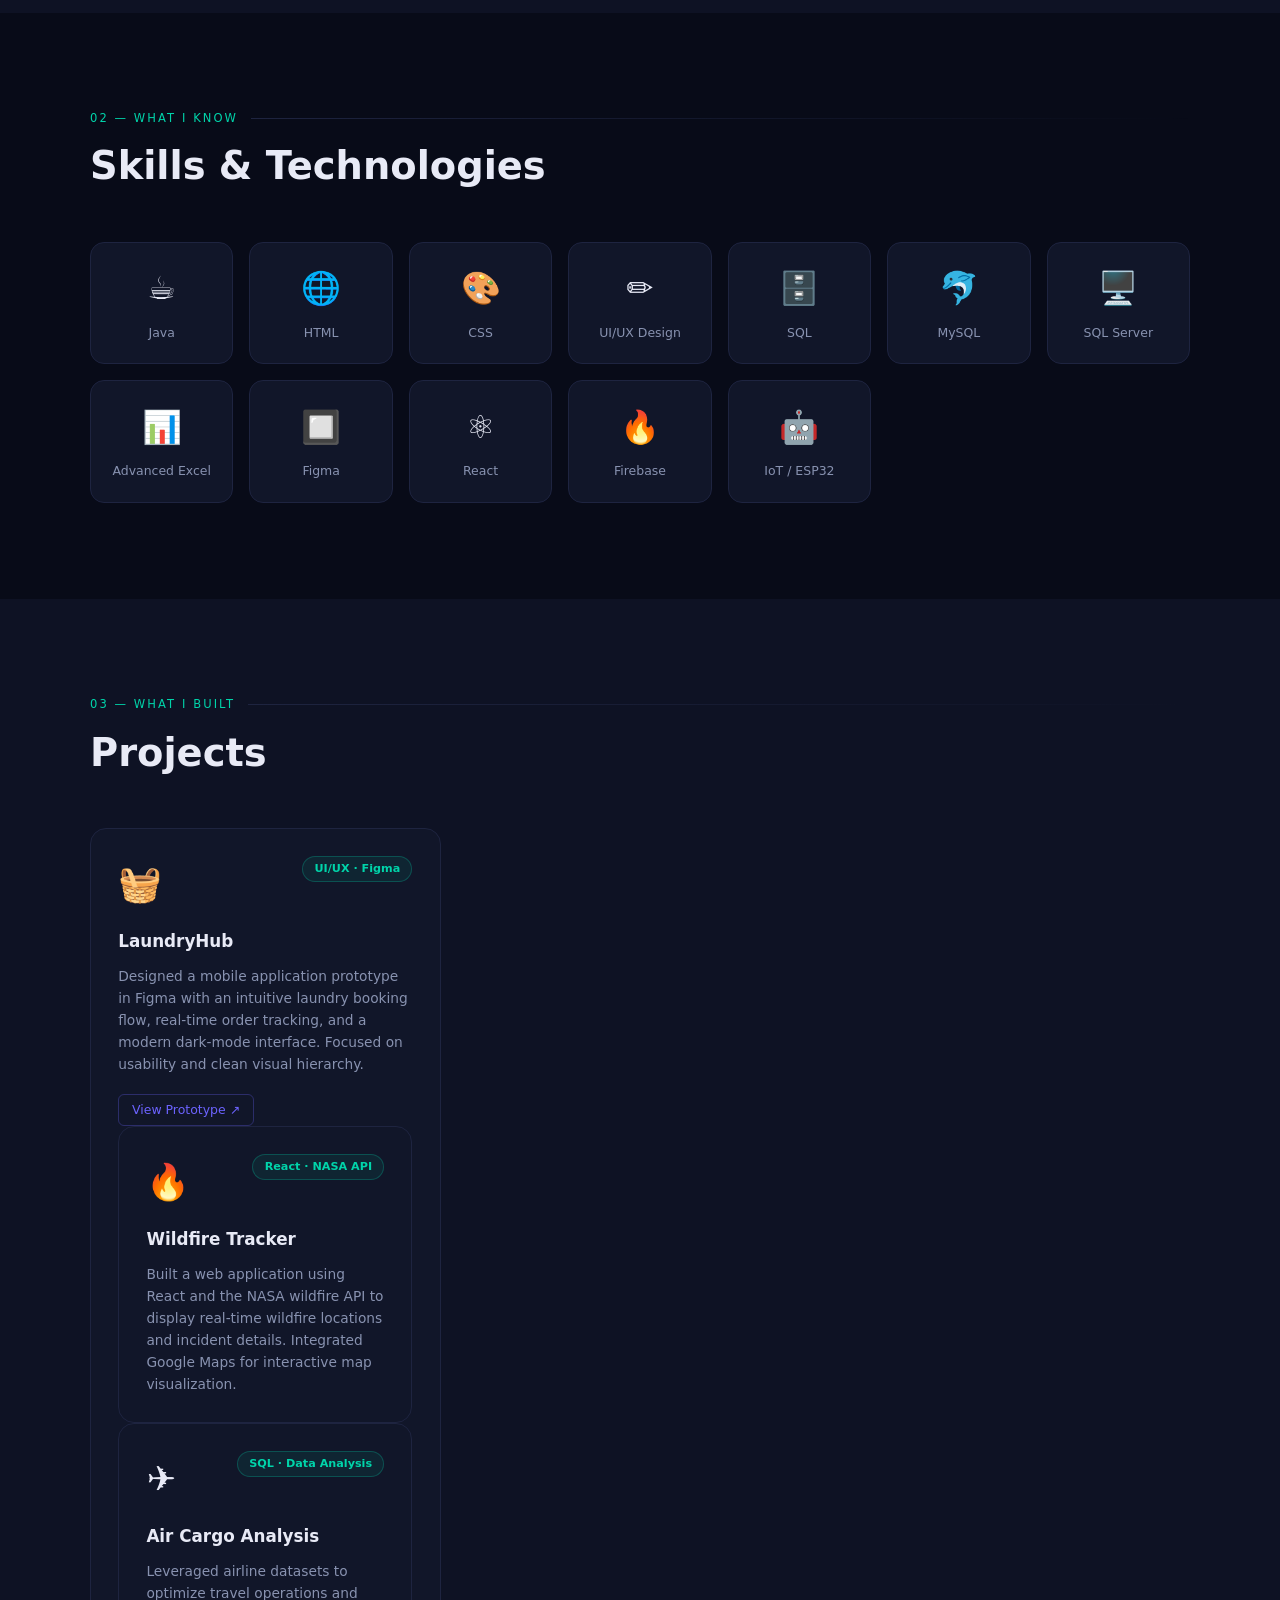
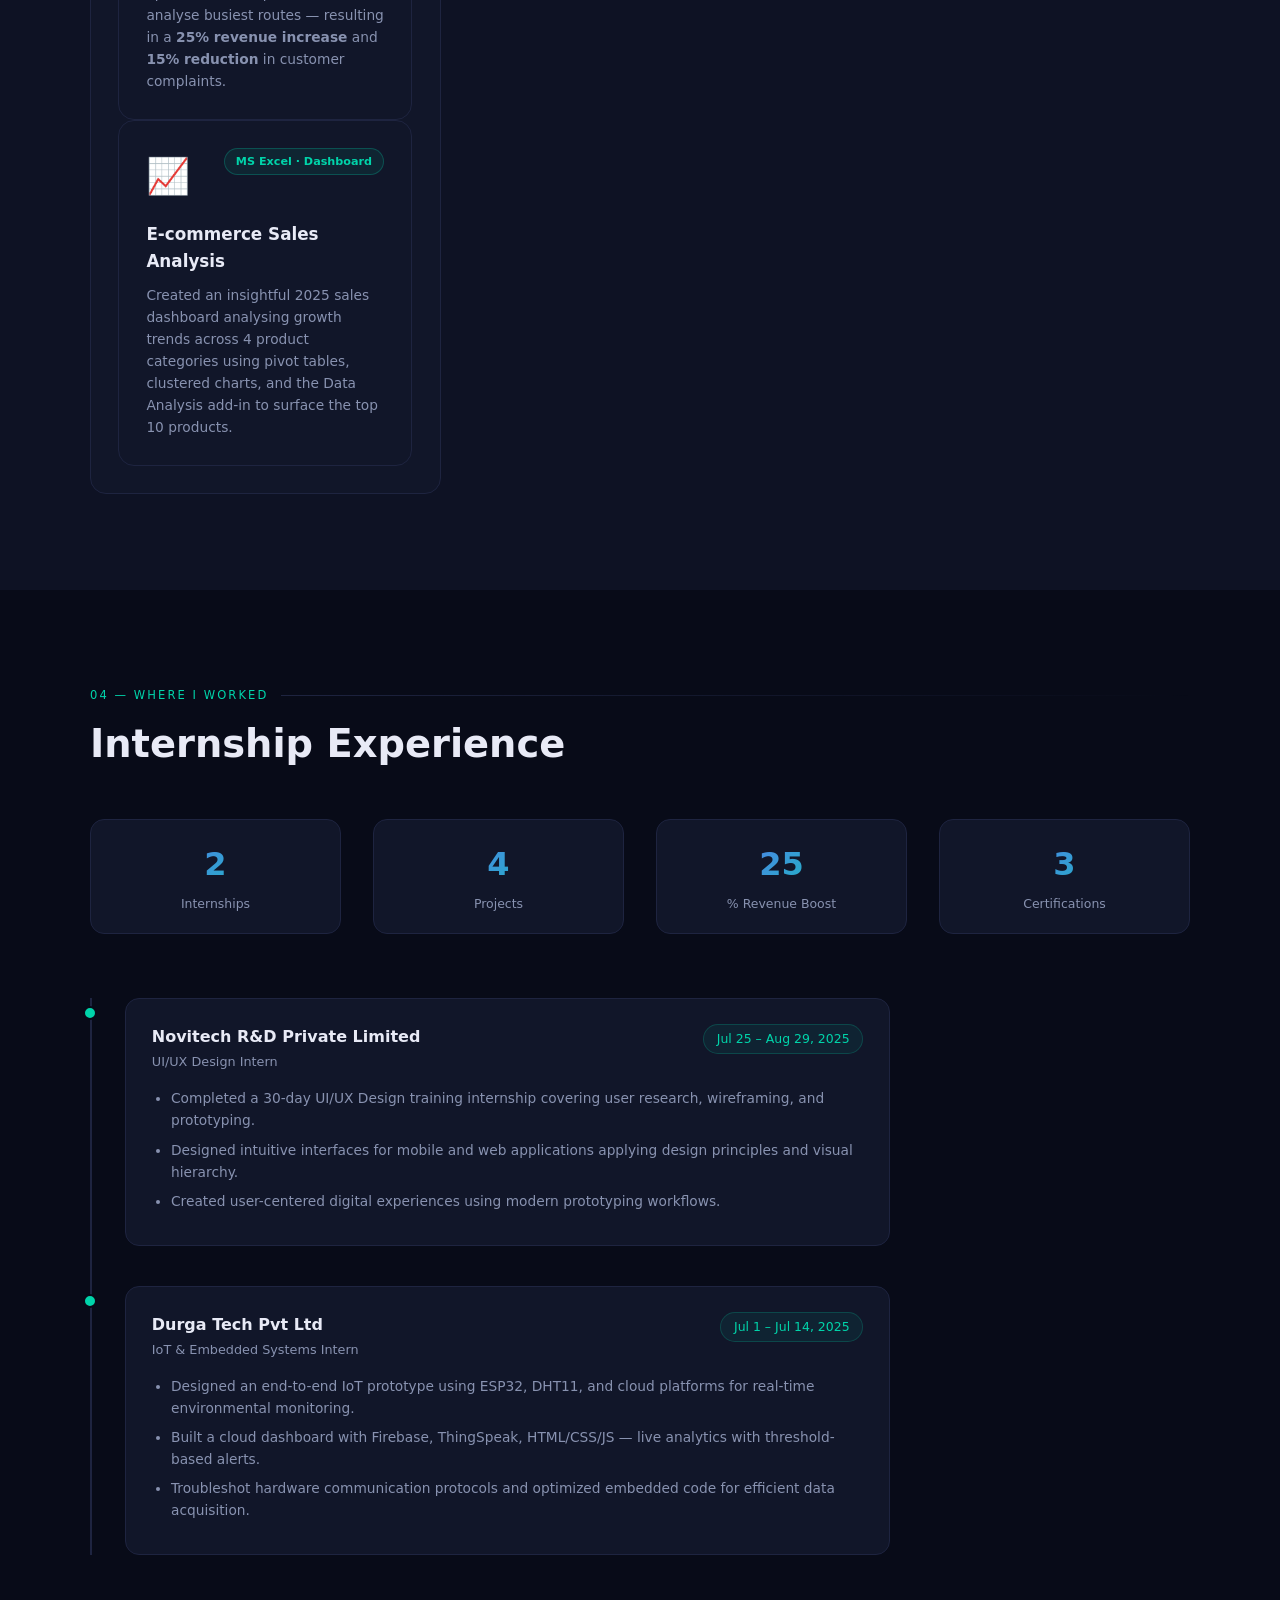
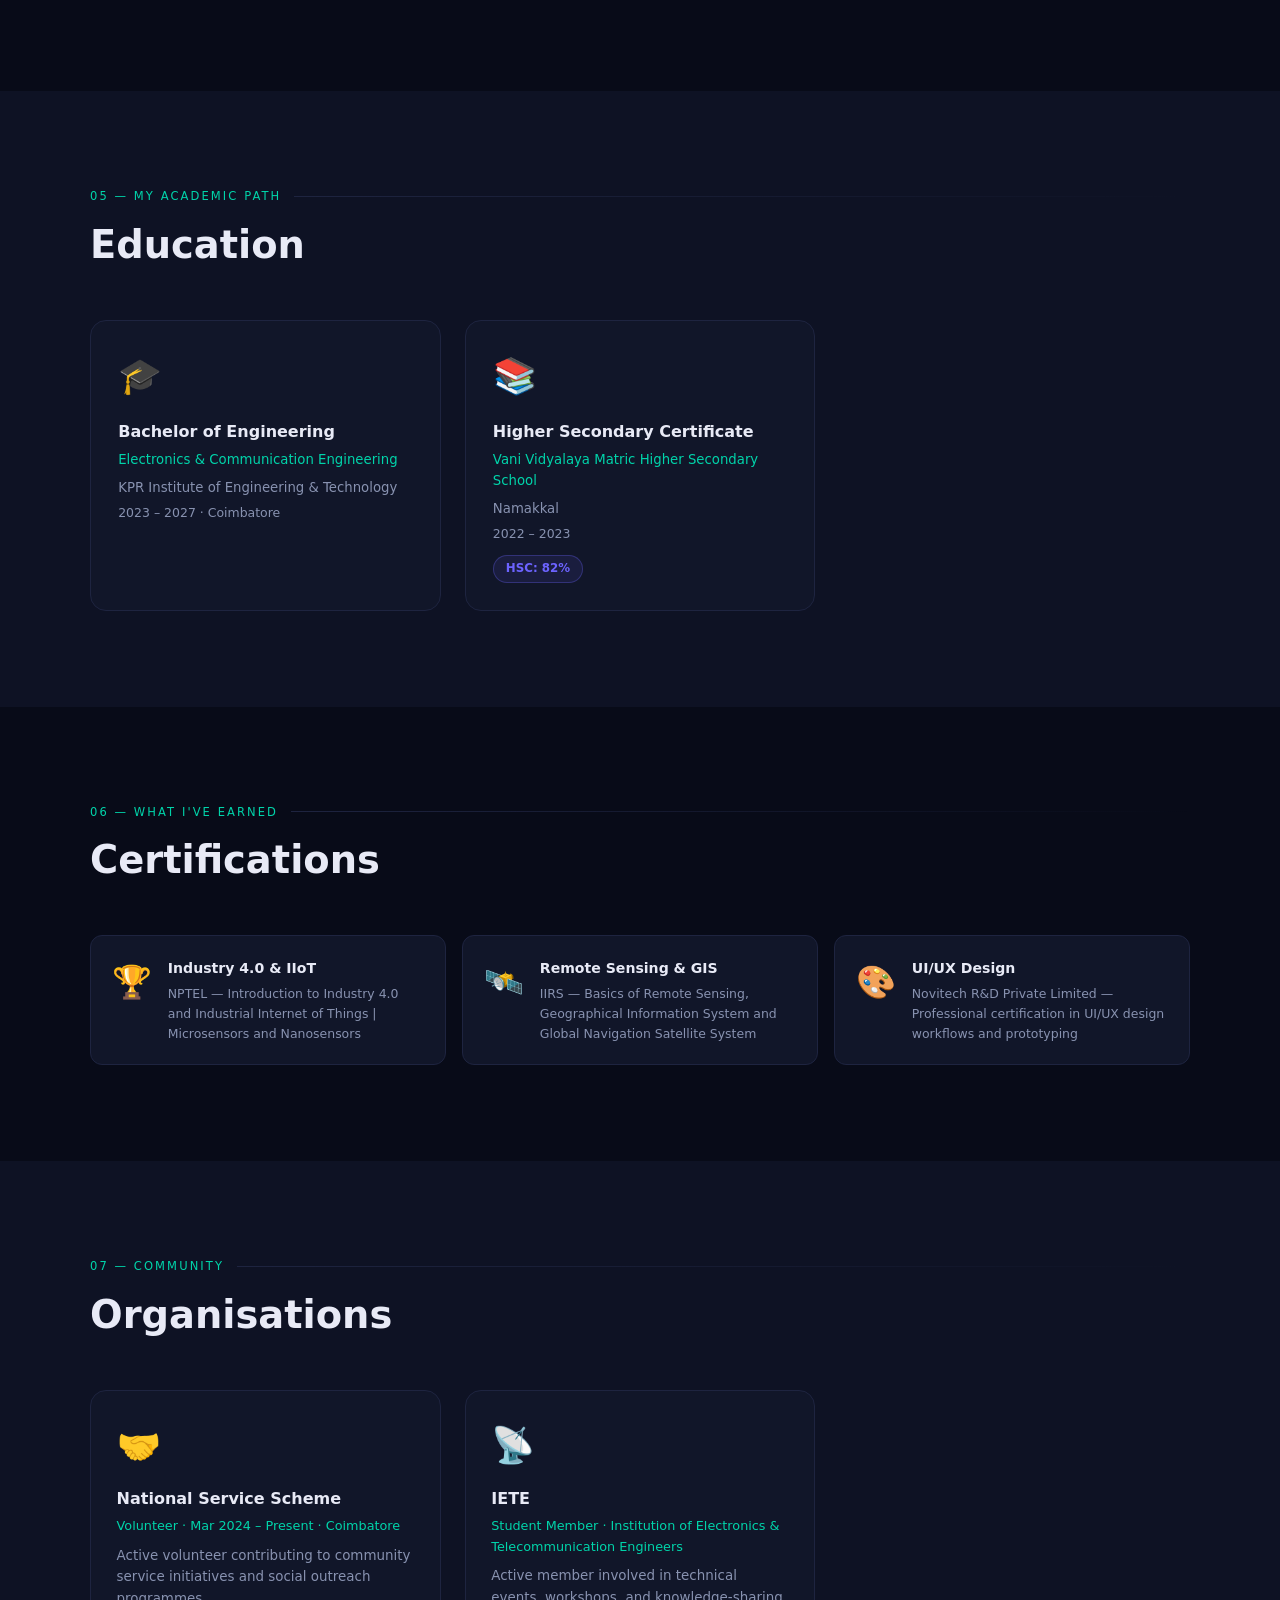
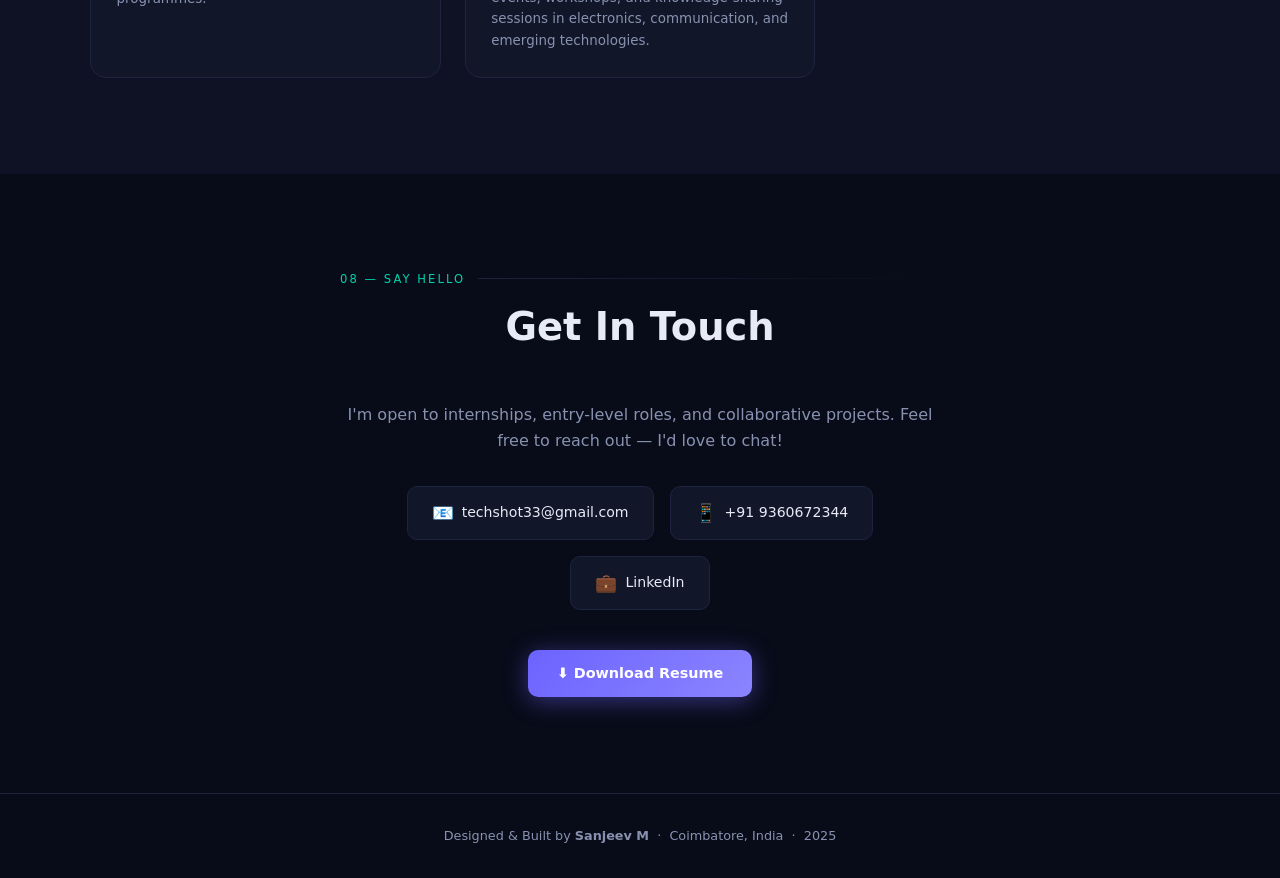
==== commit 6c247e92: "Update index.html" ====
--- a/index.html
+++ b/index.html
@@ -473,7 +473,7 @@
       <a href="tel:+919360672344" class="contact-link"><span class="icon">📱</span> +91 9360672344</a>
       <a href="https://linkedin.com" target="_blank" class="contact-link"><span class="icon">💼</span> LinkedIn</a>
     </div>
-    <a href="perfect resume.pdf" download class="btn btn-primary">⬇ Download Resume</a>
+    <a href="resume.pdf" download class="btn btn-primary">⬇ Download Resume</a>
   </div>
 </section>
 
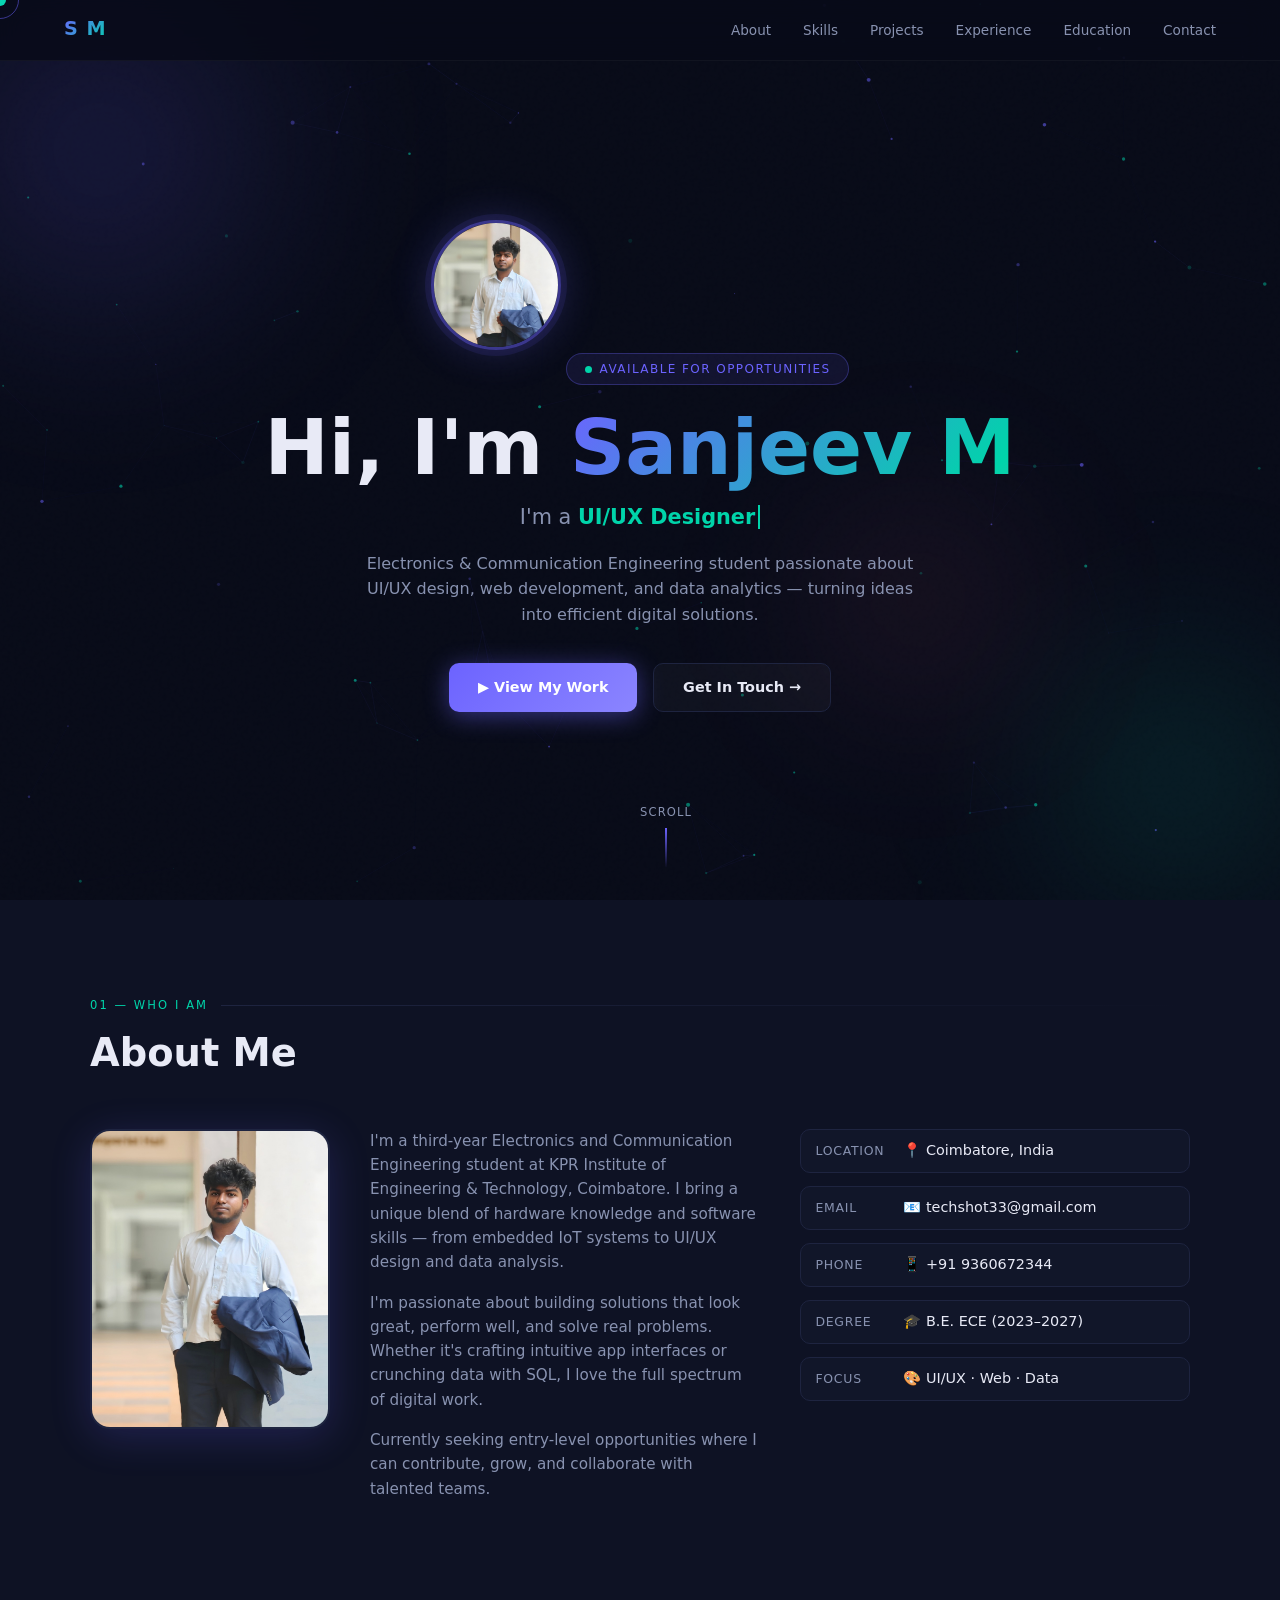
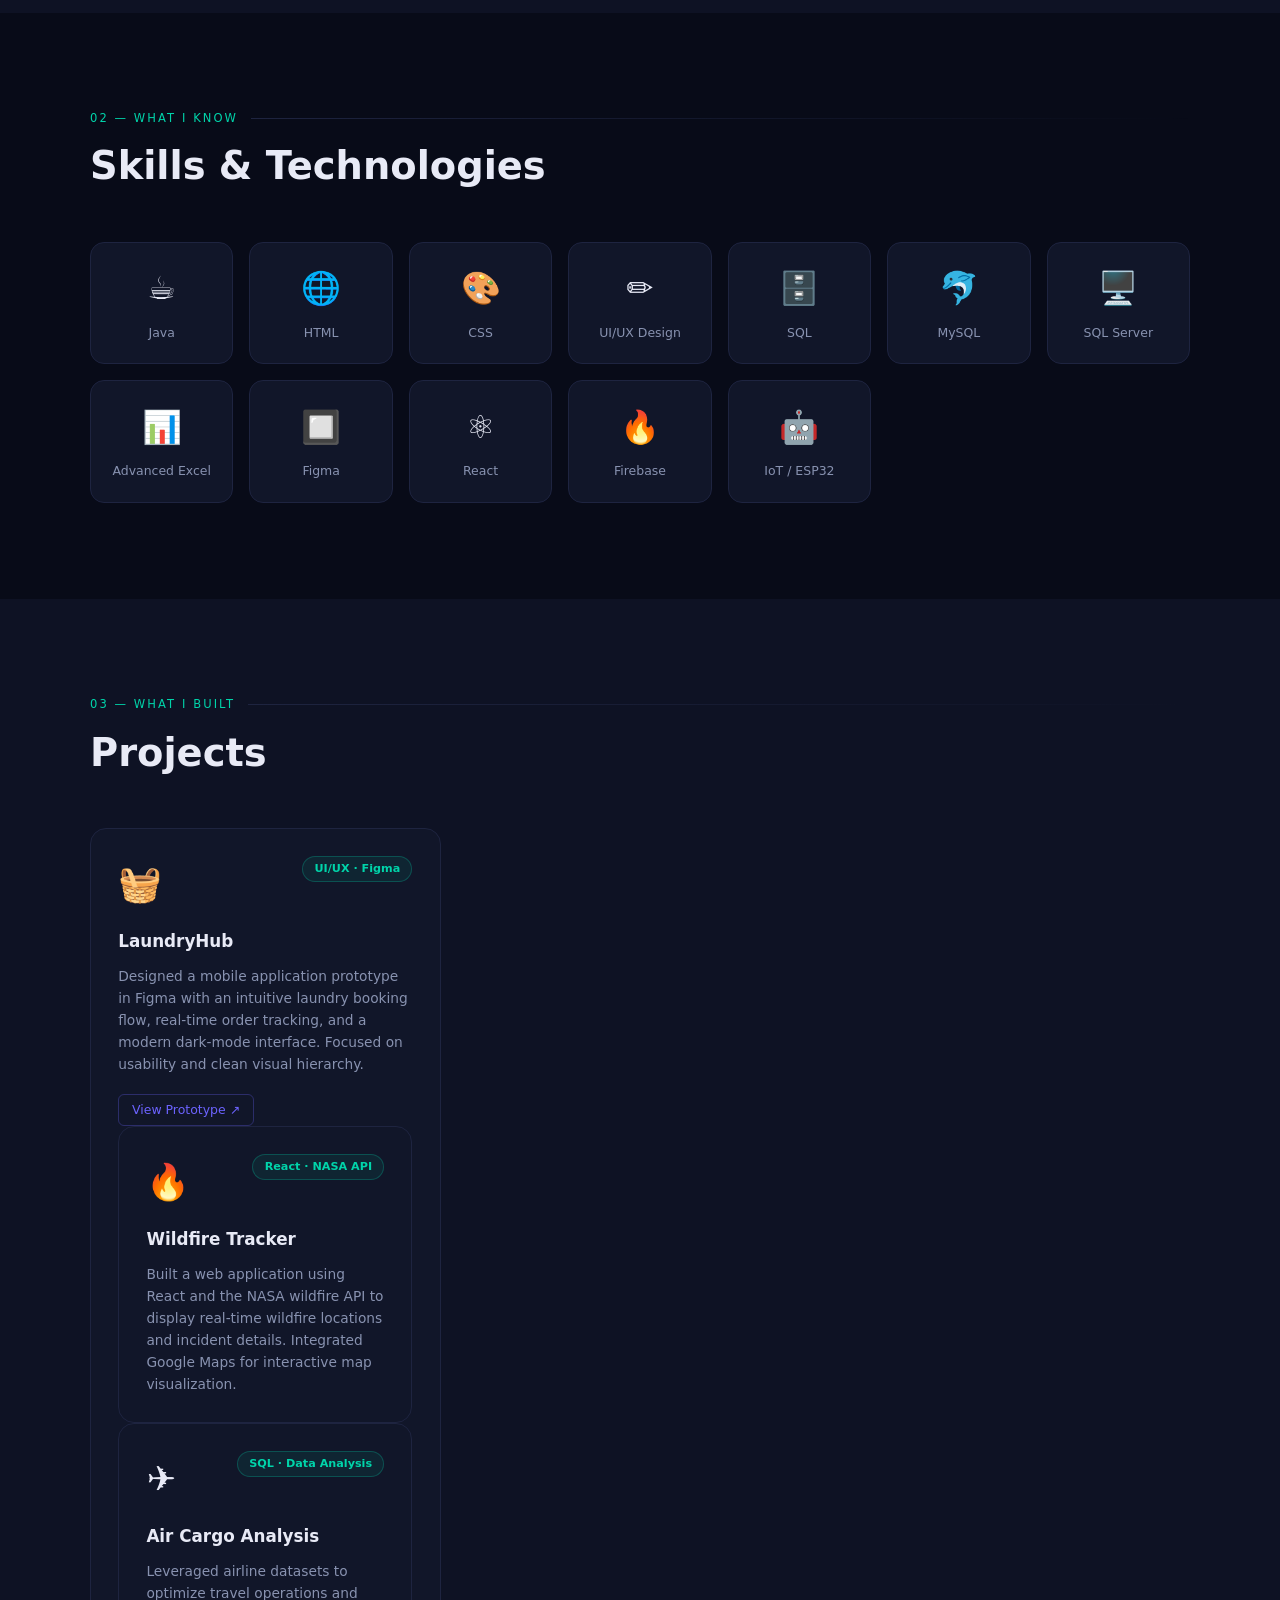
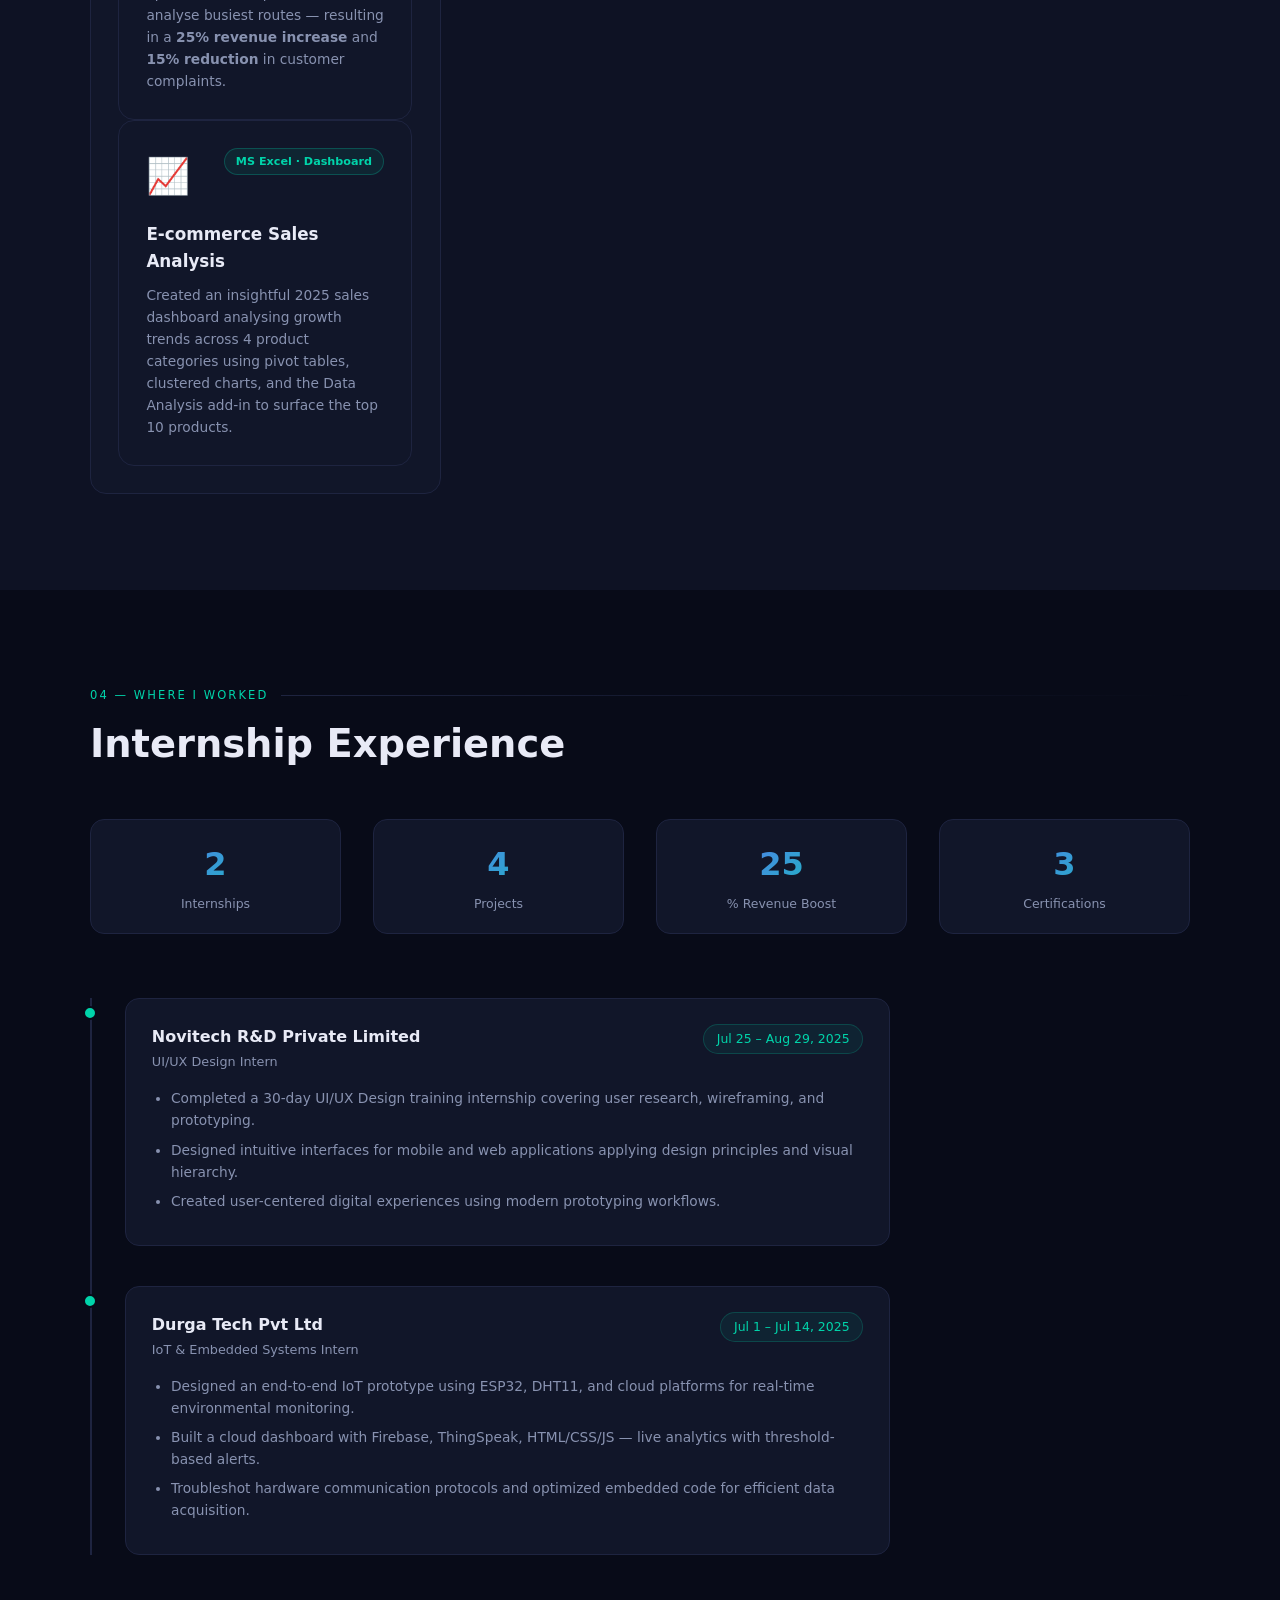
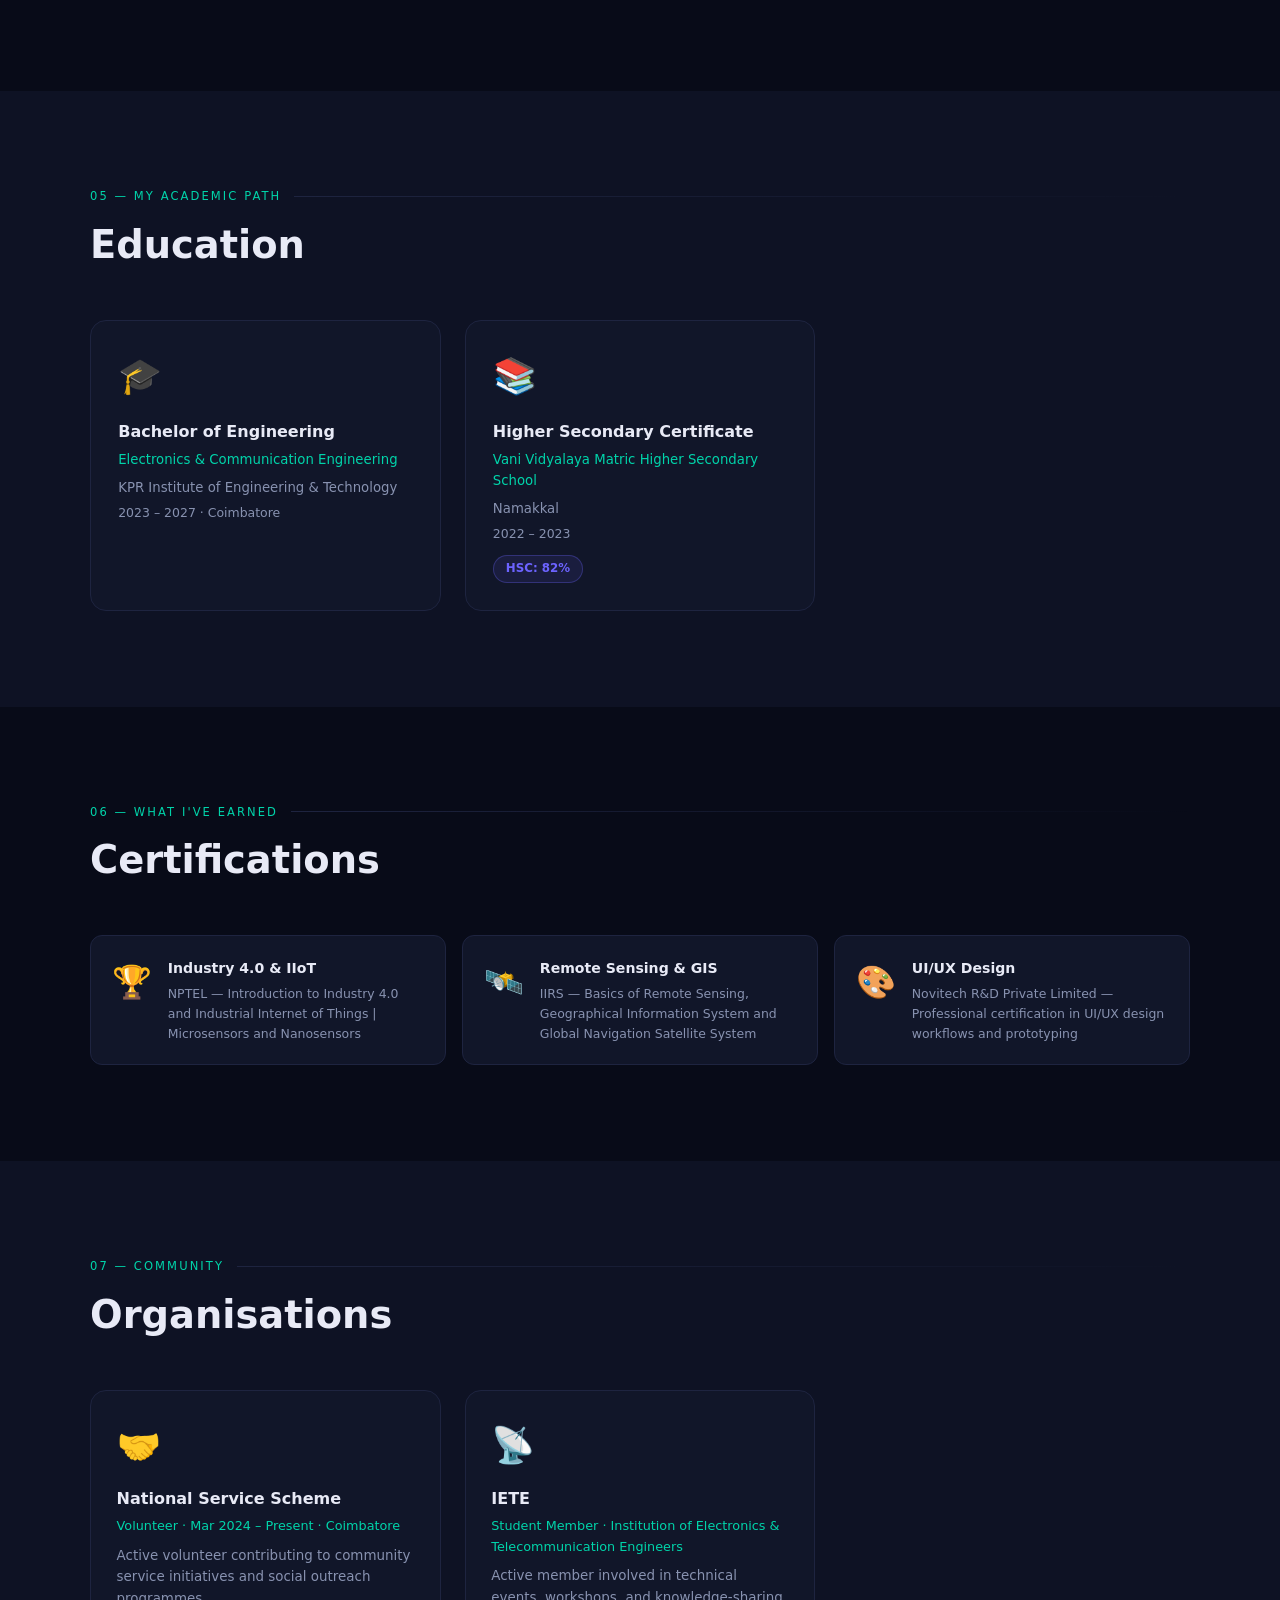
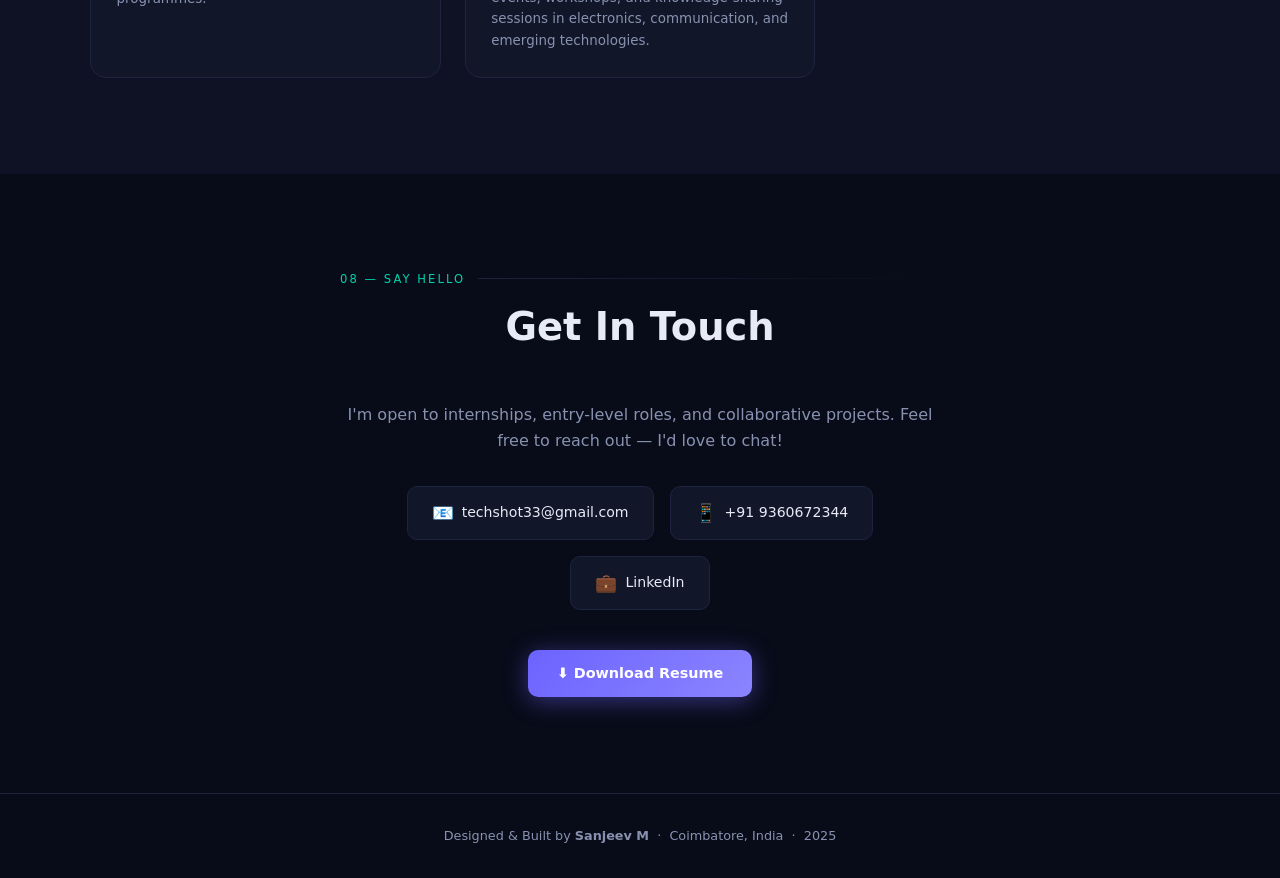
==== commit cc40e5b2: "Update index.html" ====
--- a/index.html
+++ b/index.html
@@ -473,7 +473,7 @@
       <a href="tel:+919360672344" class="contact-link"><span class="icon">📱</span> +91 9360672344</a>
       <a href="https://linkedin.com" target="_blank" class="contact-link"><span class="icon">💼</span> LinkedIn</a>
     </div>
-    <a href="resume.pdf" download class="btn btn-primary">⬇ Download Resume</a>
+    <a href="claud1.pdf" download class="btn btn-primary">⬇ Download Resume</a>
   </div>
 </section>
 
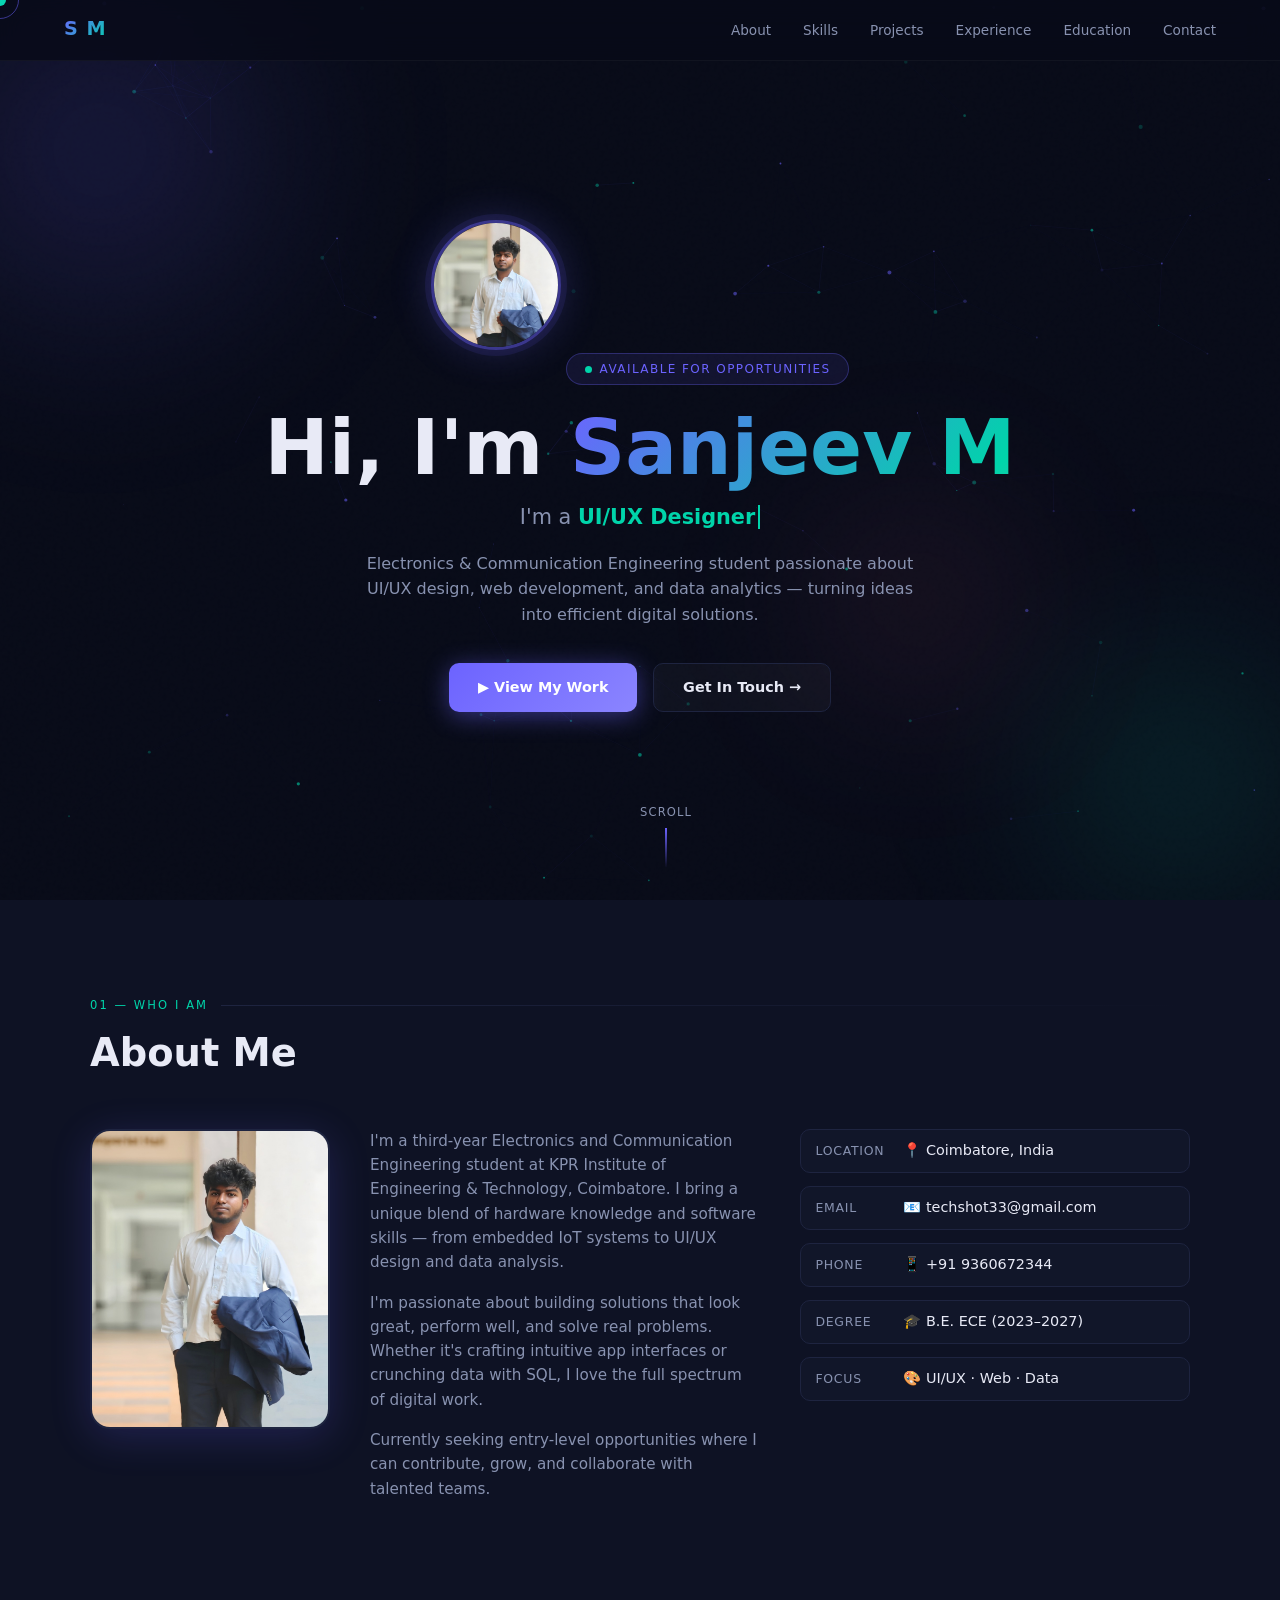
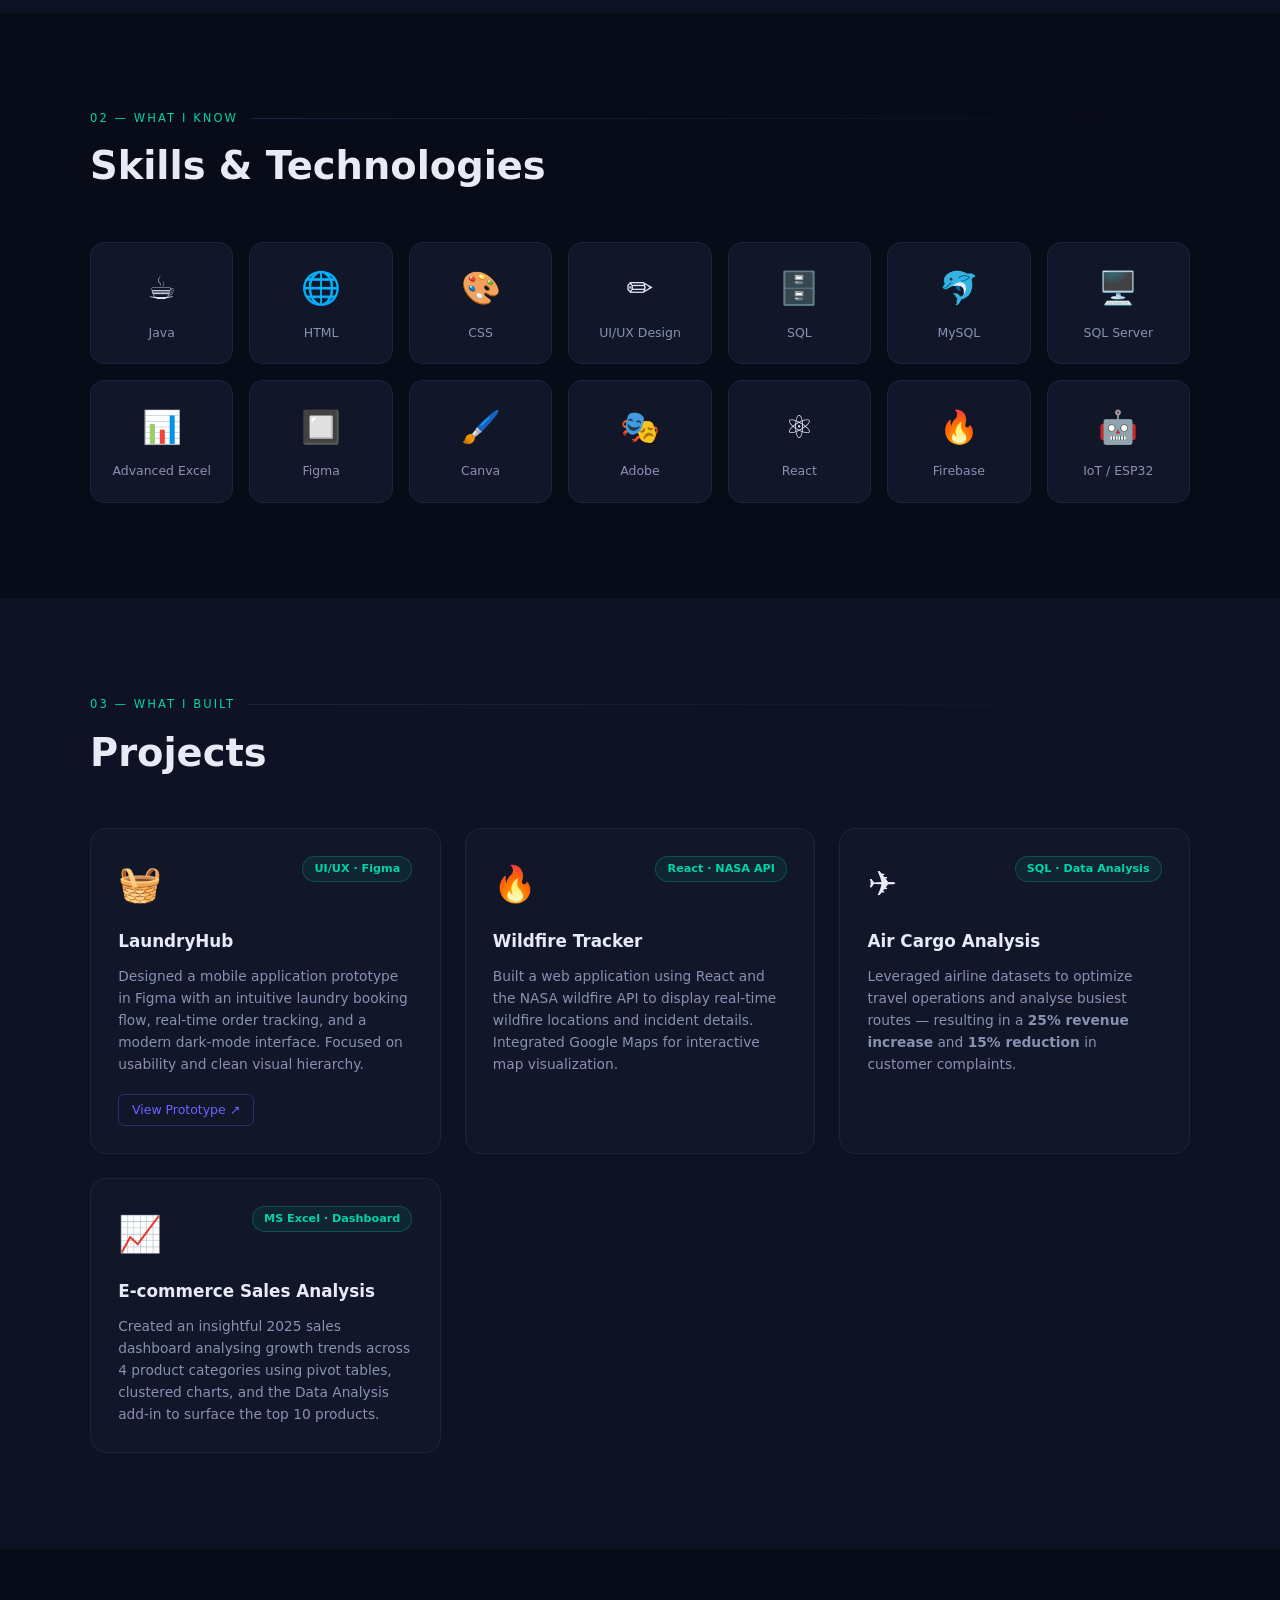
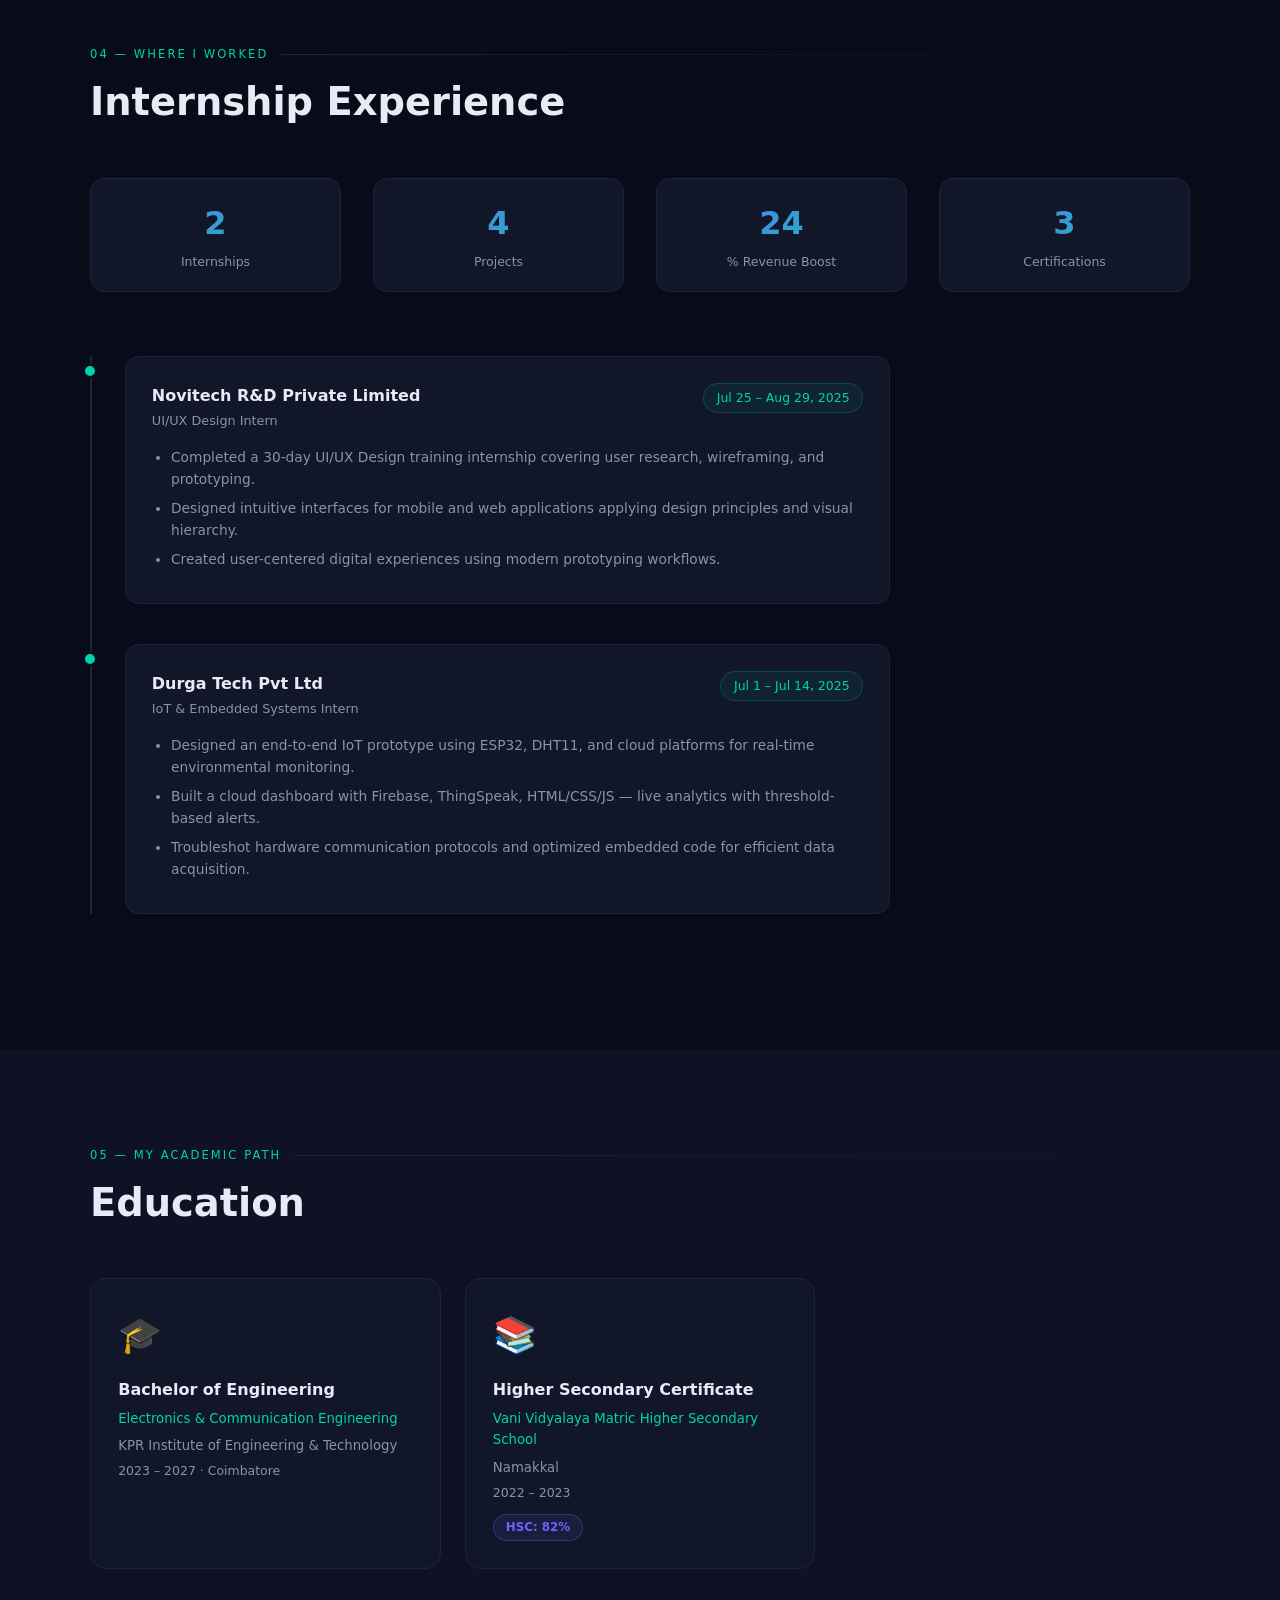
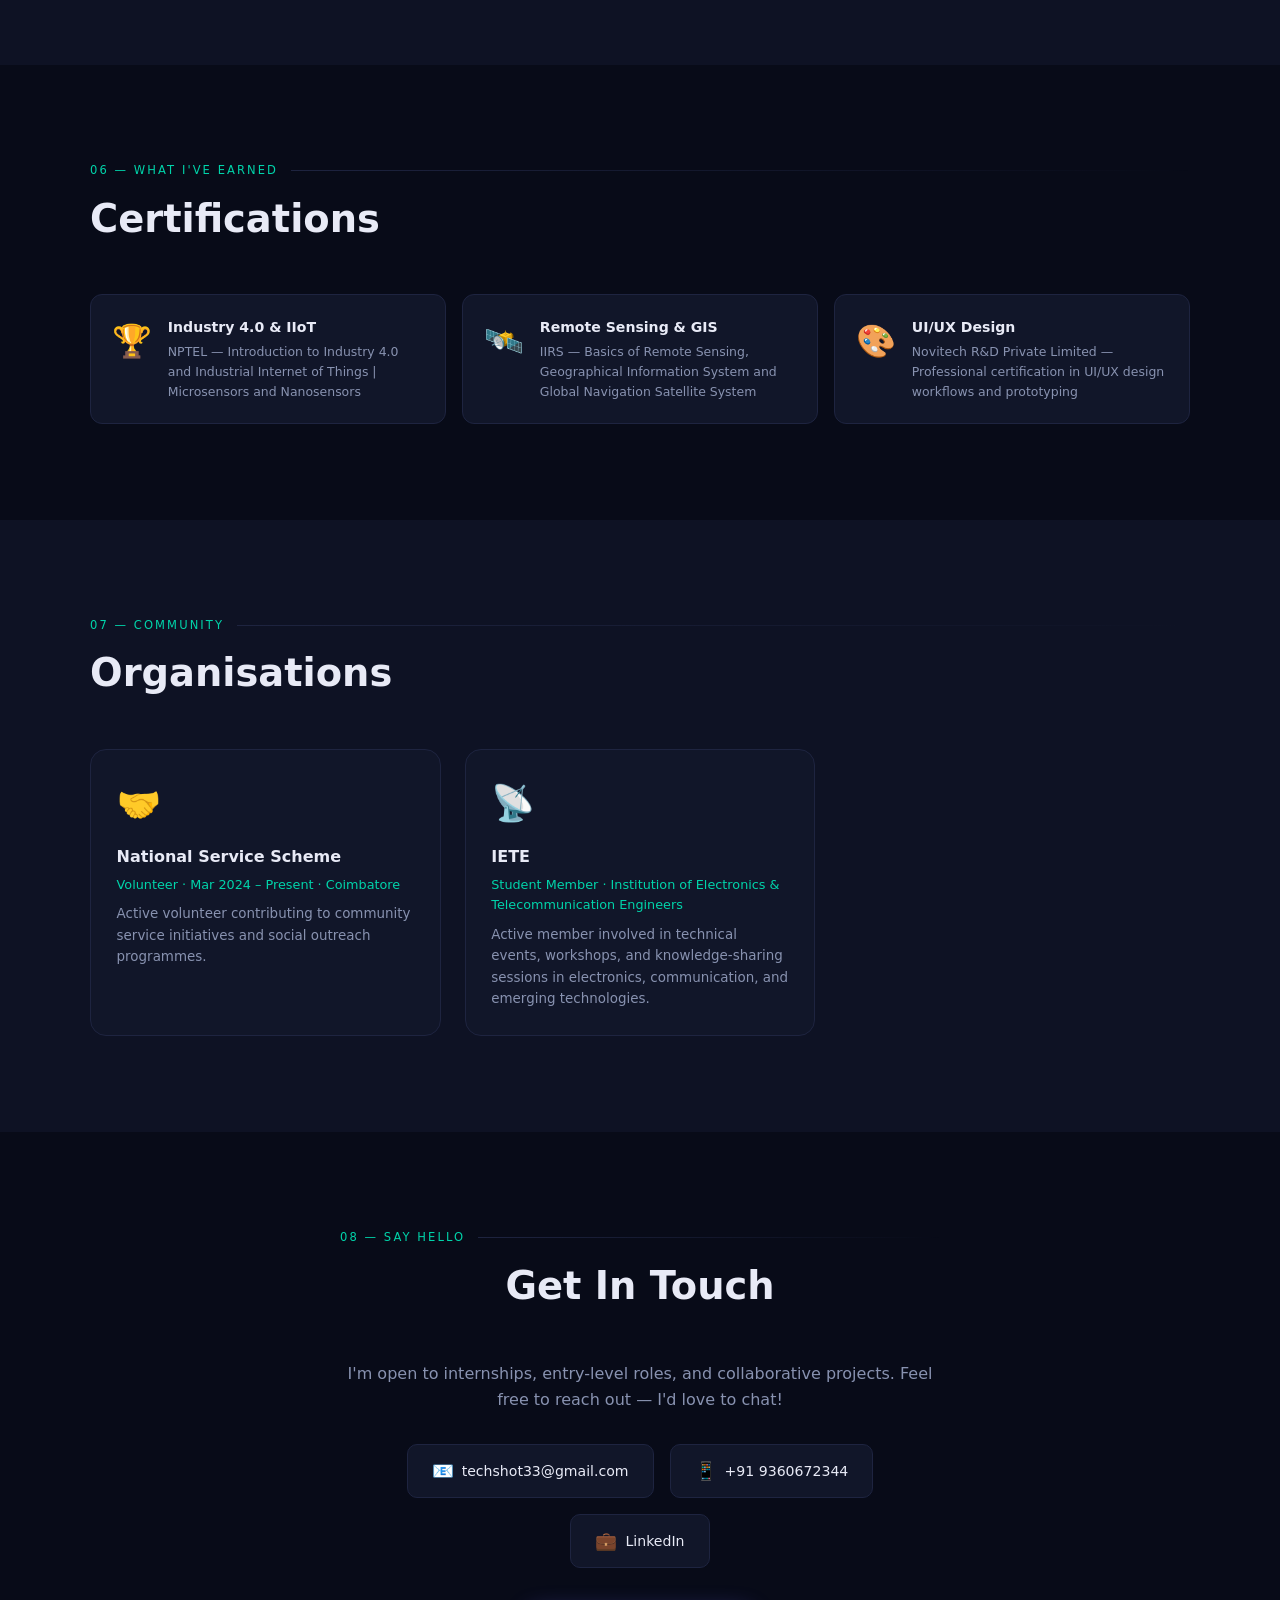
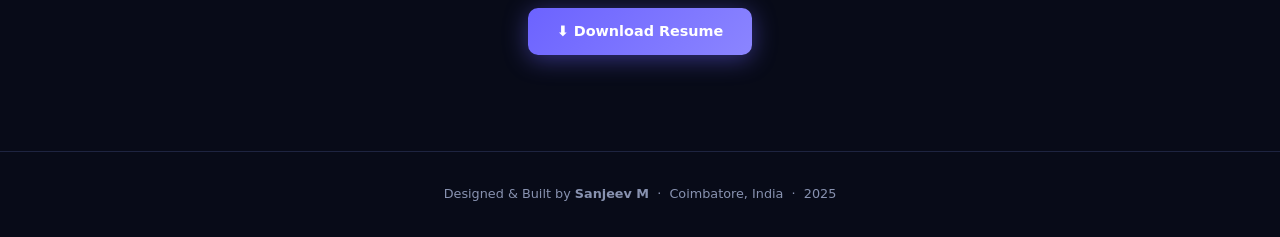
==== commit c077cbe9: "Rename index_updated_skills.html to index.html" ====
--- a/index.html
+++ b/index.html
@@ -280,6 +280,8 @@
       <div class="skill-card"><span class="skill-icon">🖥️</span><div class="skill-name">SQL Server</div></div>
       <div class="skill-card"><span class="skill-icon">📊</span><div class="skill-name">Advanced Excel</div></div>
       <div class="skill-card"><span class="skill-icon">🔲</span><div class="skill-name">Figma</div></div>
+      <div class="skill-card"><span class="skill-icon">🖌️</span><div class="skill-name">Canva</div></div>
+      <div class="skill-card"><span class="skill-icon">🎭</span><div class="skill-name">Adobe</div></div>
       <div class="skill-card"><span class="skill-icon">⚛️</span><div class="skill-name">React</div></div>
       <div class="skill-card"><span class="skill-icon">🔥</span><div class="skill-name">Firebase</div></div>
       <div class="skill-card"><span class="skill-icon">🤖</span><div class="skill-name">IoT / ESP32</div></div>
@@ -301,16 +303,13 @@
           <span class="project-tag">UI/UX · Figma</span>
         </div>
         <h3>LaundryHub</h3>
-<p>
-Designed a mobile application prototype in Figma with an intuitive laundry booking flow, real-time order tracking, and a modern dark-mode interface. Focused on usability and clean visual hierarchy.
-</p>
-
-<div class="project-links">
-  <a href="https://www.figma.com/proto/gCxrwAwH9lnuukPD5rLSIJ/Laundryhub"
-     target="_blank">
-     View Prototype ↗
+        <p>Designed a mobile application prototype in Figma with an intuitive laundry booking flow, real-time order tracking, and a modern dark-mode interface. Focused on usability and clean visual hierarchy.</p>
+        <div class="project-links">
+  <a href="https://www.figma.com/proto/gCxrwAwH9lnuukPD5rLSIJ/Laundryhub?page-id=0%3A1&team_id=1531660712226647573&node-id=298-4775&starting-point-node-id=298%3A4150&t=8jN0Y3eKotWOndlT-1" target="_blank" rel="noopener noreferrer">
+    View Prototype ↗
   </a>
 </div>
+      </div>
 
       <div class="project-card" data-tilt>
         <div class="project-glow"></div>
@@ -473,7 +472,7 @@
       <a href="tel:+919360672344" class="contact-link"><span class="icon">📱</span> +91 9360672344</a>
       <a href="https://linkedin.com" target="_blank" class="contact-link"><span class="icon">💼</span> LinkedIn</a>
     </div>
-    <a href="claud1.pdf" download class="btn btn-primary">⬇ Download Resume</a>
+    <a href="perfect resume.pdf" download class="btn btn-primary">⬇ Download Resume</a>
   </div>
 </section>
 
